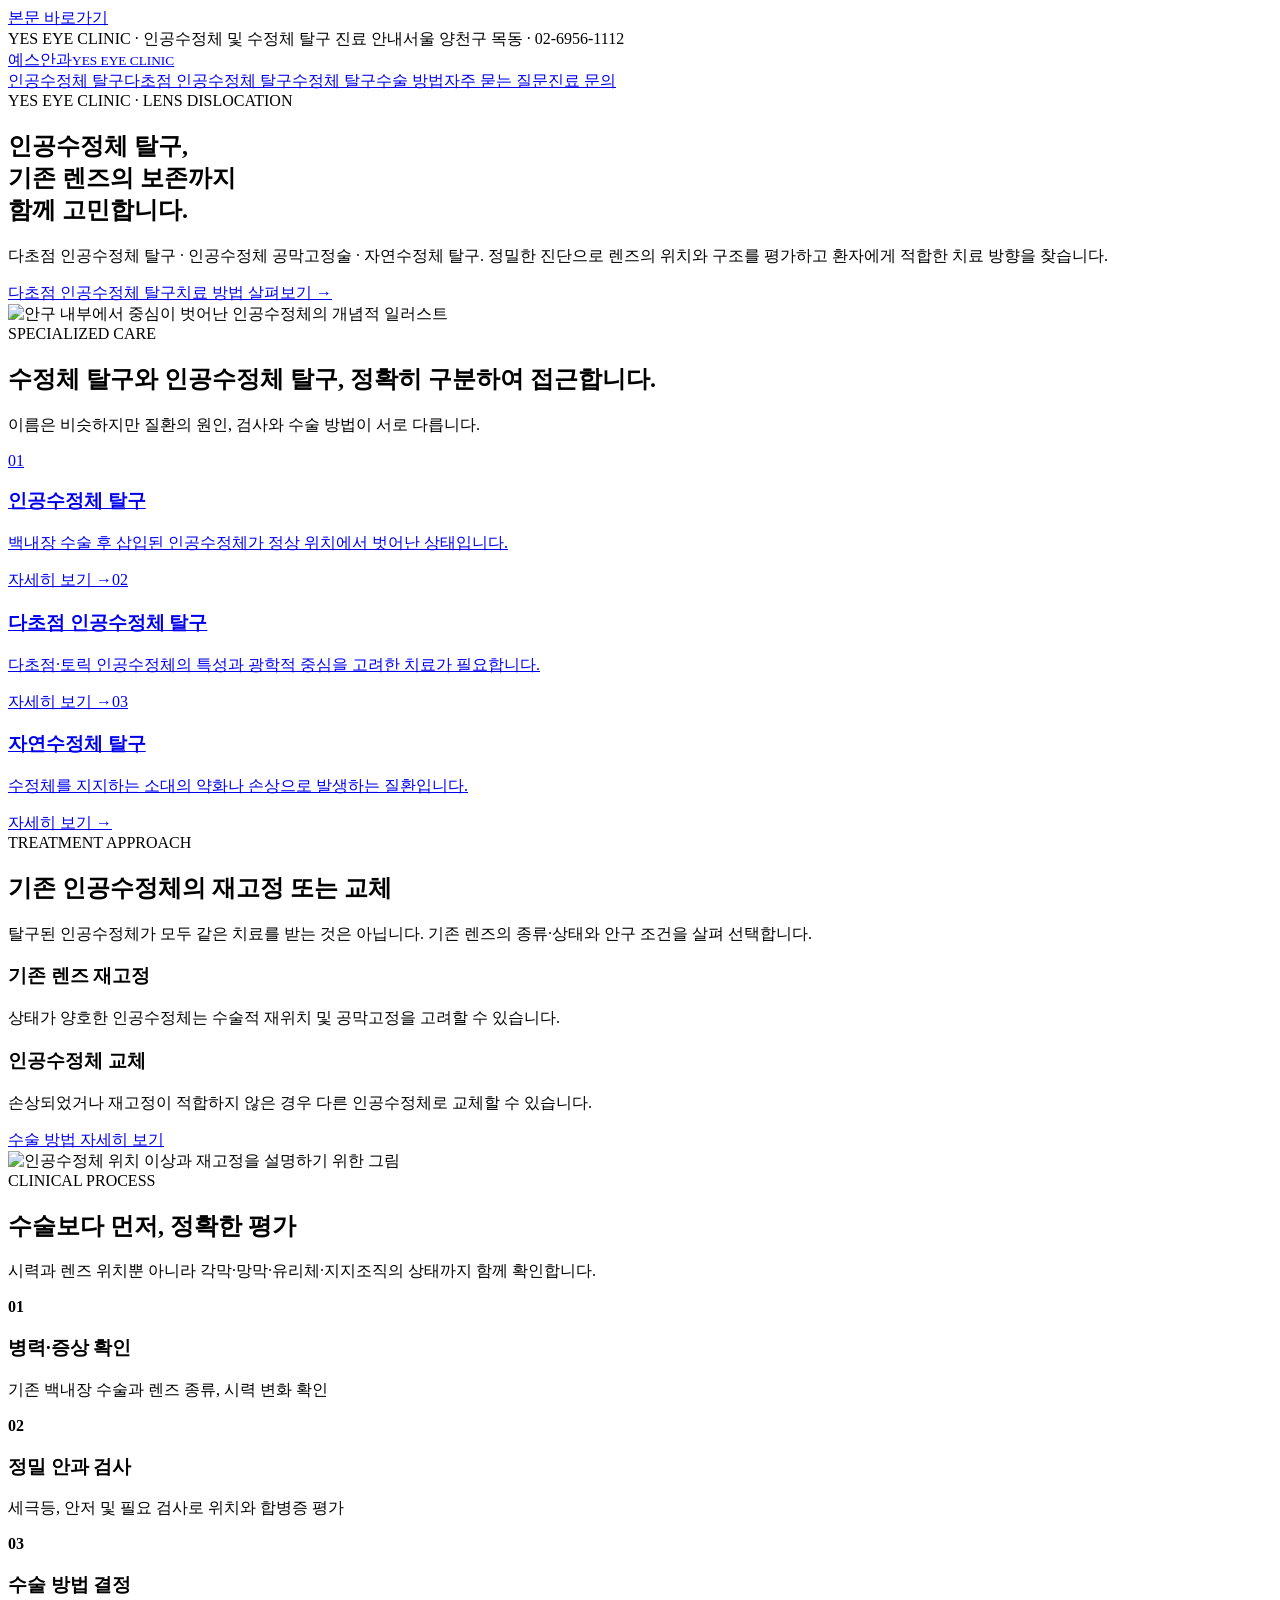
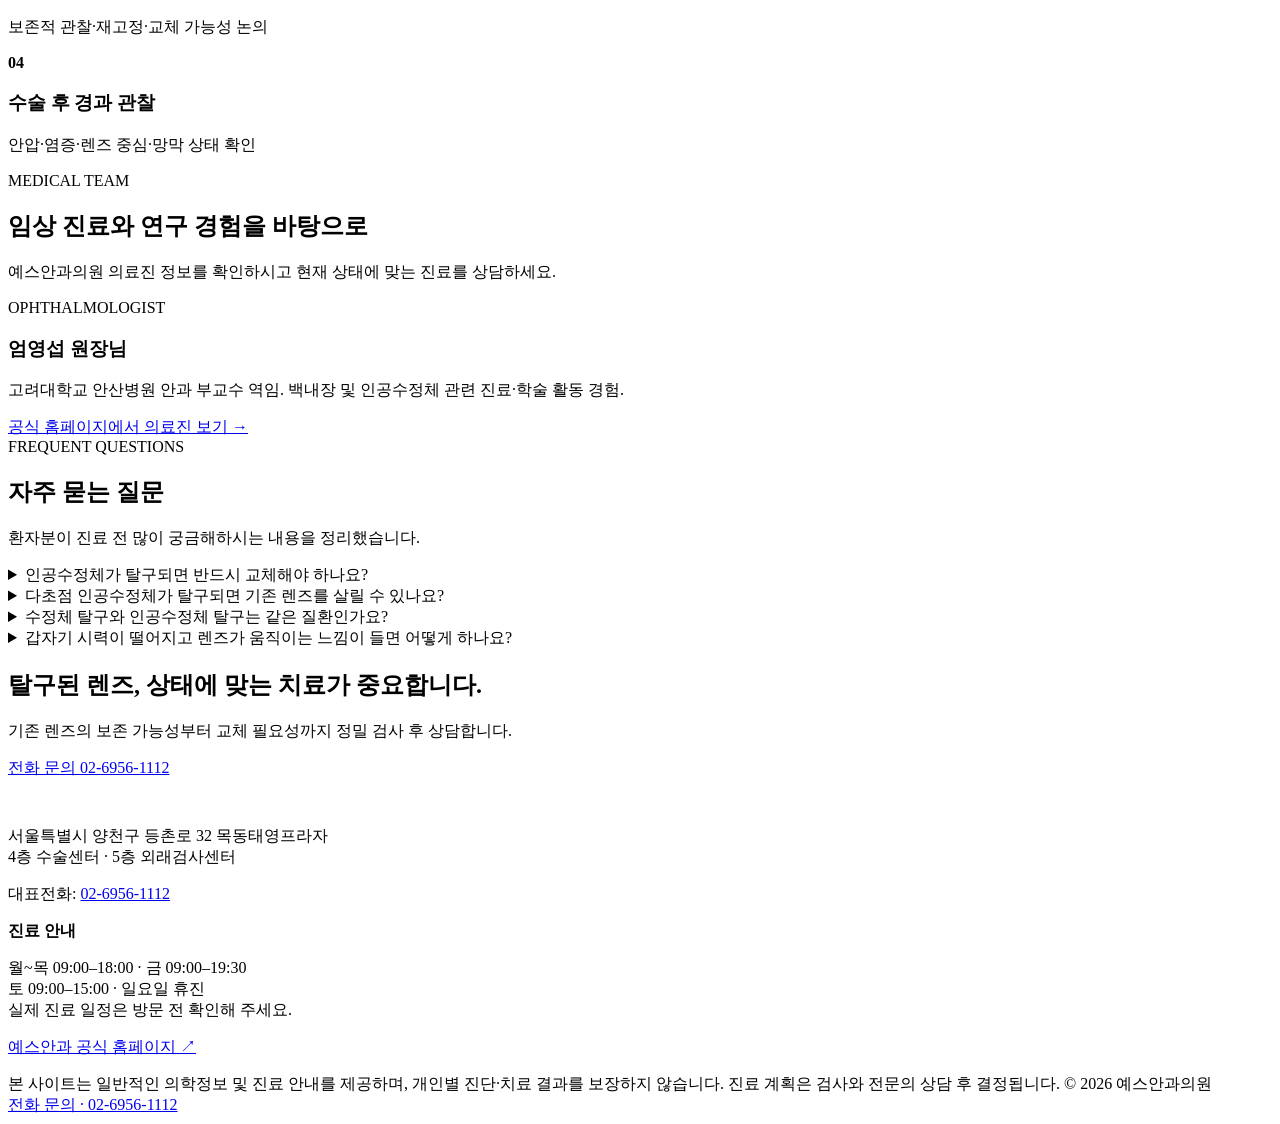
==== index.html @ d7e52eae "Add files via upload" ====
<!doctype html><html lang="ko"><head><meta charset="utf-8"><meta name="viewport" content="width=device-width, initial-scale=1"><title>인공수정체 탈구·다초점 인공수정체 탈구·수정체 탈구 | 예스안과의원</title><meta name="description" content="인공수정체 탈구, 다초점 인공수정체 탈구, 수정체 탈구 진료 정보. 렌즈 재고정·공막고정·교체 가능성을 설명하는 목동 예스안과의원."><meta name="robots" content="index,follow,max-image-preview:large"><meta name="author" content="예스안과의원"><link rel="canonical" href="https://수정체탈구.com/"><meta property="og:type" content="website"><meta property="og:locale" content="ko_KR"><meta property="og:title" content="인공수정체 탈구·다초점 인공수정체 탈구·수정체 탈구 | 예스안과의원"><meta property="og:description" content="인공수정체 탈구, 다초점 인공수정체 탈구, 수정체 탈구 진료 정보. 렌즈 재고정·공막고정·교체 가능성을 설명하는 목동 예스안과의원."><meta property="og:url" content="https://수정체탈구.com/"><meta property="og:image" content="https://수정체탈구.com/assets/og-image.svg"><meta name="twitter:card" content="summary_large_image"><link rel="stylesheet" href="/assets/style.css"><script type="application/ld+json">{"@context": "https://schema.org", "@type": "WebPage", "name": "인공수정체 탈구·다초점 인공수정체 탈구·수정체 탈구 | 예스안과의원", "url": "https://수정체탈구.com/", "description": "인공수정체 탈구, 다초점 인공수정체 탈구, 수정체 탈구 진료 정보. 렌즈 재고정·공막고정·교체 가능성을 설명하는 목동 예스안과의원.", "inLanguage": "ko-KR", "publisher": {"@id": "https://수정체탈구.com/#clinic"}}</script>
<script type="application/ld+json">{"@context": "https://schema.org", "@type": "MedicalClinic", "@id": "https://수정체탈구.com/#clinic", "name": "예스안과의원", "url": "https://yes-oph.com/", "telephone": "02-6956-1112", "medicalSpecialty": "Ophthalmologic", "address": {"@type": "PostalAddress", "streetAddress": "등촌로 32 목동태영프라자 4층·5층", "addressLocality": "양천구", "addressRegion": "서울특별시", "addressCountry": "KR"}, "employee": [{"@type": "Physician", "name": "엄영섭"}, {"@type": "Physician", "name": "박진환"}, {"@type": "Physician", "name": "송영빈"}, {"@type": "Physician", "name": "나미리"}]}</script>
<script type="application/ld+json">{"@context": "https://schema.org", "@type": "FAQPage", "mainEntity": [{"@type": "Question", "name": "인공수정체가 탈구되면 반드시 교체해야 하나요?", "acceptedAnswer": {"@type": "Answer", "text": "반드시 그렇지는 않습니다. 인공수정체의 종류와 상태, 지지 조직, 망막 상태 등에 따라 기존 렌즈 재고정 또는 교체 여부를 결정합니다."}}, {"@type": "Question", "name": "다초점 인공수정체가 탈구되면 기존 렌즈를 살릴 수 있나요?", "acceptedAnswer": {"@type": "Answer", "text": "일부 환자에서는 기존 다초점 인공수정체의 재고정이 가능합니다. 렌즈 디자인과 손상 여부, 위치 등을 평가해야 합니다."}}, {"@type": "Question", "name": "수정체 탈구와 인공수정체 탈구는 같은 질환인가요?", "acceptedAnswer": {"@type": "Answer", "text": "다릅니다. 수정체 탈구는 본래의 자연수정체 위치 이상이고, 인공수정체 탈구는 백내장 수술 후 삽입된 인공수정체의 위치 이상입니다."}}, {"@type": "Question", "name": "갑자기 시력이 떨어지고 렌즈가 움직이는 느낌이 들면 어떻게 하나요?", "acceptedAnswer": {"@type": "Answer", "text": "시력 저하나 통증, 심한 충혈, 번쩍임 또는 비문증의 갑작스러운 증가가 있다면 지체하지 말고 안과 진료를 받으세요. 급격한 증상에는 망막 등 다른 문제의 평가도 필요합니다."}}]}</script></head><body><a class="skip" href="#main">본문 바로가기</a><div class="topline"><div class="container"><span>YES EYE CLINIC · 인공수정체 및 수정체 탈구 진료 안내</span><span>서울 양천구 목동 · 02-6956-1112</span></div></div><header><div class="container head"><a class="logo" href="/">예스안과<small>YES EYE CLINIC</small></a><nav aria-label="주요 메뉴"><a href="/iol-dislocation.html">인공수정체 탈구</a><a href="/multifocal-iol.html">다초점 인공수정체 탈구</a><a href="/lens-dislocation.html">수정체 탈구</a><a href="/treatment.html">수술 방법</a><a href="/faq.html">자주 묻는 질문</a><a class="btn" href="tel:0269561112">진료 문의</a></nav></div></header><main id="main"><section class="hero"><div class="container"><div><div class="eyebrow">YES EYE CLINIC · LENS DISLOCATION</div><h1>인공수정체 탈구,<br>기존 렌즈의 보존까지<br>함께 고민합니다.</h1><p>다초점 인공수정체 탈구 · 인공수정체 공막고정술 · 자연수정체 탈구. 정밀한 진단으로 렌즈의 위치와 구조를 평가하고 환자에게 적합한 치료 방향을 찾습니다.</p><div class="actions"><a class="btn" href="/multifocal-iol.html">다초점 인공수정체 탈구</a><a class="btn outline" href="/treatment.html">치료 방법 살펴보기 →</a></div></div><div class="eye-wrap"><div class="orb"></div><img src="/assets/iol-illustration.svg" alt="안구 내부에서 중심이 벗어난 인공수정체의 개념적 일러스트" width="580" height="510"></div></div></section><section class="section "><div class="container"><div class="kicker">SPECIALIZED CARE</div><h2>수정체 탈구와 인공수정체 탈구, 정확히 구분하여 접근합니다.</h2><p class="intro">이름은 비슷하지만 질환의 원인, 검사와 수술 방법이 서로 다릅니다.</p><div class="cards"><a class="card" href="/iol-dislocation.html"><span class="number">01</span><h3>인공수정체 탈구</h3><p>백내장 수술 후 삽입된 인공수정체가 정상 위치에서 벗어난 상태입니다.</p><span class="arrow">자세히 보기 →</span></a><a class="card" href="/multifocal-iol.html"><span class="number">02</span><h3>다초점 인공수정체 탈구</h3><p>다초점·토릭 인공수정체의 특성과 광학적 중심을 고려한 치료가 필요합니다.</p><span class="arrow">자세히 보기 →</span></a><a class="card" href="/lens-dislocation.html"><span class="number">03</span><h3>자연수정체 탈구</h3><p>수정체를 지지하는 소대의 약화나 손상으로 발생하는 질환입니다.</p><span class="arrow">자세히 보기 →</span></a></div></div></section><section class="section tint"><div class="container"><div class="kicker">TREATMENT APPROACH</div><h2>기존 인공수정체의 재고정 또는 교체</h2><p class="intro">탈구된 인공수정체가 모두 같은 치료를 받는 것은 아닙니다. 기존 렌즈의 종류·상태와 안구 조건을 살펴 선택합니다.</p><div class="split"><div><div class="stat"><h3>기존 렌즈 재고정</h3><p>상태가 양호한 인공수정체는 수술적 재위치 및 공막고정을 고려할 수 있습니다.</p></div><div class="stat"><h3>인공수정체 교체</h3><p>손상되었거나 재고정이 적합하지 않은 경우 다른 인공수정체로 교체할 수 있습니다.</p></div><a class="btn" href="/treatment.html">수술 방법 자세히 보기</a></div><div class="visual-box"><img src="/assets/iol-illustration.svg" alt="인공수정체 위치 이상과 재고정을 설명하기 위한 그림" loading="lazy"></div></div></div></section><section class="section "><div class="container"><div class="kicker">CLINICAL PROCESS</div><h2>수술보다 먼저, 정확한 평가</h2><p class="intro">시력과 렌즈 위치뿐 아니라 각막·망막·유리체·지지조직의 상태까지 함께 확인합니다.</p><div class="stepgrid"><div class="step"><b>01</b><h3>병력·증상 확인</h3><p>기존 백내장 수술과 렌즈 종류, 시력 변화 확인</p></div><div class="step"><b>02</b><h3>정밀 안과 검사</h3><p>세극등, 안저 및 필요 검사로 위치와 합병증 평가</p></div><div class="step"><b>03</b><h3>수술 방법 결정</h3><p>보존적 관찰·재고정·교체 가능성 논의</p></div><div class="step"><b>04</b><h3>수술 후 경과 관찰</h3><p>안압·염증·렌즈 중심·망막 상태 확인</p></div></div></div></section><section class="section "><div class="container"><div class="kicker">MEDICAL TEAM</div><h2>임상 진료와 연구 경험을 바탕으로</h2><p class="intro">예스안과의원 의료진 정보를 확인하시고 현재 상태에 맞는 진료를 상담하세요.</p><div class="card" style="max-width:800px"><span class="number">OPHTHALMOLOGIST</span><h3>엄영섭 원장님</h3><p>고려대학교 안산병원 안과 부교수 역임. 백내장 및 인공수정체 관련 진료·학술 활동 경험.</p><a class="arrow" href="https://yes-oph.com/">공식 홈페이지에서 의료진 보기 →</a></div></div></section><section class="section tint"><div class="container"><div class="kicker">FREQUENT QUESTIONS</div><h2>자주 묻는 질문</h2><p class="intro">환자분이 진료 전 많이 궁금해하시는 내용을 정리했습니다.</p><div class="faq"><details><summary>인공수정체가 탈구되면 반드시 교체해야 하나요?</summary><p>반드시 그렇지는 않습니다. 인공수정체의 종류와 상태, 지지 조직, 망막 상태 등에 따라 기존 렌즈 재고정 또는 교체 여부를 결정합니다.</p></details><details><summary>다초점 인공수정체가 탈구되면 기존 렌즈를 살릴 수 있나요?</summary><p>일부 환자에서는 기존 다초점 인공수정체의 재고정이 가능합니다. 렌즈 디자인과 손상 여부, 위치 등을 평가해야 합니다.</p></details><details><summary>수정체 탈구와 인공수정체 탈구는 같은 질환인가요?</summary><p>다릅니다. 수정체 탈구는 본래의 자연수정체 위치 이상이고, 인공수정체 탈구는 백내장 수술 후 삽입된 인공수정체의 위치 이상입니다.</p></details><details><summary>갑자기 시력이 떨어지고 렌즈가 움직이는 느낌이 들면 어떻게 하나요?</summary><p>시력 저하나 통증, 심한 충혈, 번쩍임 또는 비문증의 갑작스러운 증가가 있다면 지체하지 말고 안과 진료를 받으세요. 급격한 증상에는 망막 등 다른 문제의 평가도 필요합니다.</p></details></div></div></section></main><section class="cta"><div class="container"><div><h2>탈구된 렌즈, 상태에 맞는 치료가 중요합니다.</h2><p>기존 렌즈의 보존 가능성부터 교체 필요성까지 정밀 검사 후 상담합니다.</p></div><a href="tel:0269561112" class="btn">전화 문의 02-6956-1112</a></div></section><footer class="footer"><div class="container"><div class="footer-grid"><div><strong style="font-size:23px;color:white">예스안과의원</strong><p>서울특별시 양천구 등촌로 32 목동태영프라자<br>4층 수술센터 · 5층 외래검사센터</p><p>대표전화: <a href="tel:0269561112">02-6956-1112</a></p></div><div><strong>진료 안내</strong><p>월~목 09:00–18:00 · 금 09:00–19:30<br>토 09:00–15:00 · 일요일 휴진<br>실제 진료 일정은 방문 전 확인해 주세요.</p><p><a href="https://yes-oph.com/" rel="noopener">예스안과 공식 홈페이지 ↗</a></p></div></div><div class="footnote">본 사이트는 일반적인 의학정보 및 진료 안내를 제공하며, 개인별 진단·치료 결과를 보장하지 않습니다. 진료 계획은 검사와 전문의 상담 후 결정됩니다. © 2026 예스안과의원</div></div></footer><a class="mobilecall" href="tel:0269561112">전화 문의 · 02-6956-1112</a></body></html>
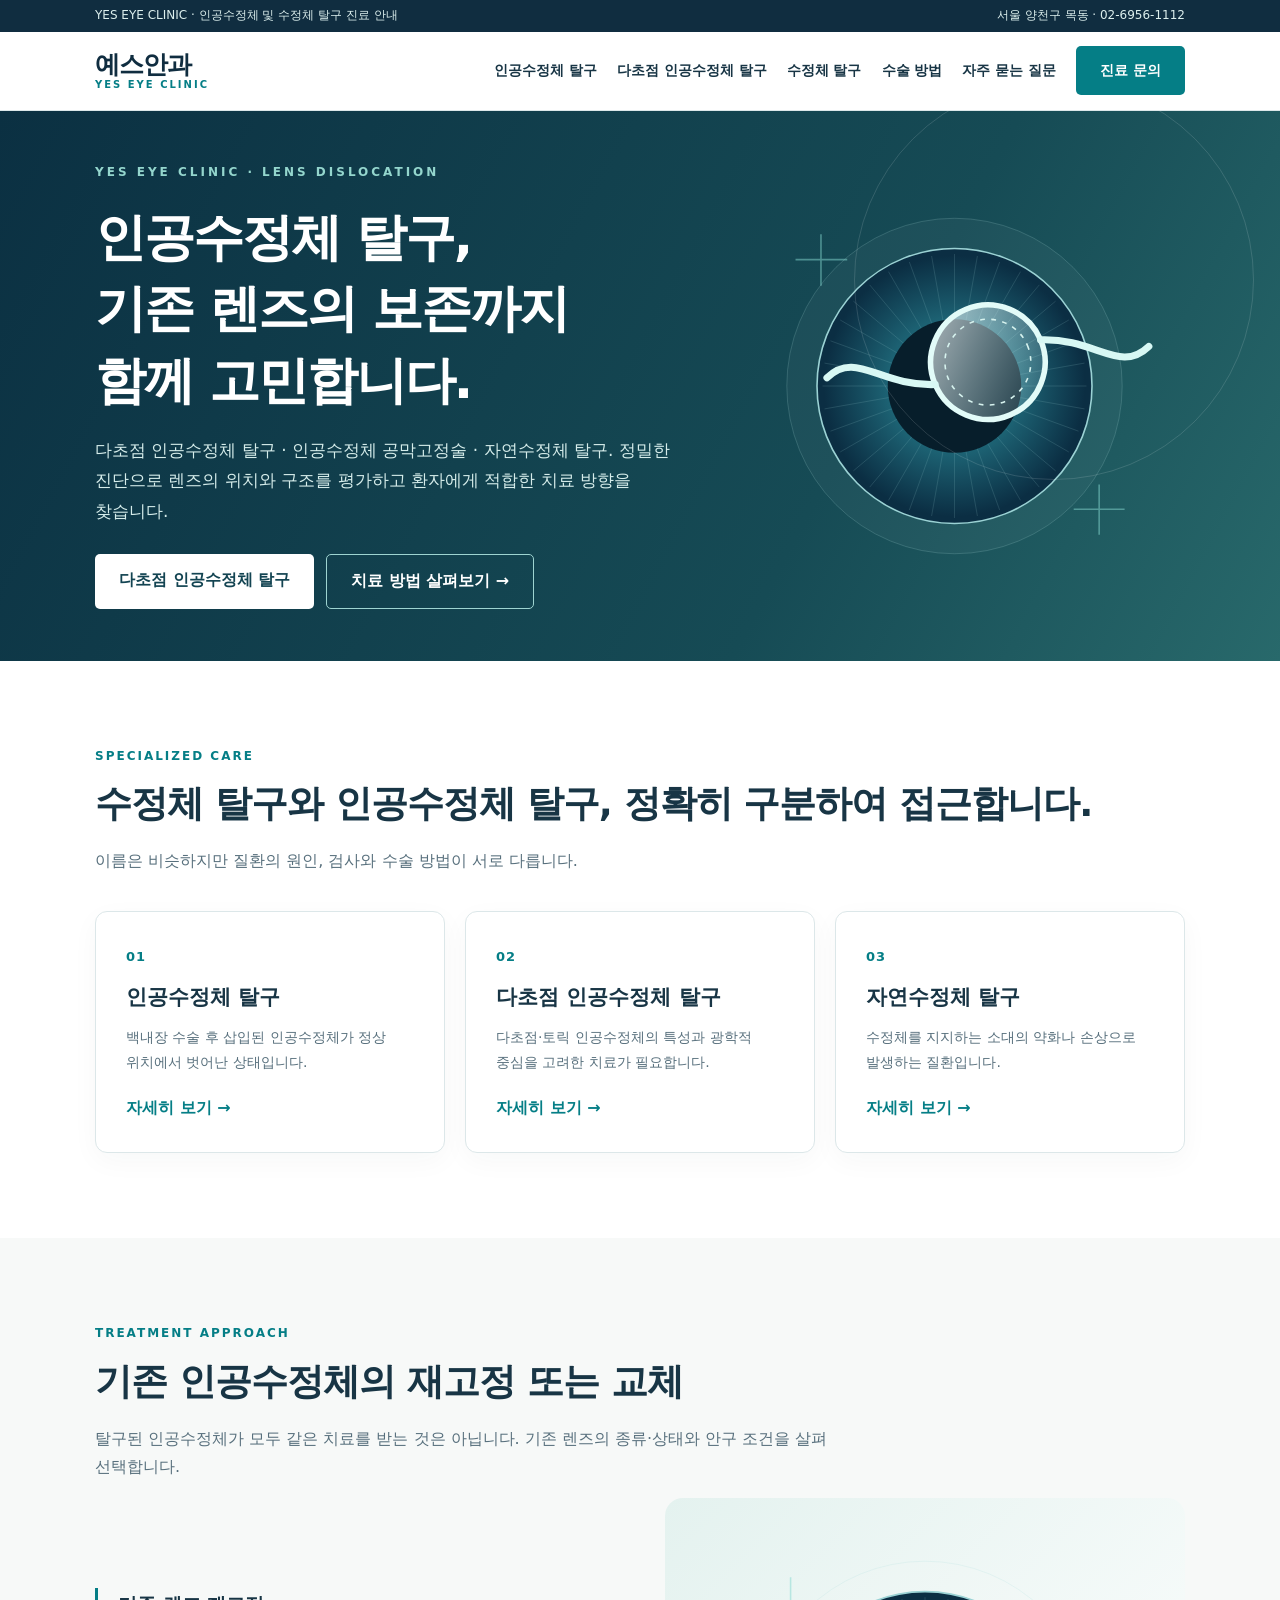
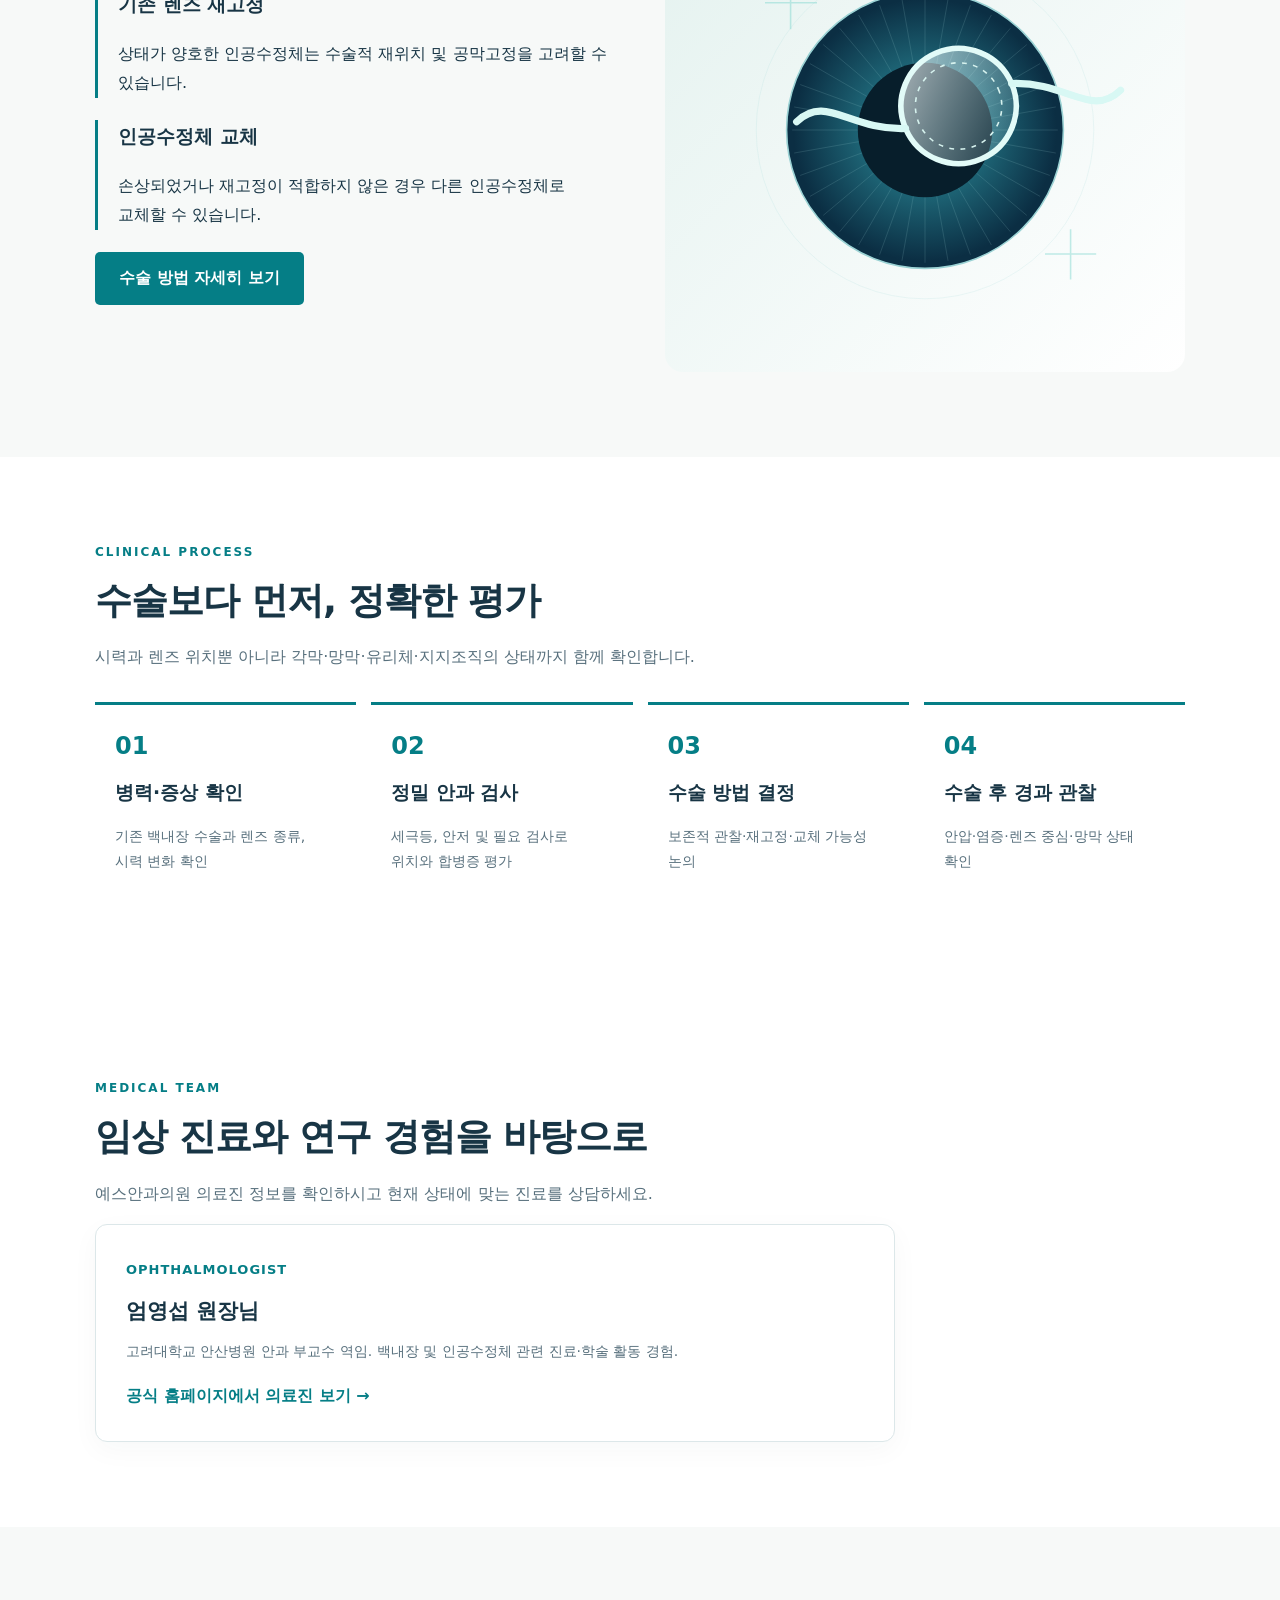
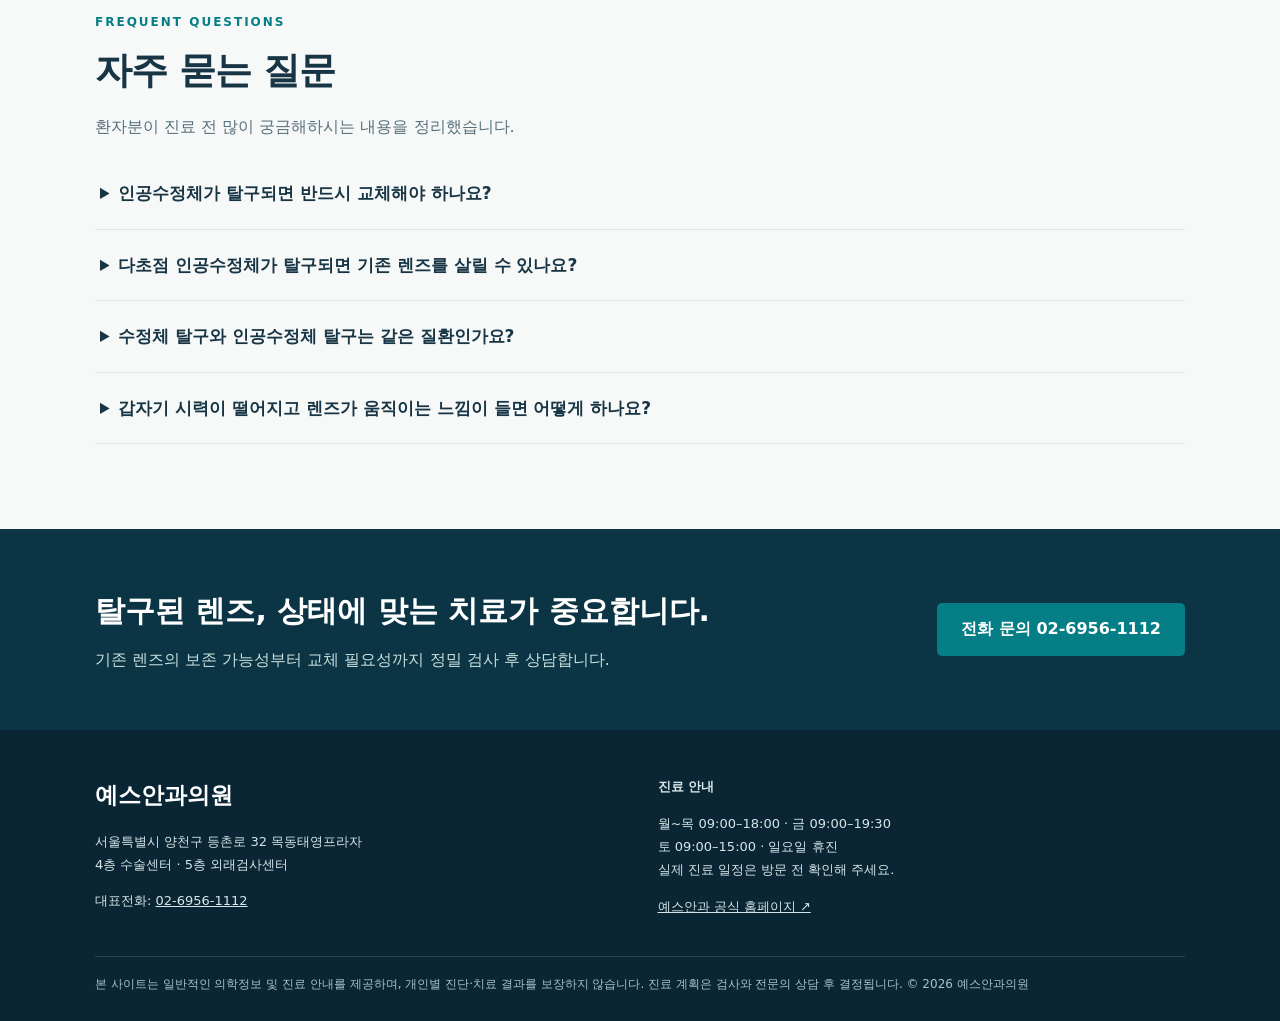
==== commit ba55de58: "Add files via upload" ====
--- a/index.html
+++ b/index.html
@@ -1,3 +1,3 @@
-<!doctype html><html lang="ko"><head><meta charset="utf-8"><meta name="viewport" content="width=device-width, initial-scale=1"><title>인공수정체 탈구·다초점 인공수정체 탈구·수정체 탈구 | 예스안과의원</title><meta name="description" content="인공수정체 탈구, 다초점 인공수정체 탈구, 수정체 탈구 진료 정보. 렌즈 재고정·공막고정·교체 가능성을 설명하는 목동 예스안과의원."><meta name="robots" content="index,follow,max-image-preview:large"><meta name="author" content="예스안과의원"><link rel="canonical" href="https://수정체탈구.com/"><meta property="og:type" content="website"><meta property="og:locale" content="ko_KR"><meta property="og:title" content="인공수정체 탈구·다초점 인공수정체 탈구·수정체 탈구 | 예스안과의원"><meta property="og:description" content="인공수정체 탈구, 다초점 인공수정체 탈구, 수정체 탈구 진료 정보. 렌즈 재고정·공막고정·교체 가능성을 설명하는 목동 예스안과의원."><meta property="og:url" content="https://수정체탈구.com/"><meta property="og:image" content="https://수정체탈구.com/assets/og-image.svg"><meta name="twitter:card" content="summary_large_image"><link rel="stylesheet" href="/assets/style.css"><script type="application/ld+json">{"@context": "https://schema.org", "@type": "WebPage", "name": "인공수정체 탈구·다초점 인공수정체 탈구·수정체 탈구 | 예스안과의원", "url": "https://수정체탈구.com/", "description": "인공수정체 탈구, 다초점 인공수정체 탈구, 수정체 탈구 진료 정보. 렌즈 재고정·공막고정·교체 가능성을 설명하는 목동 예스안과의원.", "inLanguage": "ko-KR", "publisher": {"@id": "https://수정체탈구.com/#clinic"}}</script>
+<!doctype html><html lang="ko"><head><meta charset="utf-8"><meta name="viewport" content="width=device-width, initial-scale=1"><title>인공수정체 탈구·다초점 인공수정체 탈구·수정체 탈구 | 예스안과의원</title><meta name="description" content="인공수정체 탈구, 다초점 인공수정체 탈구, 수정체 탈구 진료 정보. 렌즈 재고정·공막고정·교체 가능성을 설명하는 목동 예스안과의원."><meta name="robots" content="index,follow,max-image-preview:large"><meta name="author" content="예스안과의원"><link rel="canonical" href="https://수정체탈구.com/"><meta property="og:type" content="website"><meta property="og:locale" content="ko_KR"><meta property="og:title" content="인공수정체 탈구·다초점 인공수정체 탈구·수정체 탈구 | 예스안과의원"><meta property="og:description" content="인공수정체 탈구, 다초점 인공수정체 탈구, 수정체 탈구 진료 정보. 렌즈 재고정·공막고정·교체 가능성을 설명하는 목동 예스안과의원."><meta property="og:url" content="https://수정체탈구.com/"><meta property="og:image" content="https://수정체탈구.com/assets/og-image.svg"><meta name="twitter:card" content="summary_large_image"><link rel="stylesheet" href="./style.css"><script type="application/ld+json">{"@context": "https://schema.org", "@type": "WebPage", "name": "인공수정체 탈구·다초점 인공수정체 탈구·수정체 탈구 | 예스안과의원", "url": "https://수정체탈구.com/", "description": "인공수정체 탈구, 다초점 인공수정체 탈구, 수정체 탈구 진료 정보. 렌즈 재고정·공막고정·교체 가능성을 설명하는 목동 예스안과의원.", "inLanguage": "ko-KR", "publisher": {"@id": "https://수정체탈구.com/#clinic"}}</script>
 <script type="application/ld+json">{"@context": "https://schema.org", "@type": "MedicalClinic", "@id": "https://수정체탈구.com/#clinic", "name": "예스안과의원", "url": "https://yes-oph.com/", "telephone": "02-6956-1112", "medicalSpecialty": "Ophthalmologic", "address": {"@type": "PostalAddress", "streetAddress": "등촌로 32 목동태영프라자 4층·5층", "addressLocality": "양천구", "addressRegion": "서울특별시", "addressCountry": "KR"}, "employee": [{"@type": "Physician", "name": "엄영섭"}, {"@type": "Physician", "name": "박진환"}, {"@type": "Physician", "name": "송영빈"}, {"@type": "Physician", "name": "나미리"}]}</script>
-<script type="application/ld+json">{"@context": "https://schema.org", "@type": "FAQPage", "mainEntity": [{"@type": "Question", "name": "인공수정체가 탈구되면 반드시 교체해야 하나요?", "acceptedAnswer": {"@type": "Answer", "text": "반드시 그렇지는 않습니다. 인공수정체의 종류와 상태, 지지 조직, 망막 상태 등에 따라 기존 렌즈 재고정 또는 교체 여부를 결정합니다."}}, {"@type": "Question", "name": "다초점 인공수정체가 탈구되면 기존 렌즈를 살릴 수 있나요?", "acceptedAnswer": {"@type": "Answer", "text": "일부 환자에서는 기존 다초점 인공수정체의 재고정이 가능합니다. 렌즈 디자인과 손상 여부, 위치 등을 평가해야 합니다."}}, {"@type": "Question", "name": "수정체 탈구와 인공수정체 탈구는 같은 질환인가요?", "acceptedAnswer": {"@type": "Answer", "text": "다릅니다. 수정체 탈구는 본래의 자연수정체 위치 이상이고, 인공수정체 탈구는 백내장 수술 후 삽입된 인공수정체의 위치 이상입니다."}}, {"@type": "Question", "name": "갑자기 시력이 떨어지고 렌즈가 움직이는 느낌이 들면 어떻게 하나요?", "acceptedAnswer": {"@type": "Answer", "text": "시력 저하나 통증, 심한 충혈, 번쩍임 또는 비문증의 갑작스러운 증가가 있다면 지체하지 말고 안과 진료를 받으세요. 급격한 증상에는 망막 등 다른 문제의 평가도 필요합니다."}}]}</script></head><body><a class="skip" href="#main">본문 바로가기</a><div class="topline"><div class="container"><span>YES EYE CLINIC · 인공수정체 및 수정체 탈구 진료 안내</span><span>서울 양천구 목동 · 02-6956-1112</span></div></div><header><div class="container head"><a class="logo" href="/">예스안과<small>YES EYE CLINIC</small></a><nav aria-label="주요 메뉴"><a href="/iol-dislocation.html">인공수정체 탈구</a><a href="/multifocal-iol.html">다초점 인공수정체 탈구</a><a href="/lens-dislocation.html">수정체 탈구</a><a href="/treatment.html">수술 방법</a><a href="/faq.html">자주 묻는 질문</a><a class="btn" href="tel:0269561112">진료 문의</a></nav></div></header><main id="main"><section class="hero"><div class="container"><div><div class="eyebrow">YES EYE CLINIC · LENS DISLOCATION</div><h1>인공수정체 탈구,<br>기존 렌즈의 보존까지<br>함께 고민합니다.</h1><p>다초점 인공수정체 탈구 · 인공수정체 공막고정술 · 자연수정체 탈구. 정밀한 진단으로 렌즈의 위치와 구조를 평가하고 환자에게 적합한 치료 방향을 찾습니다.</p><div class="actions"><a class="btn" href="/multifocal-iol.html">다초점 인공수정체 탈구</a><a class="btn outline" href="/treatment.html">치료 방법 살펴보기 →</a></div></div><div class="eye-wrap"><div class="orb"></div><img src="/assets/iol-illustration.svg" alt="안구 내부에서 중심이 벗어난 인공수정체의 개념적 일러스트" width="580" height="510"></div></div></section><section class="section "><div class="container"><div class="kicker">SPECIALIZED CARE</div><h2>수정체 탈구와 인공수정체 탈구, 정확히 구분하여 접근합니다.</h2><p class="intro">이름은 비슷하지만 질환의 원인, 검사와 수술 방법이 서로 다릅니다.</p><div class="cards"><a class="card" href="/iol-dislocation.html"><span class="number">01</span><h3>인공수정체 탈구</h3><p>백내장 수술 후 삽입된 인공수정체가 정상 위치에서 벗어난 상태입니다.</p><span class="arrow">자세히 보기 →</span></a><a class="card" href="/multifocal-iol.html"><span class="number">02</span><h3>다초점 인공수정체 탈구</h3><p>다초점·토릭 인공수정체의 특성과 광학적 중심을 고려한 치료가 필요합니다.</p><span class="arrow">자세히 보기 →</span></a><a class="card" href="/lens-dislocation.html"><span class="number">03</span><h3>자연수정체 탈구</h3><p>수정체를 지지하는 소대의 약화나 손상으로 발생하는 질환입니다.</p><span class="arrow">자세히 보기 →</span></a></div></div></section><section class="section tint"><div class="container"><div class="kicker">TREATMENT APPROACH</div><h2>기존 인공수정체의 재고정 또는 교체</h2><p class="intro">탈구된 인공수정체가 모두 같은 치료를 받는 것은 아닙니다. 기존 렌즈의 종류·상태와 안구 조건을 살펴 선택합니다.</p><div class="split"><div><div class="stat"><h3>기존 렌즈 재고정</h3><p>상태가 양호한 인공수정체는 수술적 재위치 및 공막고정을 고려할 수 있습니다.</p></div><div class="stat"><h3>인공수정체 교체</h3><p>손상되었거나 재고정이 적합하지 않은 경우 다른 인공수정체로 교체할 수 있습니다.</p></div><a class="btn" href="/treatment.html">수술 방법 자세히 보기</a></div><div class="visual-box"><img src="/assets/iol-illustration.svg" alt="인공수정체 위치 이상과 재고정을 설명하기 위한 그림" loading="lazy"></div></div></div></section><section class="section "><div class="container"><div class="kicker">CLINICAL PROCESS</div><h2>수술보다 먼저, 정확한 평가</h2><p class="intro">시력과 렌즈 위치뿐 아니라 각막·망막·유리체·지지조직의 상태까지 함께 확인합니다.</p><div class="stepgrid"><div class="step"><b>01</b><h3>병력·증상 확인</h3><p>기존 백내장 수술과 렌즈 종류, 시력 변화 확인</p></div><div class="step"><b>02</b><h3>정밀 안과 검사</h3><p>세극등, 안저 및 필요 검사로 위치와 합병증 평가</p></div><div class="step"><b>03</b><h3>수술 방법 결정</h3><p>보존적 관찰·재고정·교체 가능성 논의</p></div><div class="step"><b>04</b><h3>수술 후 경과 관찰</h3><p>안압·염증·렌즈 중심·망막 상태 확인</p></div></div></div></section><section class="section "><div class="container"><div class="kicker">MEDICAL TEAM</div><h2>임상 진료와 연구 경험을 바탕으로</h2><p class="intro">예스안과의원 의료진 정보를 확인하시고 현재 상태에 맞는 진료를 상담하세요.</p><div class="card" style="max-width:800px"><span class="number">OPHTHALMOLOGIST</span><h3>엄영섭 원장님</h3><p>고려대학교 안산병원 안과 부교수 역임. 백내장 및 인공수정체 관련 진료·학술 활동 경험.</p><a class="arrow" href="https://yes-oph.com/">공식 홈페이지에서 의료진 보기 →</a></div></div></section><section class="section tint"><div class="container"><div class="kicker">FREQUENT QUESTIONS</div><h2>자주 묻는 질문</h2><p class="intro">환자분이 진료 전 많이 궁금해하시는 내용을 정리했습니다.</p><div class="faq"><details><summary>인공수정체가 탈구되면 반드시 교체해야 하나요?</summary><p>반드시 그렇지는 않습니다. 인공수정체의 종류와 상태, 지지 조직, 망막 상태 등에 따라 기존 렌즈 재고정 또는 교체 여부를 결정합니다.</p></details><details><summary>다초점 인공수정체가 탈구되면 기존 렌즈를 살릴 수 있나요?</summary><p>일부 환자에서는 기존 다초점 인공수정체의 재고정이 가능합니다. 렌즈 디자인과 손상 여부, 위치 등을 평가해야 합니다.</p></details><details><summary>수정체 탈구와 인공수정체 탈구는 같은 질환인가요?</summary><p>다릅니다. 수정체 탈구는 본래의 자연수정체 위치 이상이고, 인공수정체 탈구는 백내장 수술 후 삽입된 인공수정체의 위치 이상입니다.</p></details><details><summary>갑자기 시력이 떨어지고 렌즈가 움직이는 느낌이 들면 어떻게 하나요?</summary><p>시력 저하나 통증, 심한 충혈, 번쩍임 또는 비문증의 갑작스러운 증가가 있다면 지체하지 말고 안과 진료를 받으세요. 급격한 증상에는 망막 등 다른 문제의 평가도 필요합니다.</p></details></div></div></section></main><section class="cta"><div class="container"><div><h2>탈구된 렌즈, 상태에 맞는 치료가 중요합니다.</h2><p>기존 렌즈의 보존 가능성부터 교체 필요성까지 정밀 검사 후 상담합니다.</p></div><a href="tel:0269561112" class="btn">전화 문의 02-6956-1112</a></div></section><footer class="footer"><div class="container"><div class="footer-grid"><div><strong style="font-size:23px;color:white">예스안과의원</strong><p>서울특별시 양천구 등촌로 32 목동태영프라자<br>4층 수술센터 · 5층 외래검사센터</p><p>대표전화: <a href="tel:0269561112">02-6956-1112</a></p></div><div><strong>진료 안내</strong><p>월~목 09:00–18:00 · 금 09:00–19:30<br>토 09:00–15:00 · 일요일 휴진<br>실제 진료 일정은 방문 전 확인해 주세요.</p><p><a href="https://yes-oph.com/" rel="noopener">예스안과 공식 홈페이지 ↗</a></p></div></div><div class="footnote">본 사이트는 일반적인 의학정보 및 진료 안내를 제공하며, 개인별 진단·치료 결과를 보장하지 않습니다. 진료 계획은 검사와 전문의 상담 후 결정됩니다. © 2026 예스안과의원</div></div></footer><a class="mobilecall" href="tel:0269561112">전화 문의 · 02-6956-1112</a></body></html>+<script type="application/ld+json">{"@context": "https://schema.org", "@type": "FAQPage", "mainEntity": [{"@type": "Question", "name": "인공수정체가 탈구되면 반드시 교체해야 하나요?", "acceptedAnswer": {"@type": "Answer", "text": "반드시 그렇지는 않습니다. 인공수정체의 종류와 상태, 지지 조직, 망막 상태 등에 따라 기존 렌즈 재고정 또는 교체 여부를 결정합니다."}}, {"@type": "Question", "name": "다초점 인공수정체가 탈구되면 기존 렌즈를 살릴 수 있나요?", "acceptedAnswer": {"@type": "Answer", "text": "일부 환자에서는 기존 다초점 인공수정체의 재고정이 가능합니다. 렌즈 디자인과 손상 여부, 위치 등을 평가해야 합니다."}}, {"@type": "Question", "name": "수정체 탈구와 인공수정체 탈구는 같은 질환인가요?", "acceptedAnswer": {"@type": "Answer", "text": "다릅니다. 수정체 탈구는 본래의 자연수정체 위치 이상이고, 인공수정체 탈구는 백내장 수술 후 삽입된 인공수정체의 위치 이상입니다."}}, {"@type": "Question", "name": "갑자기 시력이 떨어지고 렌즈가 움직이는 느낌이 들면 어떻게 하나요?", "acceptedAnswer": {"@type": "Answer", "text": "시력 저하나 통증, 심한 충혈, 번쩍임 또는 비문증의 갑작스러운 증가가 있다면 지체하지 말고 안과 진료를 받으세요. 급격한 증상에는 망막 등 다른 문제의 평가도 필요합니다."}}]}</script></head><body><a class="skip" href="#main">본문 바로가기</a><div class="topline"><div class="container"><span>YES EYE CLINIC · 인공수정체 및 수정체 탈구 진료 안내</span><span>서울 양천구 목동 · 02-6956-1112</span></div></div><header><div class="container head"><a class="logo" href="/">예스안과<small>YES EYE CLINIC</small></a><nav aria-label="주요 메뉴"><a href="./iol-dislocation.html">인공수정체 탈구</a><a href="./multifocal-iol.html">다초점 인공수정체 탈구</a><a href="./lens-dislocation.html">수정체 탈구</a><a href="./treatment.html">수술 방법</a><a href="./faq.html">자주 묻는 질문</a><a class="btn" href="tel:0269561112">진료 문의</a></nav></div></header><main id="main"><section class="hero"><div class="container"><div><div class="eyebrow">YES EYE CLINIC · LENS DISLOCATION</div><h1>인공수정체 탈구,<br>기존 렌즈의 보존까지<br>함께 고민합니다.</h1><p>다초점 인공수정체 탈구 · 인공수정체 공막고정술 · 자연수정체 탈구. 정밀한 진단으로 렌즈의 위치와 구조를 평가하고 환자에게 적합한 치료 방향을 찾습니다.</p><div class="actions"><a class="btn" href="./multifocal-iol.html">다초점 인공수정체 탈구</a><a class="btn outline" href="./treatment.html">치료 방법 살펴보기 →</a></div></div><div class="eye-wrap"><div class="orb"></div><img src="./iol-illustration.svg" alt="안구 내부에서 중심이 벗어난 인공수정체의 개념적 일러스트" width="580" height="510"></div></div></section><section class="section "><div class="container"><div class="kicker">SPECIALIZED CARE</div><h2>수정체 탈구와 인공수정체 탈구, 정확히 구분하여 접근합니다.</h2><p class="intro">이름은 비슷하지만 질환의 원인, 검사와 수술 방법이 서로 다릅니다.</p><div class="cards"><a class="card" href="./iol-dislocation.html"><span class="number">01</span><h3>인공수정체 탈구</h3><p>백내장 수술 후 삽입된 인공수정체가 정상 위치에서 벗어난 상태입니다.</p><span class="arrow">자세히 보기 →</span></a><a class="card" href="./multifocal-iol.html"><span class="number">02</span><h3>다초점 인공수정체 탈구</h3><p>다초점·토릭 인공수정체의 특성과 광학적 중심을 고려한 치료가 필요합니다.</p><span class="arrow">자세히 보기 →</span></a><a class="card" href="./lens-dislocation.html"><span class="number">03</span><h3>자연수정체 탈구</h3><p>수정체를 지지하는 소대의 약화나 손상으로 발생하는 질환입니다.</p><span class="arrow">자세히 보기 →</span></a></div></div></section><section class="section tint"><div class="container"><div class="kicker">TREATMENT APPROACH</div><h2>기존 인공수정체의 재고정 또는 교체</h2><p class="intro">탈구된 인공수정체가 모두 같은 치료를 받는 것은 아닙니다. 기존 렌즈의 종류·상태와 안구 조건을 살펴 선택합니다.</p><div class="split"><div><div class="stat"><h3>기존 렌즈 재고정</h3><p>상태가 양호한 인공수정체는 수술적 재위치 및 공막고정을 고려할 수 있습니다.</p></div><div class="stat"><h3>인공수정체 교체</h3><p>손상되었거나 재고정이 적합하지 않은 경우 다른 인공수정체로 교체할 수 있습니다.</p></div><a class="btn" href="./treatment.html">수술 방법 자세히 보기</a></div><div class="visual-box"><img src="./iol-illustration.svg" alt="인공수정체 위치 이상과 재고정을 설명하기 위한 그림" loading="lazy"></div></div></div></section><section class="section "><div class="container"><div class="kicker">CLINICAL PROCESS</div><h2>수술보다 먼저, 정확한 평가</h2><p class="intro">시력과 렌즈 위치뿐 아니라 각막·망막·유리체·지지조직의 상태까지 함께 확인합니다.</p><div class="stepgrid"><div class="step"><b>01</b><h3>병력·증상 확인</h3><p>기존 백내장 수술과 렌즈 종류, 시력 변화 확인</p></div><div class="step"><b>02</b><h3>정밀 안과 검사</h3><p>세극등, 안저 및 필요 검사로 위치와 합병증 평가</p></div><div class="step"><b>03</b><h3>수술 방법 결정</h3><p>보존적 관찰·재고정·교체 가능성 논의</p></div><div class="step"><b>04</b><h3>수술 후 경과 관찰</h3><p>안압·염증·렌즈 중심·망막 상태 확인</p></div></div></div></section><section class="section "><div class="container"><div class="kicker">MEDICAL TEAM</div><h2>임상 진료와 연구 경험을 바탕으로</h2><p class="intro">예스안과의원 의료진 정보를 확인하시고 현재 상태에 맞는 진료를 상담하세요.</p><div class="card" style="max-width:800px"><span class="number">OPHTHALMOLOGIST</span><h3>엄영섭 원장님</h3><p>고려대학교 안산병원 안과 부교수 역임. 백내장 및 인공수정체 관련 진료·학술 활동 경험.</p><a class="arrow" href="https://yes-oph.com/">공식 홈페이지에서 의료진 보기 →</a></div></div></section><section class="section tint"><div class="container"><div class="kicker">FREQUENT QUESTIONS</div><h2>자주 묻는 질문</h2><p class="intro">환자분이 진료 전 많이 궁금해하시는 내용을 정리했습니다.</p><div class="faq"><details><summary>인공수정체가 탈구되면 반드시 교체해야 하나요?</summary><p>반드시 그렇지는 않습니다. 인공수정체의 종류와 상태, 지지 조직, 망막 상태 등에 따라 기존 렌즈 재고정 또는 교체 여부를 결정합니다.</p></details><details><summary>다초점 인공수정체가 탈구되면 기존 렌즈를 살릴 수 있나요?</summary><p>일부 환자에서는 기존 다초점 인공수정체의 재고정이 가능합니다. 렌즈 디자인과 손상 여부, 위치 등을 평가해야 합니다.</p></details><details><summary>수정체 탈구와 인공수정체 탈구는 같은 질환인가요?</summary><p>다릅니다. 수정체 탈구는 본래의 자연수정체 위치 이상이고, 인공수정체 탈구는 백내장 수술 후 삽입된 인공수정체의 위치 이상입니다.</p></details><details><summary>갑자기 시력이 떨어지고 렌즈가 움직이는 느낌이 들면 어떻게 하나요?</summary><p>시력 저하나 통증, 심한 충혈, 번쩍임 또는 비문증의 갑작스러운 증가가 있다면 지체하지 말고 안과 진료를 받으세요. 급격한 증상에는 망막 등 다른 문제의 평가도 필요합니다.</p></details></div></div></section></main><section class="cta"><div class="container"><div><h2>탈구된 렌즈, 상태에 맞는 치료가 중요합니다.</h2><p>기존 렌즈의 보존 가능성부터 교체 필요성까지 정밀 검사 후 상담합니다.</p></div><a href="tel:0269561112" class="btn">전화 문의 02-6956-1112</a></div></section><footer class="footer"><div class="container"><div class="footer-grid"><div><strong style="font-size:23px;color:white">예스안과의원</strong><p>서울특별시 양천구 등촌로 32 목동태영프라자<br>4층 수술센터 · 5층 외래검사센터</p><p>대표전화: <a href="tel:0269561112">02-6956-1112</a></p></div><div><strong>진료 안내</strong><p>월~목 09:00–18:00 · 금 09:00–19:30<br>토 09:00–15:00 · 일요일 휴진<br>실제 진료 일정은 방문 전 확인해 주세요.</p><p><a href="https://yes-oph.com/" rel="noopener">예스안과 공식 홈페이지 ↗</a></p></div></div><div class="footnote">본 사이트는 일반적인 의학정보 및 진료 안내를 제공하며, 개인별 진단·치료 결과를 보장하지 않습니다. 진료 계획은 검사와 전문의 상담 후 결정됩니다. © 2026 예스안과의원</div></div></footer><a class="mobilecall" href="tel:0269561112">전화 문의 · 02-6956-1112</a></body></html>
--- a/style.css
+++ b/style.css
@@ -0,0 +1,2 @@
+@import url('https://fonts.googleapis.com/css2?family=Noto+Sans+KR:wght@400;500;600;700;800&display=swap');
+:root{--navy:#102d40;--ink:#183545;--muted:#58707d;--sea:#057e86;--mint:#eaf6f3;--line:#dce7e9;--sand:#f7f9f8}*{box-sizing:border-box}html{scroll-behavior:smooth}body{margin:0;font-family:'Noto Sans KR',system-ui,-apple-system,sans-serif;color:var(--ink);line-height:1.8;word-break:keep-all}a{color:inherit;text-decoration:none}a:hover{color:var(--sea)}.container{max-width:1140px;padding:0 25px;margin:auto}.skip{position:absolute;top:-100px}.skip:focus{top:0;background:white;z-index:20}.topline{background:var(--navy);color:#dcefed;font-size:12px;padding:5px 0}.topline .container{display:flex;justify-content:space-between}header{background:#fff;position:sticky;top:0;z-index:10;border-bottom:1px solid var(--line)}.head{display:flex;align-items:center;justify-content:space-between;min-height:78px;gap:25px}.logo{font-size:25px;font-weight:800;letter-spacing:-1px;color:var(--navy);line-height:1.1}.logo small{display:block;font-size:10px;font-weight:700;letter-spacing:2px;color:var(--sea)}nav{display:flex;align-items:center;gap:20px;font-size:14px;font-weight:600}nav a{white-space:nowrap}.btn{background:var(--sea);color:#fff!important;display:inline-block;border-radius:5px;padding:12px 24px;font-weight:700;text-align:center}.btn.outline{background:transparent;color:var(--navy)!important;border:1px solid var(--navy)}.hero{background:linear-gradient(118deg,#0b3042 0%,#164b55 65%,#28696b 100%);color:white;position:relative;overflow:hidden}.hero .container{display:grid;grid-template-columns:1.13fr .87fr;align-items:center;min-height:550px;gap:30px}.eyebrow{font-size:12px;letter-spacing:3px;text-transform:uppercase;color:#94d6cd;font-weight:700}.hero h1{font-size:clamp(34px,4vw,55px);line-height:1.4;letter-spacing:-2px;margin:18px 0}.hero p{font-size:17px;max-width:600px;color:#d5ecea}.actions{display:flex;gap:12px;flex-wrap:wrap;margin-top:28px}.hero .btn{background:#fff;color:#134452!important}.hero .outline{border-color:#9ed4d1;background:transparent;color:#fff!important}.eye-wrap{position:relative}.eye-wrap img{width:100%;display:block}.hero .orb{position:absolute;right:-15%;top:-10%;border:1px solid #ffffff22;border-radius:50%;width:400px;height:400px}.crumb{padding:15px 0;font-size:12px;color:var(--muted)}.innerhero{background:#edf5f3;padding:60px 0 70px}.innerhero h1{font-size:clamp(32px,4vw,48px);line-height:1.4;margin:10px 0}.innerhero p{max-width:800px;color:#486571;font-size:17px}.section{padding:85px 0}.section.tint{background:var(--sand)}.section.dark{background:var(--navy);color:white}.kicker{color:var(--sea);font-weight:800;letter-spacing:2px;font-size:12px}.section h2{font-size:clamp(26px,3vw,37px);line-height:1.45;letter-spacing:-1px;margin:10px 0 16px}.intro{max-width:760px;color:var(--muted);font-size:16px}.cards{display:grid;grid-template-columns:repeat(3,1fr);gap:20px;margin-top:35px}.card{background:white;border:1px solid var(--line);border-radius:12px;padding:30px;box-shadow:0 8px 28px #102d4009}.card h3{margin:9px 0 8px;font-size:21px}.card p{margin:0;color:var(--muted);font-size:14px}.number{font-size:13px;color:var(--sea);font-weight:800;letter-spacing:1px}.arrow{display:inline-block;margin-top:18px;color:var(--sea);font-weight:700}.split{display:grid;grid-template-columns:1fr 1fr;gap:50px;align-items:center}.stat{border-left:3px solid var(--sea);padding-left:20px;margin:22px 0}.pill{display:inline-block;background:#ddf2ef;border-radius:40px;padding:6px 15px;margin:5px;font-weight:700;font-size:13px}.info{padding:25px 30px;border:1px solid #c8dfdc;background:#f0f8f6;border-radius:10px;margin:25px 0}.info strong{display:block;color:#12626b;margin-bottom:5px}.stepgrid{display:grid;grid-template-columns:repeat(4,1fr);gap:15px;margin-top:30px}.step{border-top:3px solid var(--sea);padding:20px;background:#fff;border-radius:0 0 8px 8px}.step b{color:var(--sea);font-size:24px}.step h3{margin:8px 0}.step p{color:var(--muted);font-size:14px}.article{max-width:850px}.article h2{margin-top:50px}.article h3{font-size:21px;margin-top:28px}.article p,.article li{font-size:16px}.article ul{padding-left:25px}.faq details{border-bottom:1px solid var(--line);padding:20px 5px}.faq summary{font-weight:700;cursor:pointer;font-size:17px}.faq p{color:var(--muted);margin-bottom:0}.cta{background:#0b3444;color:white;padding:55px 0}.cta .container{display:flex;align-items:center;justify-content:space-between;gap:35px}.cta h2{font-size:30px;margin:0 0 8px}.cta p{margin:0;color:#c7dfde}.footer{background:#0a2634;color:#d6e5e9;padding:45px 0 25px;font-size:13px}.footer-grid{display:grid;grid-template-columns:1fr 1fr;gap:35px}.footer a{text-decoration:underline}.footnote{border-top:1px solid #ffffff22;margin-top:25px;padding-top:17px;font-size:12px;color:#a9c0c9}.mobilecall{display:none}.visual-box{background:linear-gradient(135deg,#e4f2ef,#fff);padding:28px;border-radius:18px}.visual-box img{width:100%}@media(max-width:900px){nav{gap:10px;font-size:12px}.hero .container{min-height:460px}.cards{grid-template-columns:1fr 1fr}.stepgrid{grid-template-columns:1fr 1fr}}@media(max-width:700px){.topline{display:none}.container{padding:0 19px}.head{display:block;padding:15px 0}.logo{display:inline-block;font-size:22px}nav{margin-top:15px;overflow:auto;gap:18px;padding-bottom:7px}nav .btn{display:none}.hero .container{grid-template-columns:1fr;min-height:auto;padding-top:60px;padding-bottom:45px}.hero h1{font-size:37px}.hero .eye-wrap{max-width:330px;margin:auto}.cards,.split,.stepgrid,.footer-grid{grid-template-columns:1fr}.section{padding:65px 0}.cta .container{display:block}.cta .btn{margin-top:20px}.mobilecall{display:block;position:fixed;bottom:0;left:0;right:0;z-index:30;background:var(--sea);color:white;text-align:center;padding:12px;font-weight:800}.footer{padding-bottom:90px}}
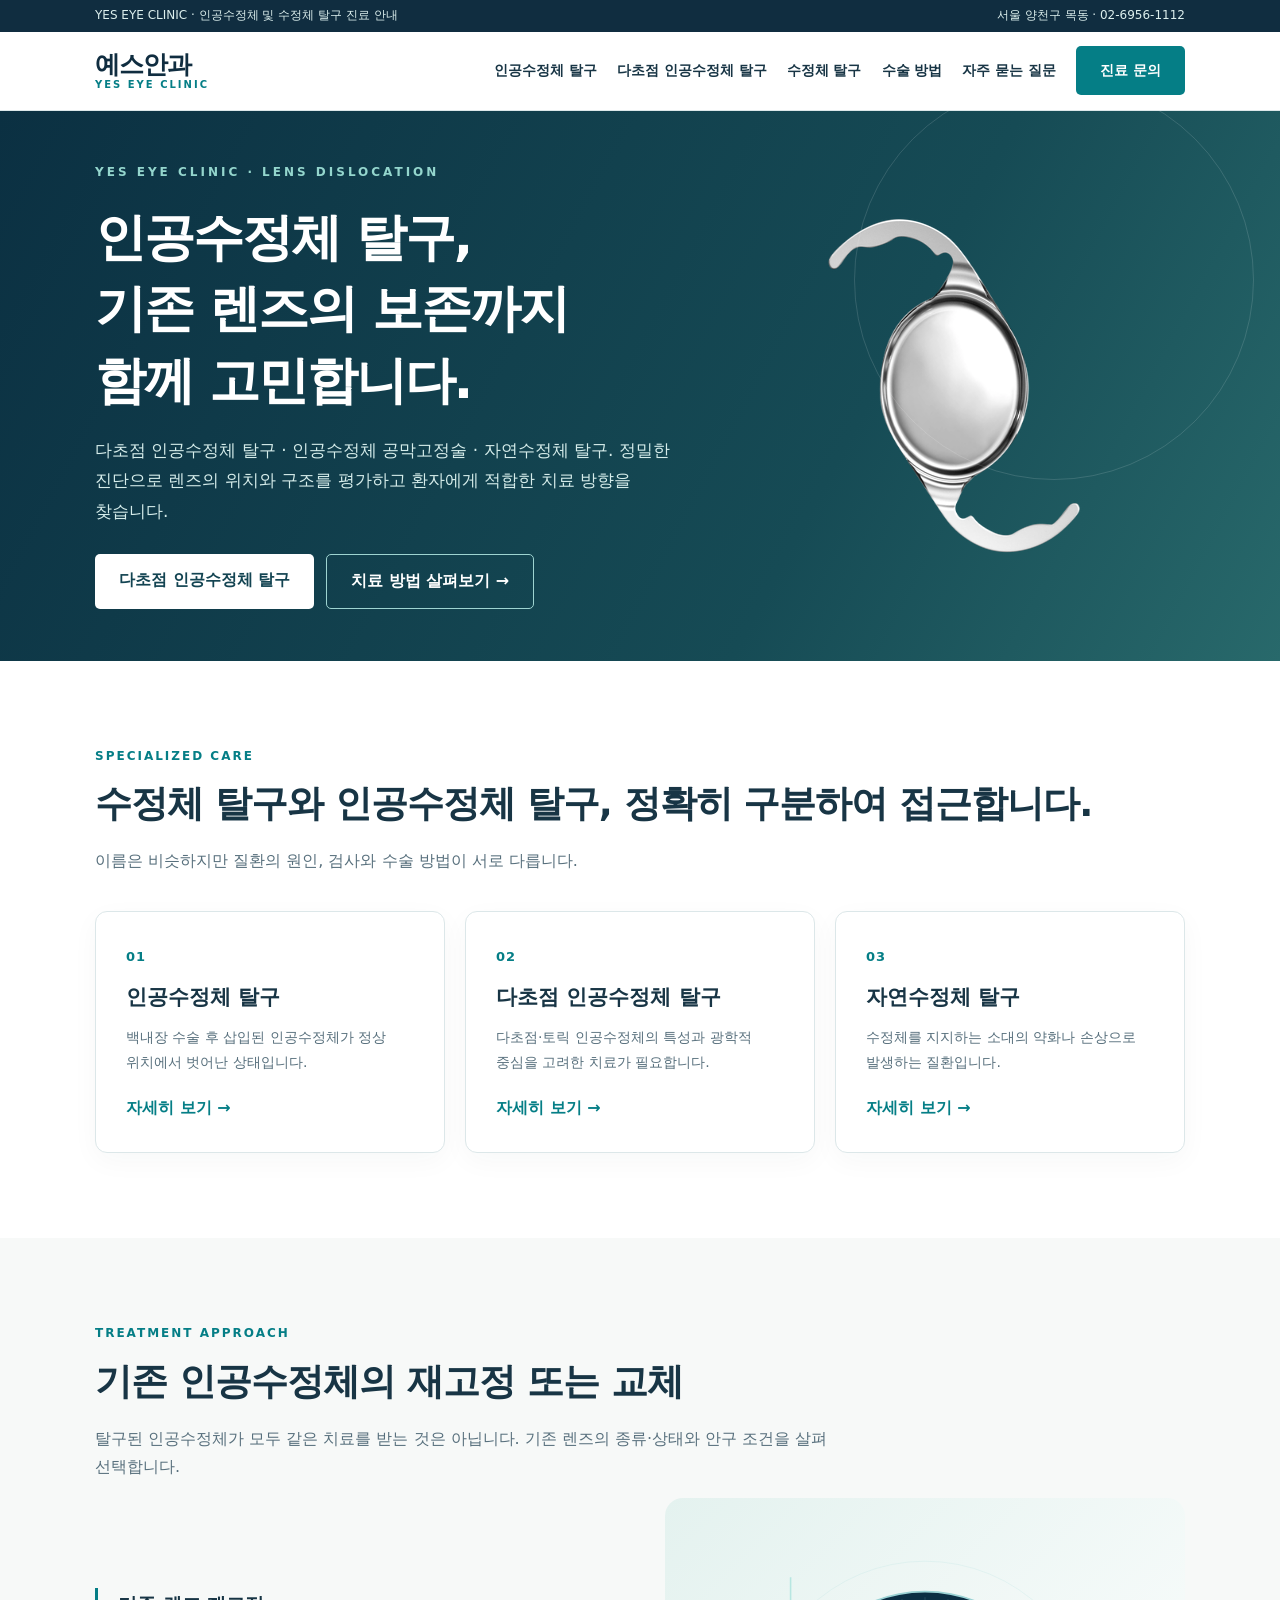
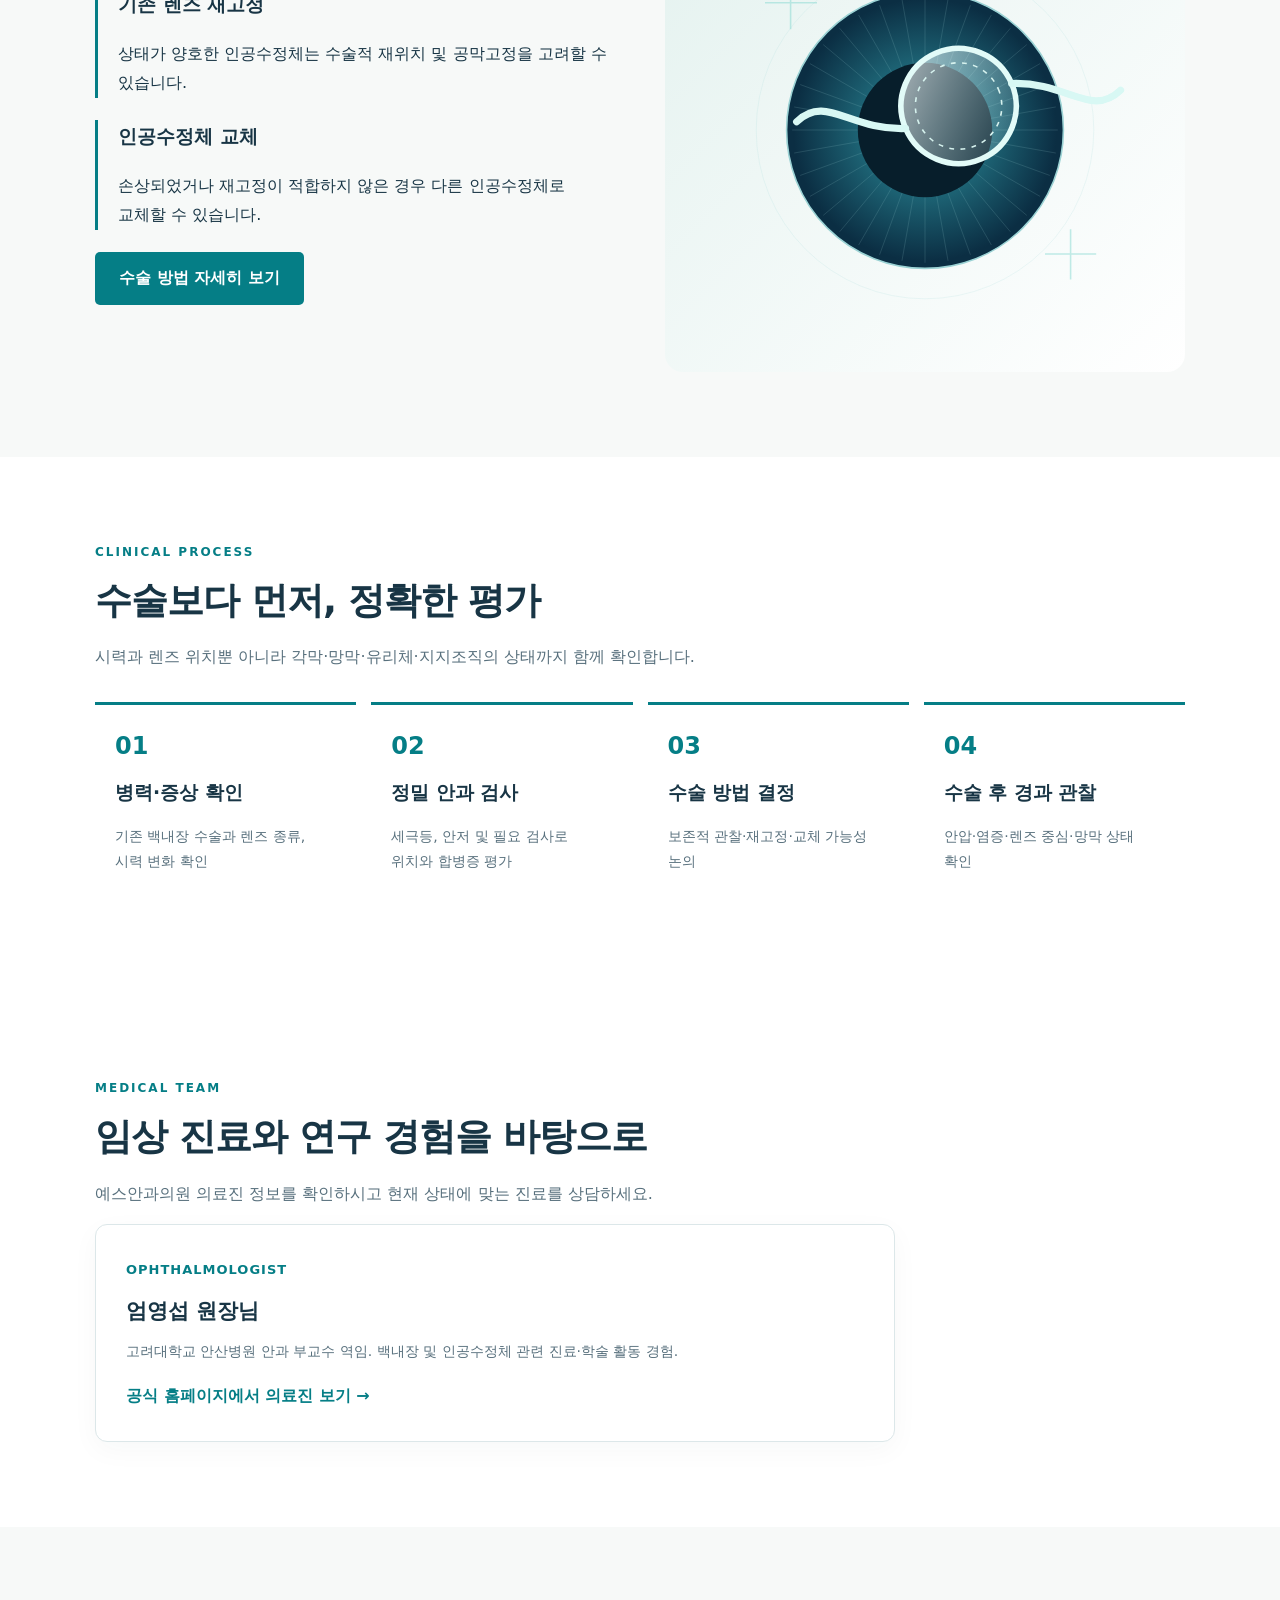
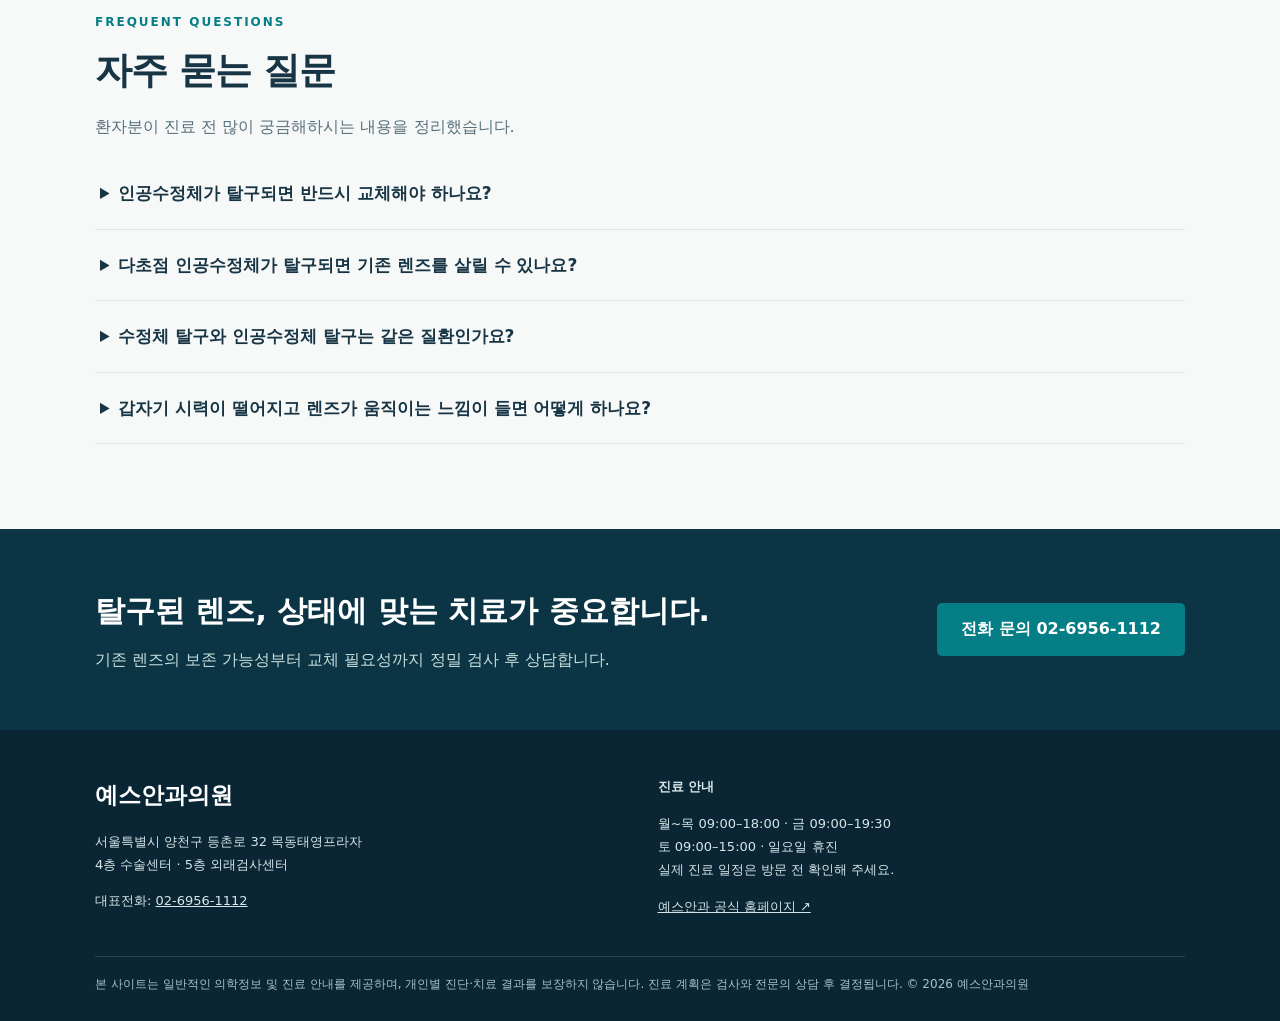
==== commit 8db997aa: "Add files via upload" ====
--- a/index.html
+++ b/index.html
@@ -1,3 +1,4 @@
-<!doctype html><html lang="ko"><head><meta charset="utf-8"><meta name="viewport" content="width=device-width, initial-scale=1"><title>인공수정체 탈구·다초점 인공수정체 탈구·수정체 탈구 | 예스안과의원</title><meta name="description" content="인공수정체 탈구, 다초점 인공수정체 탈구, 수정체 탈구 진료 정보. 렌즈 재고정·공막고정·교체 가능성을 설명하는 목동 예스안과의원."><meta name="robots" content="index,follow,max-image-preview:large"><meta name="author" content="예스안과의원"><link rel="canonical" href="https://수정체탈구.com/"><meta property="og:type" content="website"><meta property="og:locale" content="ko_KR"><meta property="og:title" content="인공수정체 탈구·다초점 인공수정체 탈구·수정체 탈구 | 예스안과의원"><meta property="og:description" content="인공수정체 탈구, 다초점 인공수정체 탈구, 수정체 탈구 진료 정보. 렌즈 재고정·공막고정·교체 가능성을 설명하는 목동 예스안과의원."><meta property="og:url" content="https://수정체탈구.com/"><meta property="og:image" content="https://수정체탈구.com/assets/og-image.svg"><meta name="twitter:card" content="summary_large_image"><link rel="stylesheet" href="./style.css"><script type="application/ld+json">{"@context": "https://schema.org", "@type": "WebPage", "name": "인공수정체 탈구·다초점 인공수정체 탈구·수정체 탈구 | 예스안과의원", "url": "https://수정체탈구.com/", "description": "인공수정체 탈구, 다초점 인공수정체 탈구, 수정체 탈구 진료 정보. 렌즈 재고정·공막고정·교체 가능성을 설명하는 목동 예스안과의원.", "inLanguage": "ko-KR", "publisher": {"@id": "https://수정체탈구.com/#clinic"}}</script>
+<!doctype html><html lang="ko"><head><meta charset="utf-8"><meta name="viewport" content="width=device-width, initial-scale=1"><title>인공수정체 탈구·다초점 인공수정체 탈구·수정체 탈구 | 예스안과의원</title><meta name="description" content="인공수정체 탈구, 다초점 인공수정체 탈구, 수정체 탈구 진료 정보. 렌즈 재고정·공막고정·교체 가능성을 설명하는 목동 예스안과의원."><meta name="robots" content="index,follow,max-image-preview:large"><meta name="author" content="예스안과의원"><link rel="canonical" href="https://수정체탈구.com/"><meta property="og:type" content="website"><meta property="og:locale" content="ko_KR"><meta property="og:title" content="인공수정체 탈구·다초점 인공수정체 탈구·수정체 탈구 | 예스안과의원"><meta property="og:description" content="인공수정체 탈구, 다초점 인공수정체 탈구, 수정체 탈구 진료 정보. 렌즈 재고정·공막고정·교체 가능성을 설명하는 목동 예스안과의원."><meta property="og:url" content="https://수정체탈구.com/"><meta property="og:image" content="https://수정체탈구.com/assets/og-image.svg"><meta name="twitter:card" content="summary_large_image"><style>
+:root{--navy:#102d40;--ink:#183545;--muted:#58707d;--sea:#057e86;--mint:#eaf6f3;--line:#dce7e9;--sand:#f7f9f8}*{box-sizing:border-box}html{scroll-behavior:smooth}body{margin:0;font-family:'Noto Sans KR',system-ui,-apple-system,sans-serif;color:var(--ink);line-height:1.8;word-break:keep-all}a{color:inherit;text-decoration:none}a:hover{color:var(--sea)}.container{max-width:1140px;padding:0 25px;margin:auto}.skip{position:absolute;top:-100px}.skip:focus{top:0;background:white;z-index:20}.topline{background:var(--navy);color:#dcefed;font-size:12px;padding:5px 0}.topline .container{display:flex;justify-content:space-between}header{background:#fff;position:sticky;top:0;z-index:10;border-bottom:1px solid var(--line)}.head{display:flex;align-items:center;justify-content:space-between;min-height:78px;gap:25px}.logo{font-size:25px;font-weight:800;letter-spacing:-1px;color:var(--navy);line-height:1.1}.logo small{display:block;font-size:10px;font-weight:700;letter-spacing:2px;color:var(--sea)}nav{display:flex;align-items:center;gap:20px;font-size:14px;font-weight:600}nav a{white-space:nowrap}.btn{background:var(--sea);color:#fff!important;display:inline-block;border-radius:5px;padding:12px 24px;font-weight:700;text-align:center}.btn.outline{background:transparent;color:var(--navy)!important;border:1px solid var(--navy)}.hero{background:linear-gradient(118deg,#0b3042 0%,#164b55 65%,#28696b 100%);color:white;position:relative;overflow:hidden}.hero .container{display:grid;grid-template-columns:1.13fr .87fr;align-items:center;min-height:550px;gap:30px}.eyebrow{font-size:12px;letter-spacing:3px;text-transform:uppercase;color:#94d6cd;font-weight:700}.hero h1{font-size:clamp(34px,4vw,55px);line-height:1.4;letter-spacing:-2px;margin:18px 0}.hero p{font-size:17px;max-width:600px;color:#d5ecea}.actions{display:flex;gap:12px;flex-wrap:wrap;margin-top:28px}.hero .btn{background:#fff;color:#134452!important}.hero .outline{border-color:#9ed4d1;background:transparent;color:#fff!important}.eye-wrap{position:relative}.eye-wrap img{width:100%;display:block}.hero .orb{position:absolute;right:-15%;top:-10%;border:1px solid #ffffff22;border-radius:50%;width:400px;height:400px}.crumb{padding:15px 0;font-size:12px;color:var(--muted)}.innerhero{background:#edf5f3;padding:60px 0 70px}.innerhero h1{font-size:clamp(32px,4vw,48px);line-height:1.4;margin:10px 0}.innerhero p{max-width:800px;color:#486571;font-size:17px}.section{padding:85px 0}.section.tint{background:var(--sand)}.section.dark{background:var(--navy);color:white}.kicker{color:var(--sea);font-weight:800;letter-spacing:2px;font-size:12px}.section h2{font-size:clamp(26px,3vw,37px);line-height:1.45;letter-spacing:-1px;margin:10px 0 16px}.intro{max-width:760px;color:var(--muted);font-size:16px}.cards{display:grid;grid-template-columns:repeat(3,1fr);gap:20px;margin-top:35px}.card{background:white;border:1px solid var(--line);border-radius:12px;padding:30px;box-shadow:0 8px 28px #102d4009}.card h3{margin:9px 0 8px;font-size:21px}.card p{margin:0;color:var(--muted);font-size:14px}.number{font-size:13px;color:var(--sea);font-weight:800;letter-spacing:1px}.arrow{display:inline-block;margin-top:18px;color:var(--sea);font-weight:700}.split{display:grid;grid-template-columns:1fr 1fr;gap:50px;align-items:center}.stat{border-left:3px solid var(--sea);padding-left:20px;margin:22px 0}.pill{display:inline-block;background:#ddf2ef;border-radius:40px;padding:6px 15px;margin:5px;font-weight:700;font-size:13px}.info{padding:25px 30px;border:1px solid #c8dfdc;background:#f0f8f6;border-radius:10px;margin:25px 0}.info strong{display:block;color:#12626b;margin-bottom:5px}.stepgrid{display:grid;grid-template-columns:repeat(4,1fr);gap:15px;margin-top:30px}.step{border-top:3px solid var(--sea);padding:20px;background:#fff;border-radius:0 0 8px 8px}.step b{color:var(--sea);font-size:24px}.step h3{margin:8px 0}.step p{color:var(--muted);font-size:14px}.article{max-width:850px}.article h2{margin-top:50px}.article h3{font-size:21px;margin-top:28px}.article p,.article li{font-size:16px}.article ul{padding-left:25px}.faq details{border-bottom:1px solid var(--line);padding:20px 5px}.faq summary{font-weight:700;cursor:pointer;font-size:17px}.faq p{color:var(--muted);margin-bottom:0}.cta{background:#0b3444;color:white;padding:55px 0}.cta .container{display:flex;align-items:center;justify-content:space-between;gap:35px}.cta h2{font-size:30px;margin:0 0 8px}.cta p{margin:0;color:#c7dfde}.footer{background:#0a2634;color:#d6e5e9;padding:45px 0 25px;font-size:13px}.footer-grid{display:grid;grid-template-columns:1fr 1fr;gap:35px}.footer a{text-decoration:underline}.footnote{border-top:1px solid #ffffff22;margin-top:25px;padding-top:17px;font-size:12px;color:#a9c0c9}.mobilecall{display:none}.visual-box{background:linear-gradient(135deg,#e4f2ef,#fff);padding:28px;border-radius:18px}.visual-box img{width:100%}@media(max-width:900px){nav{gap:10px;font-size:12px}.hero .container{min-height:460px}.cards{grid-template-columns:1fr 1fr}.stepgrid{grid-template-columns:1fr 1fr}}@media(max-width:700px){.topline{display:none}.container{padding:0 19px}.head{display:block;padding:15px 0}.logo{display:inline-block;font-size:22px}nav{margin-top:15px;overflow:auto;gap:18px;padding-bottom:7px}nav .btn{display:none}.hero .container{grid-template-columns:1fr;min-height:auto;padding-top:60px;padding-bottom:45px}.hero h1{font-size:37px}.hero .eye-wrap{max-width:330px;margin:auto}.cards,.split,.stepgrid,.footer-grid{grid-template-columns:1fr}.section{padding:65px 0}.cta .container{display:block}.cta .btn{margin-top:20px}.mobilecall{display:block;position:fixed;bottom:0;left:0;right:0;z-index:30;background:var(--sea);color:white;text-align:center;padding:12px;font-weight:800}.footer{padding-bottom:90px}}</style><script type="application/ld+json">{"@context": "https://schema.org", "@type": "WebPage", "name": "인공수정체 탈구·다초점 인공수정체 탈구·수정체 탈구 | 예스안과의원", "url": "https://수정체탈구.com/", "description": "인공수정체 탈구, 다초점 인공수정체 탈구, 수정체 탈구 진료 정보. 렌즈 재고정·공막고정·교체 가능성을 설명하는 목동 예스안과의원.", "inLanguage": "ko-KR", "publisher": {"@id": "https://수정체탈구.com/#clinic"}}</script>
 <script type="application/ld+json">{"@context": "https://schema.org", "@type": "MedicalClinic", "@id": "https://수정체탈구.com/#clinic", "name": "예스안과의원", "url": "https://yes-oph.com/", "telephone": "02-6956-1112", "medicalSpecialty": "Ophthalmologic", "address": {"@type": "PostalAddress", "streetAddress": "등촌로 32 목동태영프라자 4층·5층", "addressLocality": "양천구", "addressRegion": "서울특별시", "addressCountry": "KR"}, "employee": [{"@type": "Physician", "name": "엄영섭"}, {"@type": "Physician", "name": "박진환"}, {"@type": "Physician", "name": "송영빈"}, {"@type": "Physician", "name": "나미리"}]}</script>
-<script type="application/ld+json">{"@context": "https://schema.org", "@type": "FAQPage", "mainEntity": [{"@type": "Question", "name": "인공수정체가 탈구되면 반드시 교체해야 하나요?", "acceptedAnswer": {"@type": "Answer", "text": "반드시 그렇지는 않습니다. 인공수정체의 종류와 상태, 지지 조직, 망막 상태 등에 따라 기존 렌즈 재고정 또는 교체 여부를 결정합니다."}}, {"@type": "Question", "name": "다초점 인공수정체가 탈구되면 기존 렌즈를 살릴 수 있나요?", "acceptedAnswer": {"@type": "Answer", "text": "일부 환자에서는 기존 다초점 인공수정체의 재고정이 가능합니다. 렌즈 디자인과 손상 여부, 위치 등을 평가해야 합니다."}}, {"@type": "Question", "name": "수정체 탈구와 인공수정체 탈구는 같은 질환인가요?", "acceptedAnswer": {"@type": "Answer", "text": "다릅니다. 수정체 탈구는 본래의 자연수정체 위치 이상이고, 인공수정체 탈구는 백내장 수술 후 삽입된 인공수정체의 위치 이상입니다."}}, {"@type": "Question", "name": "갑자기 시력이 떨어지고 렌즈가 움직이는 느낌이 들면 어떻게 하나요?", "acceptedAnswer": {"@type": "Answer", "text": "시력 저하나 통증, 심한 충혈, 번쩍임 또는 비문증의 갑작스러운 증가가 있다면 지체하지 말고 안과 진료를 받으세요. 급격한 증상에는 망막 등 다른 문제의 평가도 필요합니다."}}]}</script></head><body><a class="skip" href="#main">본문 바로가기</a><div class="topline"><div class="container"><span>YES EYE CLINIC · 인공수정체 및 수정체 탈구 진료 안내</span><span>서울 양천구 목동 · 02-6956-1112</span></div></div><header><div class="container head"><a class="logo" href="/">예스안과<small>YES EYE CLINIC</small></a><nav aria-label="주요 메뉴"><a href="./iol-dislocation.html">인공수정체 탈구</a><a href="./multifocal-iol.html">다초점 인공수정체 탈구</a><a href="./lens-dislocation.html">수정체 탈구</a><a href="./treatment.html">수술 방법</a><a href="./faq.html">자주 묻는 질문</a><a class="btn" href="tel:0269561112">진료 문의</a></nav></div></header><main id="main"><section class="hero"><div class="container"><div><div class="eyebrow">YES EYE CLINIC · LENS DISLOCATION</div><h1>인공수정체 탈구,<br>기존 렌즈의 보존까지<br>함께 고민합니다.</h1><p>다초점 인공수정체 탈구 · 인공수정체 공막고정술 · 자연수정체 탈구. 정밀한 진단으로 렌즈의 위치와 구조를 평가하고 환자에게 적합한 치료 방향을 찾습니다.</p><div class="actions"><a class="btn" href="./multifocal-iol.html">다초점 인공수정체 탈구</a><a class="btn outline" href="./treatment.html">치료 방법 살펴보기 →</a></div></div><div class="eye-wrap"><div class="orb"></div><img src="./iol-illustration.svg" alt="안구 내부에서 중심이 벗어난 인공수정체의 개념적 일러스트" width="580" height="510"></div></div></section><section class="section "><div class="container"><div class="kicker">SPECIALIZED CARE</div><h2>수정체 탈구와 인공수정체 탈구, 정확히 구분하여 접근합니다.</h2><p class="intro">이름은 비슷하지만 질환의 원인, 검사와 수술 방법이 서로 다릅니다.</p><div class="cards"><a class="card" href="./iol-dislocation.html"><span class="number">01</span><h3>인공수정체 탈구</h3><p>백내장 수술 후 삽입된 인공수정체가 정상 위치에서 벗어난 상태입니다.</p><span class="arrow">자세히 보기 →</span></a><a class="card" href="./multifocal-iol.html"><span class="number">02</span><h3>다초점 인공수정체 탈구</h3><p>다초점·토릭 인공수정체의 특성과 광학적 중심을 고려한 치료가 필요합니다.</p><span class="arrow">자세히 보기 →</span></a><a class="card" href="./lens-dislocation.html"><span class="number">03</span><h3>자연수정체 탈구</h3><p>수정체를 지지하는 소대의 약화나 손상으로 발생하는 질환입니다.</p><span class="arrow">자세히 보기 →</span></a></div></div></section><section class="section tint"><div class="container"><div class="kicker">TREATMENT APPROACH</div><h2>기존 인공수정체의 재고정 또는 교체</h2><p class="intro">탈구된 인공수정체가 모두 같은 치료를 받는 것은 아닙니다. 기존 렌즈의 종류·상태와 안구 조건을 살펴 선택합니다.</p><div class="split"><div><div class="stat"><h3>기존 렌즈 재고정</h3><p>상태가 양호한 인공수정체는 수술적 재위치 및 공막고정을 고려할 수 있습니다.</p></div><div class="stat"><h3>인공수정체 교체</h3><p>손상되었거나 재고정이 적합하지 않은 경우 다른 인공수정체로 교체할 수 있습니다.</p></div><a class="btn" href="./treatment.html">수술 방법 자세히 보기</a></div><div class="visual-box"><img src="./iol-illustration.svg" alt="인공수정체 위치 이상과 재고정을 설명하기 위한 그림" loading="lazy"></div></div></div></section><section class="section "><div class="container"><div class="kicker">CLINICAL PROCESS</div><h2>수술보다 먼저, 정확한 평가</h2><p class="intro">시력과 렌즈 위치뿐 아니라 각막·망막·유리체·지지조직의 상태까지 함께 확인합니다.</p><div class="stepgrid"><div class="step"><b>01</b><h3>병력·증상 확인</h3><p>기존 백내장 수술과 렌즈 종류, 시력 변화 확인</p></div><div class="step"><b>02</b><h3>정밀 안과 검사</h3><p>세극등, 안저 및 필요 검사로 위치와 합병증 평가</p></div><div class="step"><b>03</b><h3>수술 방법 결정</h3><p>보존적 관찰·재고정·교체 가능성 논의</p></div><div class="step"><b>04</b><h3>수술 후 경과 관찰</h3><p>안압·염증·렌즈 중심·망막 상태 확인</p></div></div></div></section><section class="section "><div class="container"><div class="kicker">MEDICAL TEAM</div><h2>임상 진료와 연구 경험을 바탕으로</h2><p class="intro">예스안과의원 의료진 정보를 확인하시고 현재 상태에 맞는 진료를 상담하세요.</p><div class="card" style="max-width:800px"><span class="number">OPHTHALMOLOGIST</span><h3>엄영섭 원장님</h3><p>고려대학교 안산병원 안과 부교수 역임. 백내장 및 인공수정체 관련 진료·학술 활동 경험.</p><a class="arrow" href="https://yes-oph.com/">공식 홈페이지에서 의료진 보기 →</a></div></div></section><section class="section tint"><div class="container"><div class="kicker">FREQUENT QUESTIONS</div><h2>자주 묻는 질문</h2><p class="intro">환자분이 진료 전 많이 궁금해하시는 내용을 정리했습니다.</p><div class="faq"><details><summary>인공수정체가 탈구되면 반드시 교체해야 하나요?</summary><p>반드시 그렇지는 않습니다. 인공수정체의 종류와 상태, 지지 조직, 망막 상태 등에 따라 기존 렌즈 재고정 또는 교체 여부를 결정합니다.</p></details><details><summary>다초점 인공수정체가 탈구되면 기존 렌즈를 살릴 수 있나요?</summary><p>일부 환자에서는 기존 다초점 인공수정체의 재고정이 가능합니다. 렌즈 디자인과 손상 여부, 위치 등을 평가해야 합니다.</p></details><details><summary>수정체 탈구와 인공수정체 탈구는 같은 질환인가요?</summary><p>다릅니다. 수정체 탈구는 본래의 자연수정체 위치 이상이고, 인공수정체 탈구는 백내장 수술 후 삽입된 인공수정체의 위치 이상입니다.</p></details><details><summary>갑자기 시력이 떨어지고 렌즈가 움직이는 느낌이 들면 어떻게 하나요?</summary><p>시력 저하나 통증, 심한 충혈, 번쩍임 또는 비문증의 갑작스러운 증가가 있다면 지체하지 말고 안과 진료를 받으세요. 급격한 증상에는 망막 등 다른 문제의 평가도 필요합니다.</p></details></div></div></section></main><section class="cta"><div class="container"><div><h2>탈구된 렌즈, 상태에 맞는 치료가 중요합니다.</h2><p>기존 렌즈의 보존 가능성부터 교체 필요성까지 정밀 검사 후 상담합니다.</p></div><a href="tel:0269561112" class="btn">전화 문의 02-6956-1112</a></div></section><footer class="footer"><div class="container"><div class="footer-grid"><div><strong style="font-size:23px;color:white">예스안과의원</strong><p>서울특별시 양천구 등촌로 32 목동태영프라자<br>4층 수술센터 · 5층 외래검사센터</p><p>대표전화: <a href="tel:0269561112">02-6956-1112</a></p></div><div><strong>진료 안내</strong><p>월~목 09:00–18:00 · 금 09:00–19:30<br>토 09:00–15:00 · 일요일 휴진<br>실제 진료 일정은 방문 전 확인해 주세요.</p><p><a href="https://yes-oph.com/" rel="noopener">예스안과 공식 홈페이지 ↗</a></p></div></div><div class="footnote">본 사이트는 일반적인 의학정보 및 진료 안내를 제공하며, 개인별 진단·치료 결과를 보장하지 않습니다. 진료 계획은 검사와 전문의 상담 후 결정됩니다. © 2026 예스안과의원</div></div></footer><a class="mobilecall" href="tel:0269561112">전화 문의 · 02-6956-1112</a></body></html>+<script type="application/ld+json">{"@context": "https://schema.org", "@type": "FAQPage", "mainEntity": [{"@type": "Question", "name": "인공수정체가 탈구되면 반드시 교체해야 하나요?", "acceptedAnswer": {"@type": "Answer", "text": "반드시 그렇지는 않습니다. 인공수정체의 종류와 상태, 지지 조직, 망막 상태 등에 따라 기존 렌즈 재고정 또는 교체 여부를 결정합니다."}}, {"@type": "Question", "name": "다초점 인공수정체가 탈구되면 기존 렌즈를 살릴 수 있나요?", "acceptedAnswer": {"@type": "Answer", "text": "일부 환자에서는 기존 다초점 인공수정체의 재고정이 가능합니다. 렌즈 디자인과 손상 여부, 위치 등을 평가해야 합니다."}}, {"@type": "Question", "name": "수정체 탈구와 인공수정체 탈구는 같은 질환인가요?", "acceptedAnswer": {"@type": "Answer", "text": "다릅니다. 수정체 탈구는 본래의 자연수정체 위치 이상이고, 인공수정체 탈구는 백내장 수술 후 삽입된 인공수정체의 위치 이상입니다."}}, {"@type": "Question", "name": "갑자기 시력이 떨어지고 렌즈가 움직이는 느낌이 들면 어떻게 하나요?", "acceptedAnswer": {"@type": "Answer", "text": "시력 저하나 통증, 심한 충혈, 번쩍임 또는 비문증의 갑작스러운 증가가 있다면 지체하지 말고 안과 진료를 받으세요. 급격한 증상에는 망막 등 다른 문제의 평가도 필요합니다."}}]}</script></head><body><a class="skip" href="#main">본문 바로가기</a><div class="topline"><div class="container"><span>YES EYE CLINIC · 인공수정체 및 수정체 탈구 진료 안내</span><span>서울 양천구 목동 · 02-6956-1112</span></div></div><header><div class="container head"><a class="logo" href="./">예스안과<small>YES EYE CLINIC</small></a><nav aria-label="주요 메뉴"><a href="./iol-dislocation.html">인공수정체 탈구</a><a href="./multifocal-iol.html">다초점 인공수정체 탈구</a><a href="./lens-dislocation.html">수정체 탈구</a><a href="./treatment.html">수술 방법</a><a href="./faq.html">자주 묻는 질문</a><a class="btn" href="tel:0269561112">진료 문의</a></nav></div></header><main id="main"><section class="hero"><div class="container"><div><div class="eyebrow">YES EYE CLINIC · LENS DISLOCATION</div><h1>인공수정체 탈구,<br>기존 렌즈의 보존까지<br>함께 고민합니다.</h1><p>다초점 인공수정체 탈구 · 인공수정체 공막고정술 · 자연수정체 탈구. 정밀한 진단으로 렌즈의 위치와 구조를 평가하고 환자에게 적합한 치료 방향을 찾습니다.</p><div class="actions"><a class="btn" href="./multifocal-iol.html">다초점 인공수정체 탈구</a><a class="btn outline" href="./treatment.html">치료 방법 살펴보기 →</a></div></div><div class="eye-wrap"><div class="orb"></div><img src="./normal-iol.png" alt="정상적인 두 지지부를 가진 인공수정체 실제 이미지" width="580" height="510" loading="eager" decoding="async"></div></div></section><section class="section "><div class="container"><div class="kicker">SPECIALIZED CARE</div><h2>수정체 탈구와 인공수정체 탈구, 정확히 구분하여 접근합니다.</h2><p class="intro">이름은 비슷하지만 질환의 원인, 검사와 수술 방법이 서로 다릅니다.</p><div class="cards"><a class="card" href="./iol-dislocation.html"><span class="number">01</span><h3>인공수정체 탈구</h3><p>백내장 수술 후 삽입된 인공수정체가 정상 위치에서 벗어난 상태입니다.</p><span class="arrow">자세히 보기 →</span></a><a class="card" href="./multifocal-iol.html"><span class="number">02</span><h3>다초점 인공수정체 탈구</h3><p>다초점·토릭 인공수정체의 특성과 광학적 중심을 고려한 치료가 필요합니다.</p><span class="arrow">자세히 보기 →</span></a><a class="card" href="./lens-dislocation.html"><span class="number">03</span><h3>자연수정체 탈구</h3><p>수정체를 지지하는 소대의 약화나 손상으로 발생하는 질환입니다.</p><span class="arrow">자세히 보기 →</span></a></div></div></section><section class="section tint"><div class="container"><div class="kicker">TREATMENT APPROACH</div><h2>기존 인공수정체의 재고정 또는 교체</h2><p class="intro">탈구된 인공수정체가 모두 같은 치료를 받는 것은 아닙니다. 기존 렌즈의 종류·상태와 안구 조건을 살펴 선택합니다.</p><div class="split"><div><div class="stat"><h3>기존 렌즈 재고정</h3><p>상태가 양호한 인공수정체는 수술적 재위치 및 공막고정을 고려할 수 있습니다.</p></div><div class="stat"><h3>인공수정체 교체</h3><p>손상되었거나 재고정이 적합하지 않은 경우 다른 인공수정체로 교체할 수 있습니다.</p></div><a class="btn" href="./treatment.html">수술 방법 자세히 보기</a></div><div class="visual-box"><img src="data:image/svg+xml,%3Csvg%20xmlns%3D%22http%3A%2F%2Fwww.w3.org%2F2000%2Fsvg%22%20viewBox%3D%220%200%20580%20510%22%20role%3D%22img%22%3E%3Cdefs%3E%3CradialGradient%20id%3D%22iris%22%3E%3Cstop%20stop-color%3D%22%232c8f9a%22%2F%3E%3Cstop%20offset%3D%22.48%22%20stop-color%3D%22%231d6374%22%2F%3E%3Cstop%20offset%3D%22.95%22%20stop-color%3D%22%230b2e43%22%2F%3E%3C%2FradialGradient%3E%3ClinearGradient%20id%3D%22glass%22%20x2%3D%221%22%20y2%3D%221%22%3E%3Cstop%20stop-color%3D%22%23ffffff%22%20stop-opacity%3D%22.7%22%2F%3E%3Cstop%20offset%3D%221%22%20stop-color%3D%22%23b9edf0%22%20stop-opacity%3D%22.07%22%2F%3E%3C%2FlinearGradient%3E%3C%2Fdefs%3E%3Ccircle%20cx%3D%22290%22%20cy%3D%22255%22%20r%3D%22211%22%20fill%3D%22%23ffffff%22%20fill-opacity%3D%22.035%22%20stroke%3D%22%23abd9db%22%20stroke-opacity%3D%22.25%22%2F%3E%3Ccircle%20cx%3D%22290%22%20cy%3D%22255%22%20r%3D%22173%22%20fill%3D%22url%28%23iris%29%22%20stroke%3D%22%239bd2d4%22%20stroke-width%3D%222%22%2F%3E%3Cg%20stroke%3D%22%23a2d6d7%22%20opacity%3D%22.2%22%3E%3Cpath%20d%3D%22M290%20255%20L456.0%20255.0%22%2F%3E%3Cpath%20d%3D%22M290%20255%20L453.5%20283.8%22%2F%3E%3Cpath%20d%3D%22M290%20255%20L446.0%20311.8%22%2F%3E%3Cpath%20d%3D%22M290%20255%20L433.8%20338.0%22%2F%3E%3Cpath%20d%3D%22M290%20255%20L417.2%20361.7%22%2F%3E%3Cpath%20d%3D%22M290%20255%20L396.7%20382.2%22%2F%3E%3Cpath%20d%3D%22M290%20255%20L373.0%20398.8%22%2F%3E%3Cpath%20d%3D%22M290%20255%20L346.8%20411.0%22%2F%3E%3Cpath%20d%3D%22M290%20255%20L318.8%20418.5%22%2F%3E%3Cpath%20d%3D%22M290%20255%20L290.0%20421.0%22%2F%3E%3Cpath%20d%3D%22M290%20255%20L261.2%20418.5%22%2F%3E%3Cpath%20d%3D%22M290%20255%20L233.2%20411.0%22%2F%3E%3Cpath%20d%3D%22M290%20255%20L207.0%20398.8%22%2F%3E%3Cpath%20d%3D%22M290%20255%20L183.3%20382.2%22%2F%3E%3Cpath%20d%3D%22M290%20255%20L162.8%20361.7%22%2F%3E%3Cpath%20d%3D%22M290%20255%20L146.2%20338.0%22%2F%3E%3Cpath%20d%3D%22M290%20255%20L134.0%20311.8%22%2F%3E%3Cpath%20d%3D%22M290%20255%20L126.5%20283.8%22%2F%3E%3Cpath%20d%3D%22M290%20255%20L124.0%20255.0%22%2F%3E%3Cpath%20d%3D%22M290%20255%20L126.5%20226.2%22%2F%3E%3Cpath%20d%3D%22M290%20255%20L134.0%20198.2%22%2F%3E%3Cpath%20d%3D%22M290%20255%20L146.2%20172.0%22%2F%3E%3Cpath%20d%3D%22M290%20255%20L162.8%20148.3%22%2F%3E%3Cpath%20d%3D%22M290%20255%20L183.3%20127.8%22%2F%3E%3Cpath%20d%3D%22M290%20255%20L207.0%20111.2%22%2F%3E%3Cpath%20d%3D%22M290%20255%20L233.2%2099.0%22%2F%3E%3Cpath%20d%3D%22M290%20255%20L261.2%2091.5%22%2F%3E%3Cpath%20d%3D%22M290%20255%20L290.0%2089.0%22%2F%3E%3Cpath%20d%3D%22M290%20255%20L318.8%2091.5%22%2F%3E%3Cpath%20d%3D%22M290%20255%20L346.8%2099.0%22%2F%3E%3Cpath%20d%3D%22M290%20255%20L373.0%20111.2%22%2F%3E%3Cpath%20d%3D%22M290%20255%20L396.7%20127.8%22%2F%3E%3Cpath%20d%3D%22M290%20255%20L417.2%20148.3%22%2F%3E%3Cpath%20d%3D%22M290%20255%20L433.8%20172.0%22%2F%3E%3Cpath%20d%3D%22M290%20255%20L446.0%20198.2%22%2F%3E%3Cpath%20d%3D%22M290%20255%20L453.5%20226.2%22%2F%3E%3C%2Fg%3E%3Ccircle%20cx%3D%22290%22%20cy%3D%22255%22%20r%3D%2284%22%20fill%3D%22%23071e2b%22%2F%3E%3Cg%20transform%3D%22translate%2842%20-30%29%20rotate%28-23%20290%20255%29%22%3E%3Ccircle%20cx%3D%22290%22%20cy%3D%22255%22%20r%3D%2272%22%20fill%3D%22url%28%23glass%29%22%20stroke%3D%22%23e2fbf8%22%20stroke-width%3D%227%22%2F%3E%3Ccircle%20cx%3D%22290%22%20cy%3D%22255%22%20r%3D%2254%22%20fill%3D%22none%22%20stroke%3D%22%23d6f2ee%22%20stroke-width%3D%222%22%20stroke-dasharray%3D%226%208%22%2F%3E%3Cpath%20d%3D%22M218%20255c-65-25-75-79-122-61M362%20255c65%2025%2075%2079%20122%2061%22%20fill%3D%22none%22%20stroke%3D%22%23d8f8f4%22%20stroke-width%3D%229%22%20stroke-linecap%3D%22round%22%2F%3E%3C%2Fg%3E%3Cpath%20d%3D%22M90%2096h65M122%2064v65M440%20410h64M472%20379v63%22%20stroke%3D%22%2386d9d1%22%20stroke-width%3D%222%22%20opacity%3D%22.5%22%2F%3E%3C%2Fsvg%3E" alt="인공수정체 위치 이상과 재고정을 설명하기 위한 그림" loading="lazy"></div></div></div></section><section class="section "><div class="container"><div class="kicker">CLINICAL PROCESS</div><h2>수술보다 먼저, 정확한 평가</h2><p class="intro">시력과 렌즈 위치뿐 아니라 각막·망막·유리체·지지조직의 상태까지 함께 확인합니다.</p><div class="stepgrid"><div class="step"><b>01</b><h3>병력·증상 확인</h3><p>기존 백내장 수술과 렌즈 종류, 시력 변화 확인</p></div><div class="step"><b>02</b><h3>정밀 안과 검사</h3><p>세극등, 안저 및 필요 검사로 위치와 합병증 평가</p></div><div class="step"><b>03</b><h3>수술 방법 결정</h3><p>보존적 관찰·재고정·교체 가능성 논의</p></div><div class="step"><b>04</b><h3>수술 후 경과 관찰</h3><p>안압·염증·렌즈 중심·망막 상태 확인</p></div></div></div></section><section class="section "><div class="container"><div class="kicker">MEDICAL TEAM</div><h2>임상 진료와 연구 경험을 바탕으로</h2><p class="intro">예스안과의원 의료진 정보를 확인하시고 현재 상태에 맞는 진료를 상담하세요.</p><div class="card" style="max-width:800px"><span class="number">OPHTHALMOLOGIST</span><h3>엄영섭 원장님</h3><p>고려대학교 안산병원 안과 부교수 역임. 백내장 및 인공수정체 관련 진료·학술 활동 경험.</p><a class="arrow" href="https://yes-oph.com/">공식 홈페이지에서 의료진 보기 →</a></div></div></section><section class="section tint"><div class="container"><div class="kicker">FREQUENT QUESTIONS</div><h2>자주 묻는 질문</h2><p class="intro">환자분이 진료 전 많이 궁금해하시는 내용을 정리했습니다.</p><div class="faq"><details><summary>인공수정체가 탈구되면 반드시 교체해야 하나요?</summary><p>반드시 그렇지는 않습니다. 인공수정체의 종류와 상태, 지지 조직, 망막 상태 등에 따라 기존 렌즈 재고정 또는 교체 여부를 결정합니다.</p></details><details><summary>다초점 인공수정체가 탈구되면 기존 렌즈를 살릴 수 있나요?</summary><p>일부 환자에서는 기존 다초점 인공수정체의 재고정이 가능합니다. 렌즈 디자인과 손상 여부, 위치 등을 평가해야 합니다.</p></details><details><summary>수정체 탈구와 인공수정체 탈구는 같은 질환인가요?</summary><p>다릅니다. 수정체 탈구는 본래의 자연수정체 위치 이상이고, 인공수정체 탈구는 백내장 수술 후 삽입된 인공수정체의 위치 이상입니다.</p></details><details><summary>갑자기 시력이 떨어지고 렌즈가 움직이는 느낌이 들면 어떻게 하나요?</summary><p>시력 저하나 통증, 심한 충혈, 번쩍임 또는 비문증의 갑작스러운 증가가 있다면 지체하지 말고 안과 진료를 받으세요. 급격한 증상에는 망막 등 다른 문제의 평가도 필요합니다.</p></details></div></div></section></main><section class="cta"><div class="container"><div><h2>탈구된 렌즈, 상태에 맞는 치료가 중요합니다.</h2><p>기존 렌즈의 보존 가능성부터 교체 필요성까지 정밀 검사 후 상담합니다.</p></div><a href="tel:0269561112" class="btn">전화 문의 02-6956-1112</a></div></section><footer class="footer"><div class="container"><div class="footer-grid"><div><strong style="font-size:23px;color:white">예스안과의원</strong><p>서울특별시 양천구 등촌로 32 목동태영프라자<br>4층 수술센터 · 5층 외래검사센터</p><p>대표전화: <a href="tel:0269561112">02-6956-1112</a></p></div><div><strong>진료 안내</strong><p>월~목 09:00–18:00 · 금 09:00–19:30<br>토 09:00–15:00 · 일요일 휴진<br>실제 진료 일정은 방문 전 확인해 주세요.</p><p><a href="https://yes-oph.com/" rel="noopener">예스안과 공식 홈페이지 ↗</a></p></div></div><div class="footnote">본 사이트는 일반적인 의학정보 및 진료 안내를 제공하며, 개인별 진단·치료 결과를 보장하지 않습니다. 진료 계획은 검사와 전문의 상담 후 결정됩니다. © 2026 예스안과의원</div></div></footer><a class="mobilecall" href="tel:0269561112">전화 문의 · 02-6956-1112</a></body></html>
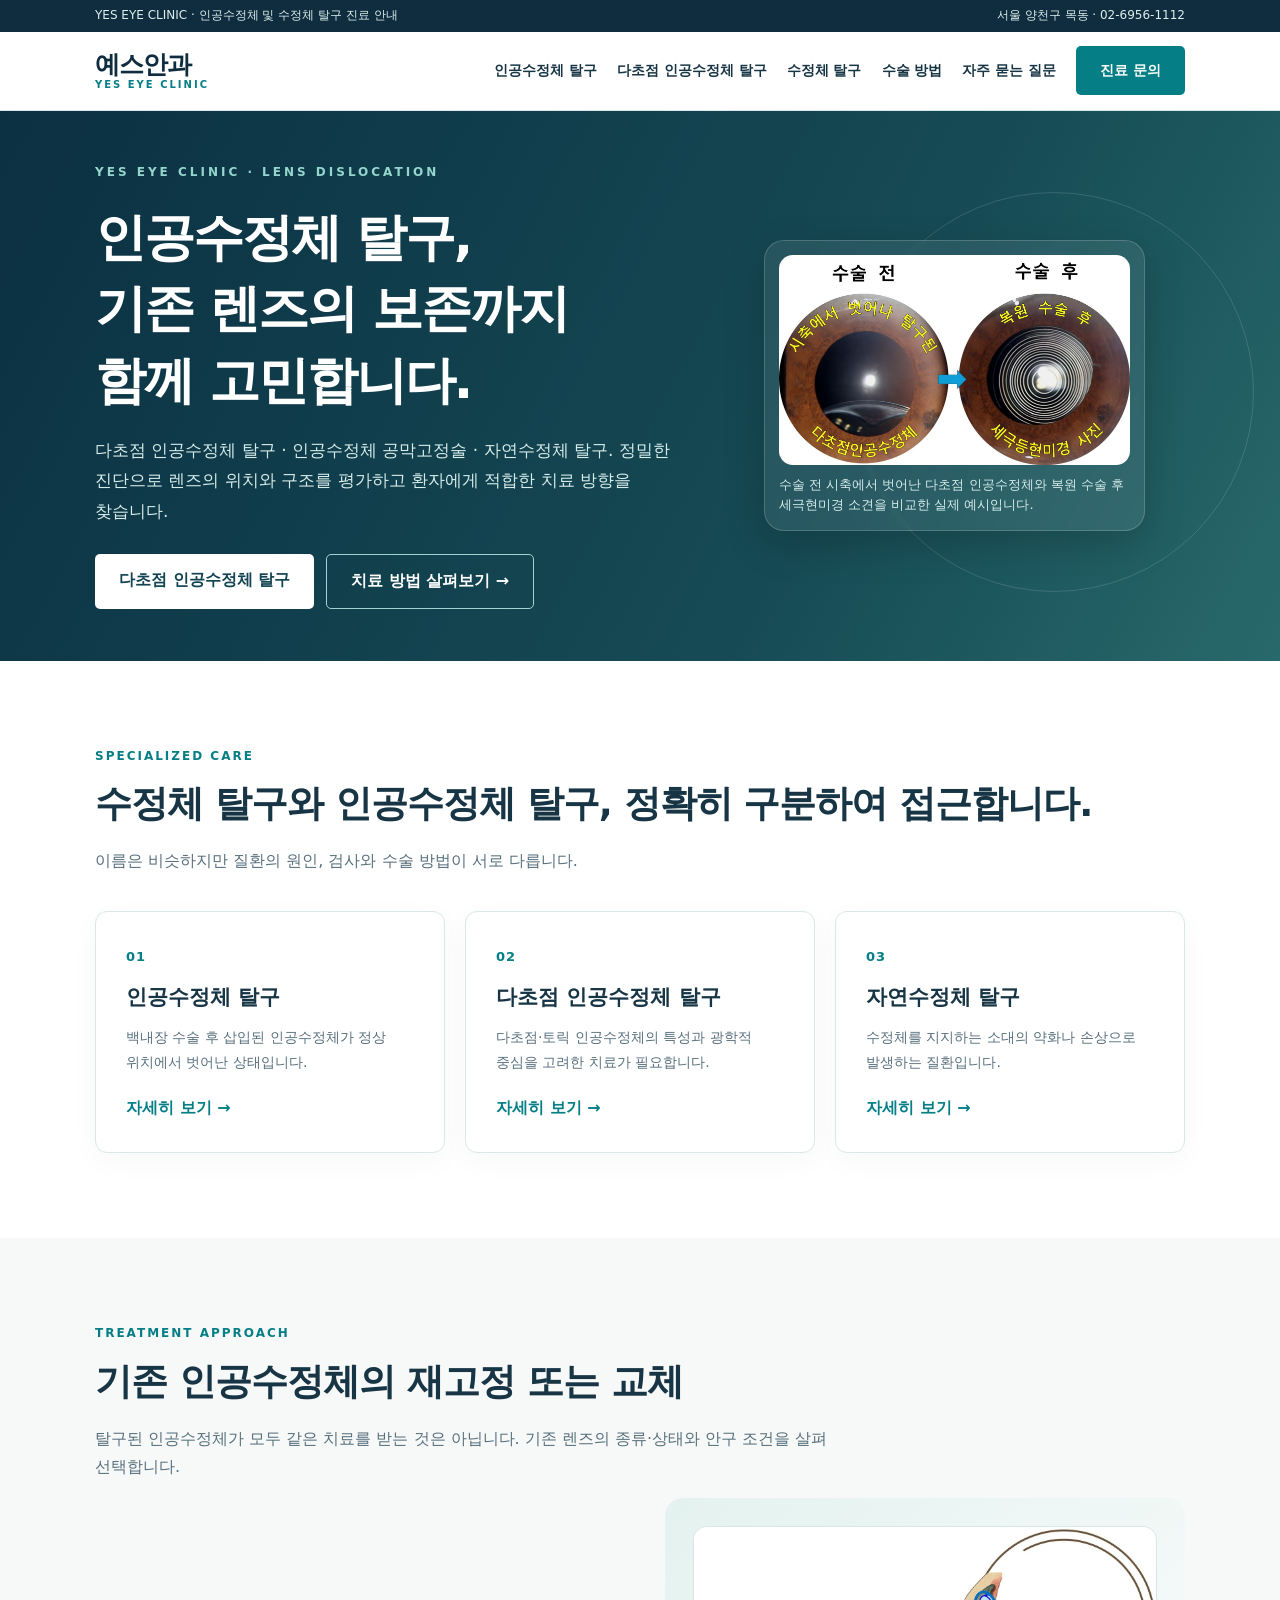
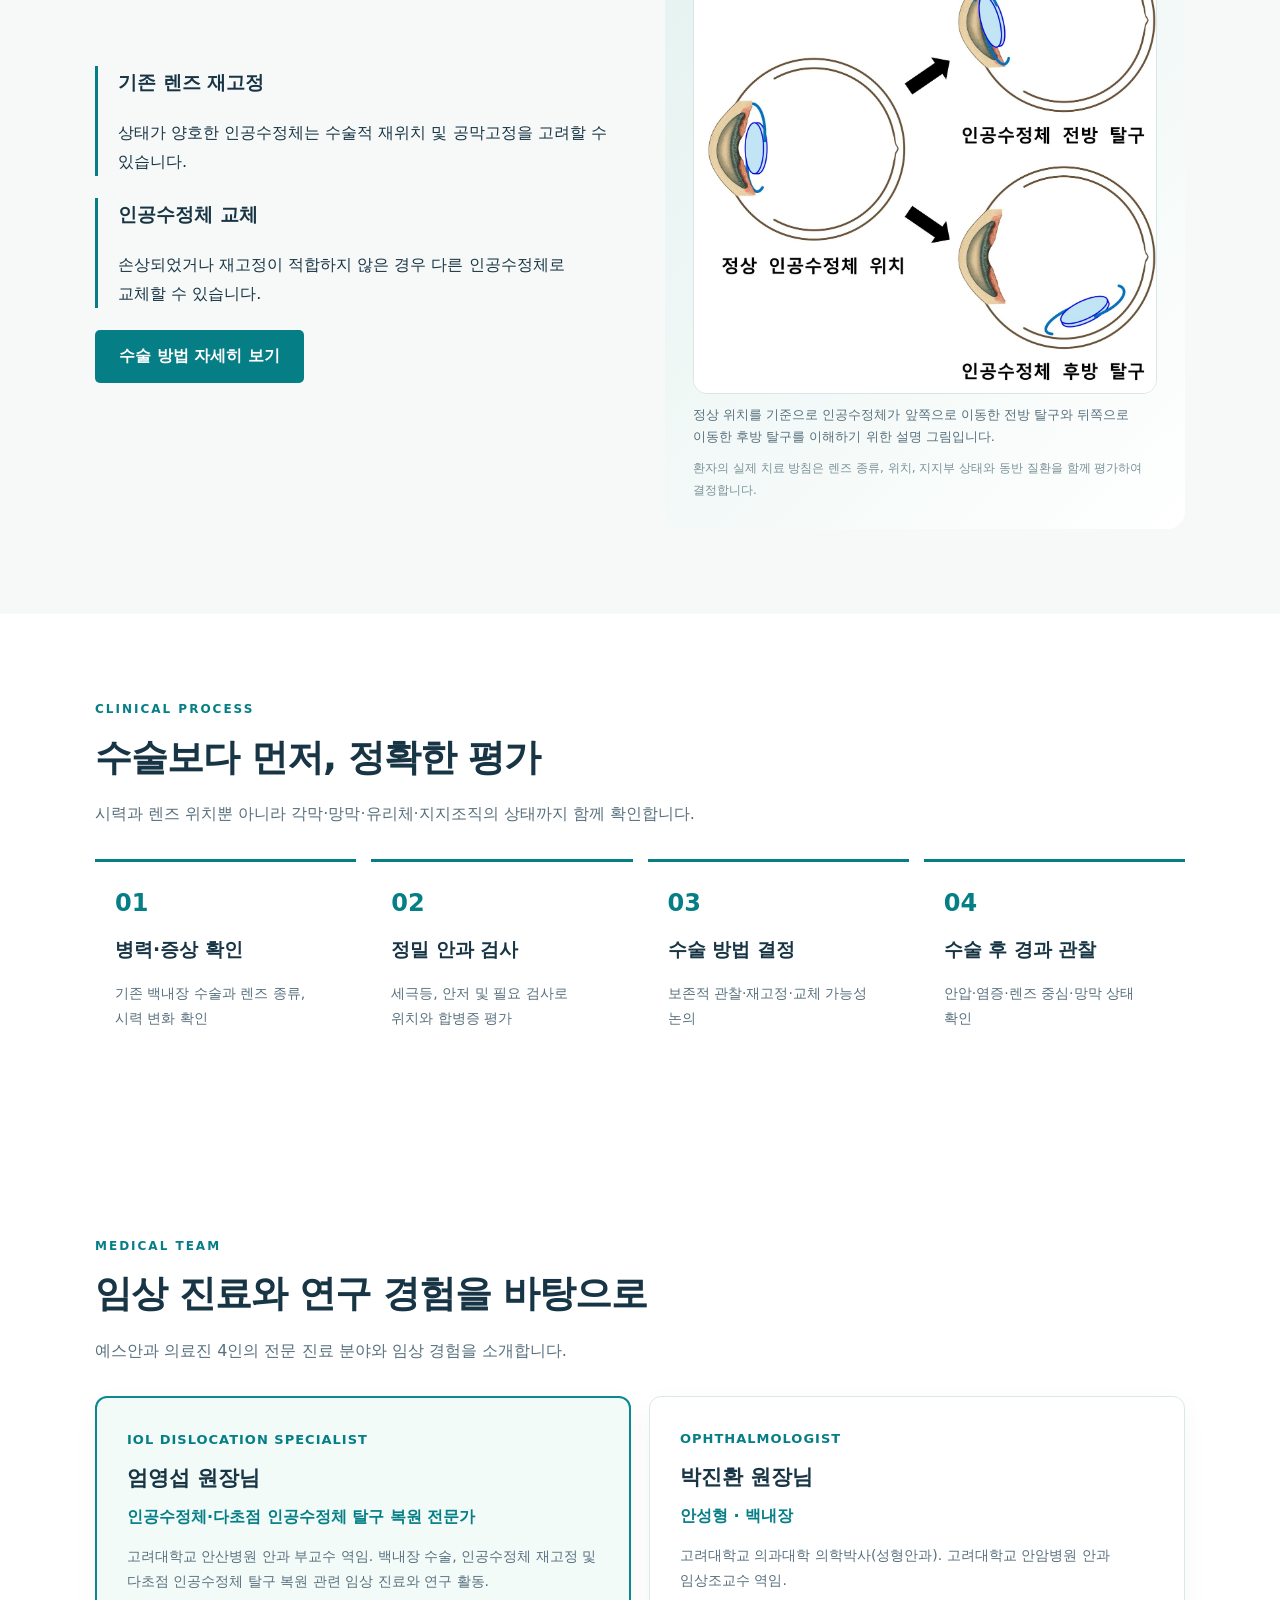
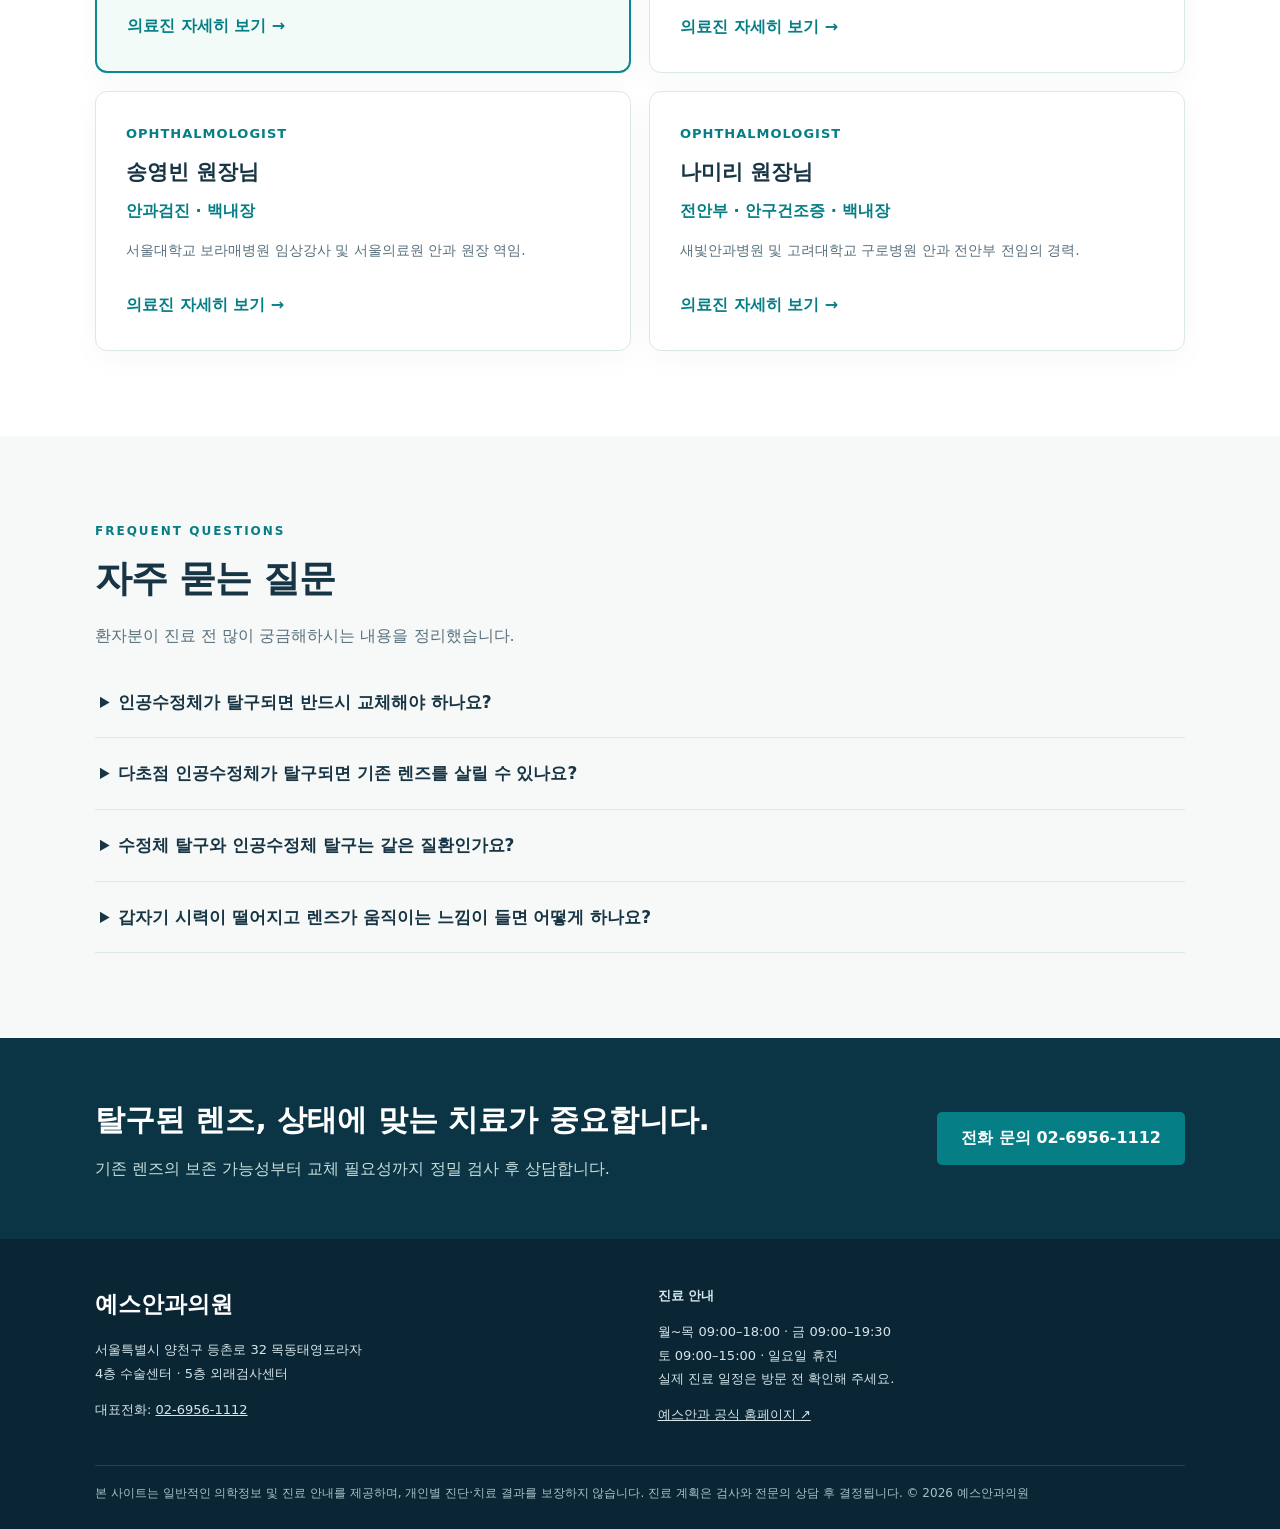
==== commit a662df82: "Add files via upload" ====
--- a/index.html
+++ b/index.html
@@ -1,4 +1,6 @@
-<!doctype html><html lang="ko"><head><meta charset="utf-8"><meta name="viewport" content="width=device-width, initial-scale=1"><title>인공수정체 탈구·다초점 인공수정체 탈구·수정체 탈구 | 예스안과의원</title><meta name="description" content="인공수정체 탈구, 다초점 인공수정체 탈구, 수정체 탈구 진료 정보. 렌즈 재고정·공막고정·교체 가능성을 설명하는 목동 예스안과의원."><meta name="robots" content="index,follow,max-image-preview:large"><meta name="author" content="예스안과의원"><link rel="canonical" href="https://수정체탈구.com/"><meta property="og:type" content="website"><meta property="og:locale" content="ko_KR"><meta property="og:title" content="인공수정체 탈구·다초점 인공수정체 탈구·수정체 탈구 | 예스안과의원"><meta property="og:description" content="인공수정체 탈구, 다초점 인공수정체 탈구, 수정체 탈구 진료 정보. 렌즈 재고정·공막고정·교체 가능성을 설명하는 목동 예스안과의원."><meta property="og:url" content="https://수정체탈구.com/"><meta property="og:image" content="https://수정체탈구.com/assets/og-image.svg"><meta name="twitter:card" content="summary_large_image"><style>
-:root{--navy:#102d40;--ink:#183545;--muted:#58707d;--sea:#057e86;--mint:#eaf6f3;--line:#dce7e9;--sand:#f7f9f8}*{box-sizing:border-box}html{scroll-behavior:smooth}body{margin:0;font-family:'Noto Sans KR',system-ui,-apple-system,sans-serif;color:var(--ink);line-height:1.8;word-break:keep-all}a{color:inherit;text-decoration:none}a:hover{color:var(--sea)}.container{max-width:1140px;padding:0 25px;margin:auto}.skip{position:absolute;top:-100px}.skip:focus{top:0;background:white;z-index:20}.topline{background:var(--navy);color:#dcefed;font-size:12px;padding:5px 0}.topline .container{display:flex;justify-content:space-between}header{background:#fff;position:sticky;top:0;z-index:10;border-bottom:1px solid var(--line)}.head{display:flex;align-items:center;justify-content:space-between;min-height:78px;gap:25px}.logo{font-size:25px;font-weight:800;letter-spacing:-1px;color:var(--navy);line-height:1.1}.logo small{display:block;font-size:10px;font-weight:700;letter-spacing:2px;color:var(--sea)}nav{display:flex;align-items:center;gap:20px;font-size:14px;font-weight:600}nav a{white-space:nowrap}.btn{background:var(--sea);color:#fff!important;display:inline-block;border-radius:5px;padding:12px 24px;font-weight:700;text-align:center}.btn.outline{background:transparent;color:var(--navy)!important;border:1px solid var(--navy)}.hero{background:linear-gradient(118deg,#0b3042 0%,#164b55 65%,#28696b 100%);color:white;position:relative;overflow:hidden}.hero .container{display:grid;grid-template-columns:1.13fr .87fr;align-items:center;min-height:550px;gap:30px}.eyebrow{font-size:12px;letter-spacing:3px;text-transform:uppercase;color:#94d6cd;font-weight:700}.hero h1{font-size:clamp(34px,4vw,55px);line-height:1.4;letter-spacing:-2px;margin:18px 0}.hero p{font-size:17px;max-width:600px;color:#d5ecea}.actions{display:flex;gap:12px;flex-wrap:wrap;margin-top:28px}.hero .btn{background:#fff;color:#134452!important}.hero .outline{border-color:#9ed4d1;background:transparent;color:#fff!important}.eye-wrap{position:relative}.eye-wrap img{width:100%;display:block}.hero .orb{position:absolute;right:-15%;top:-10%;border:1px solid #ffffff22;border-radius:50%;width:400px;height:400px}.crumb{padding:15px 0;font-size:12px;color:var(--muted)}.innerhero{background:#edf5f3;padding:60px 0 70px}.innerhero h1{font-size:clamp(32px,4vw,48px);line-height:1.4;margin:10px 0}.innerhero p{max-width:800px;color:#486571;font-size:17px}.section{padding:85px 0}.section.tint{background:var(--sand)}.section.dark{background:var(--navy);color:white}.kicker{color:var(--sea);font-weight:800;letter-spacing:2px;font-size:12px}.section h2{font-size:clamp(26px,3vw,37px);line-height:1.45;letter-spacing:-1px;margin:10px 0 16px}.intro{max-width:760px;color:var(--muted);font-size:16px}.cards{display:grid;grid-template-columns:repeat(3,1fr);gap:20px;margin-top:35px}.card{background:white;border:1px solid var(--line);border-radius:12px;padding:30px;box-shadow:0 8px 28px #102d4009}.card h3{margin:9px 0 8px;font-size:21px}.card p{margin:0;color:var(--muted);font-size:14px}.number{font-size:13px;color:var(--sea);font-weight:800;letter-spacing:1px}.arrow{display:inline-block;margin-top:18px;color:var(--sea);font-weight:700}.split{display:grid;grid-template-columns:1fr 1fr;gap:50px;align-items:center}.stat{border-left:3px solid var(--sea);padding-left:20px;margin:22px 0}.pill{display:inline-block;background:#ddf2ef;border-radius:40px;padding:6px 15px;margin:5px;font-weight:700;font-size:13px}.info{padding:25px 30px;border:1px solid #c8dfdc;background:#f0f8f6;border-radius:10px;margin:25px 0}.info strong{display:block;color:#12626b;margin-bottom:5px}.stepgrid{display:grid;grid-template-columns:repeat(4,1fr);gap:15px;margin-top:30px}.step{border-top:3px solid var(--sea);padding:20px;background:#fff;border-radius:0 0 8px 8px}.step b{color:var(--sea);font-size:24px}.step h3{margin:8px 0}.step p{color:var(--muted);font-size:14px}.article{max-width:850px}.article h2{margin-top:50px}.article h3{font-size:21px;margin-top:28px}.article p,.article li{font-size:16px}.article ul{padding-left:25px}.faq details{border-bottom:1px solid var(--line);padding:20px 5px}.faq summary{font-weight:700;cursor:pointer;font-size:17px}.faq p{color:var(--muted);margin-bottom:0}.cta{background:#0b3444;color:white;padding:55px 0}.cta .container{display:flex;align-items:center;justify-content:space-between;gap:35px}.cta h2{font-size:30px;margin:0 0 8px}.cta p{margin:0;color:#c7dfde}.footer{background:#0a2634;color:#d6e5e9;padding:45px 0 25px;font-size:13px}.footer-grid{display:grid;grid-template-columns:1fr 1fr;gap:35px}.footer a{text-decoration:underline}.footnote{border-top:1px solid #ffffff22;margin-top:25px;padding-top:17px;font-size:12px;color:#a9c0c9}.mobilecall{display:none}.visual-box{background:linear-gradient(135deg,#e4f2ef,#fff);padding:28px;border-radius:18px}.visual-box img{width:100%}@media(max-width:900px){nav{gap:10px;font-size:12px}.hero .container{min-height:460px}.cards{grid-template-columns:1fr 1fr}.stepgrid{grid-template-columns:1fr 1fr}}@media(max-width:700px){.topline{display:none}.container{padding:0 19px}.head{display:block;padding:15px 0}.logo{display:inline-block;font-size:22px}nav{margin-top:15px;overflow:auto;gap:18px;padding-bottom:7px}nav .btn{display:none}.hero .container{grid-template-columns:1fr;min-height:auto;padding-top:60px;padding-bottom:45px}.hero h1{font-size:37px}.hero .eye-wrap{max-width:330px;margin:auto}.cards,.split,.stepgrid,.footer-grid{grid-template-columns:1fr}.section{padding:65px 0}.cta .container{display:block}.cta .btn{margin-top:20px}.mobilecall{display:block;position:fixed;bottom:0;left:0;right:0;z-index:30;background:var(--sea);color:white;text-align:center;padding:12px;font-weight:800}.footer{padding-bottom:90px}}</style><script type="application/ld+json">{"@context": "https://schema.org", "@type": "WebPage", "name": "인공수정체 탈구·다초점 인공수정체 탈구·수정체 탈구 | 예스안과의원", "url": "https://수정체탈구.com/", "description": "인공수정체 탈구, 다초점 인공수정체 탈구, 수정체 탈구 진료 정보. 렌즈 재고정·공막고정·교체 가능성을 설명하는 목동 예스안과의원.", "inLanguage": "ko-KR", "publisher": {"@id": "https://수정체탈구.com/#clinic"}}</script>
+<!DOCTYPE html>
+
+<html lang="ko"><head><meta charset="utf-8"/><meta content="width=device-width, initial-scale=1" name="viewport"/><title>인공수정체 탈구·다초점 인공수정체 탈구·수정체 탈구 | 예스안과의원</title><meta content="인공수정체 탈구, 다초점 인공수정체 탈구, 수정체 탈구 진료 정보. 렌즈 재고정·공막고정·교체 가능성을 설명하는 목동 예스안과의원." name="description"/><meta content="index,follow,max-image-preview:large" name="robots"/><meta content="예스안과의원" name="author"/><link href="https://수정체탈구.com/" rel="canonical"/><meta content="website" property="og:type"/><meta content="ko_KR" property="og:locale"/><meta content="인공수정체 탈구·다초점 인공수정체 탈구·수정체 탈구 | 예스안과의원" property="og:title"/><meta content="인공수정체 탈구, 다초점 인공수정체 탈구, 수정체 탈구 진료 정보. 렌즈 재고정·공막고정·교체 가능성을 설명하는 목동 예스안과의원." property="og:description"/><meta content="https://수정체탈구.com/" property="og:url"/><meta content="https://수정체탈구.com/assets/og-image.svg" property="og:image"/><meta content="summary_large_image" name="twitter:card"/><style>
+:root{--navy:#102d40;--ink:#183545;--muted:#58707d;--sea:#057e86;--mint:#eaf6f3;--line:#dce7e9;--sand:#f7f9f8}*{box-sizing:border-box}html{scroll-behavior:smooth}body{margin:0;font-family:'Noto Sans KR',system-ui,-apple-system,sans-serif;color:var(--ink);line-height:1.8;word-break:keep-all}a{color:inherit;text-decoration:none}a:hover{color:var(--sea)}.container{max-width:1140px;padding:0 25px;margin:auto}.skip{position:absolute;top:-100px}.skip:focus{top:0;background:white;z-index:20}.topline{background:var(--navy);color:#dcefed;font-size:12px;padding:5px 0}.topline .container{display:flex;justify-content:space-between}header{background:#fff;position:sticky;top:0;z-index:10;border-bottom:1px solid var(--line)}.head{display:flex;align-items:center;justify-content:space-between;min-height:78px;gap:25px}.logo{font-size:25px;font-weight:800;letter-spacing:-1px;color:var(--navy);line-height:1.1}.logo small{display:block;font-size:10px;font-weight:700;letter-spacing:2px;color:var(--sea)}nav{display:flex;align-items:center;gap:20px;font-size:14px;font-weight:600}nav a{white-space:nowrap}.btn{background:var(--sea);color:#fff!important;display:inline-block;border-radius:5px;padding:12px 24px;font-weight:700;text-align:center}.btn.outline{background:transparent;color:var(--navy)!important;border:1px solid var(--navy)}.hero{background:linear-gradient(118deg,#0b3042 0%,#164b55 65%,#28696b 100%);color:white;position:relative;overflow:hidden}.hero .container{display:grid;grid-template-columns:1.13fr .87fr;align-items:center;min-height:550px;gap:30px}.eyebrow{font-size:12px;letter-spacing:3px;text-transform:uppercase;color:#94d6cd;font-weight:700}.hero h1{font-size:clamp(34px,4vw,55px);line-height:1.4;letter-spacing:-2px;margin:18px 0}.hero p{font-size:17px;max-width:600px;color:#d5ecea}.actions{display:flex;gap:12px;flex-wrap:wrap;margin-top:28px}.hero .btn{background:#fff;color:#134452!important}.hero .outline{border-color:#9ed4d1;background:transparent;color:#fff!important}.eye-wrap{position:relative}.eye-wrap img{width:100%;display:block}.hero .orb{position:absolute;right:-15%;top:-10%;border:1px solid #ffffff22;border-radius:50%;width:400px;height:400px}.crumb{padding:15px 0;font-size:12px;color:var(--muted)}.innerhero{background:#edf5f3;padding:60px 0 70px}.innerhero h1{font-size:clamp(32px,4vw,48px);line-height:1.4;margin:10px 0}.innerhero p{max-width:800px;color:#486571;font-size:17px}.section{padding:85px 0}.section.tint{background:var(--sand)}.section.dark{background:var(--navy);color:white}.kicker{color:var(--sea);font-weight:800;letter-spacing:2px;font-size:12px}.section h2{font-size:clamp(26px,3vw,37px);line-height:1.45;letter-spacing:-1px;margin:10px 0 16px}.intro{max-width:760px;color:var(--muted);font-size:16px}.cards{display:grid;grid-template-columns:repeat(3,1fr);gap:20px;margin-top:35px}.card{background:white;border:1px solid var(--line);border-radius:12px;padding:30px;box-shadow:0 8px 28px #102d4009}.card h3{margin:9px 0 8px;font-size:21px}.card p{margin:0;color:var(--muted);font-size:14px}.number{font-size:13px;color:var(--sea);font-weight:800;letter-spacing:1px}.arrow{display:inline-block;margin-top:18px;color:var(--sea);font-weight:700}.split{display:grid;grid-template-columns:1fr 1fr;gap:50px;align-items:center}.stat{border-left:3px solid var(--sea);padding-left:20px;margin:22px 0}.pill{display:inline-block;background:#ddf2ef;border-radius:40px;padding:6px 15px;margin:5px;font-weight:700;font-size:13px}.info{padding:25px 30px;border:1px solid #c8dfdc;background:#f0f8f6;border-radius:10px;margin:25px 0}.info strong{display:block;color:#12626b;margin-bottom:5px}.stepgrid{display:grid;grid-template-columns:repeat(4,1fr);gap:15px;margin-top:30px}.step{border-top:3px solid var(--sea);padding:20px;background:#fff;border-radius:0 0 8px 8px}.step b{color:var(--sea);font-size:24px}.step h3{margin:8px 0}.step p{color:var(--muted);font-size:14px}.article{max-width:850px}.article h2{margin-top:50px}.article h3{font-size:21px;margin-top:28px}.article p,.article li{font-size:16px}.article ul{padding-left:25px}.faq details{border-bottom:1px solid var(--line);padding:20px 5px}.faq summary{font-weight:700;cursor:pointer;font-size:17px}.faq p{color:var(--muted);margin-bottom:0}.cta{background:#0b3444;color:white;padding:55px 0}.cta .container{display:flex;align-items:center;justify-content:space-between;gap:35px}.cta h2{font-size:30px;margin:0 0 8px}.cta p{margin:0;color:#c7dfde}.footer{background:#0a2634;color:#d6e5e9;padding:45px 0 25px;font-size:13px}.footer-grid{display:grid;grid-template-columns:1fr 1fr;gap:35px}.footer a{text-decoration:underline}.footnote{border-top:1px solid #ffffff22;margin-top:25px;padding-top:17px;font-size:12px;color:#a9c0c9}.mobilecall{display:none}.visual-box{background:linear-gradient(135deg,#e4f2ef,#fff);padding:28px;border-radius:18px}.visual-box img{width:100%}@media(max-width:900px){nav{gap:10px;font-size:12px}.hero .container{min-height:460px}.cards{grid-template-columns:1fr 1fr}.stepgrid{grid-template-columns:1fr 1fr}}@media(max-width:700px){.topline{display:none}.container{padding:0 19px}.head{display:block;padding:15px 0}.logo{display:inline-block;font-size:22px}nav{margin-top:15px;overflow:auto;gap:18px;padding-bottom:7px}nav .btn{display:none}.hero .container{grid-template-columns:1fr;min-height:auto;padding-top:60px;padding-bottom:45px}.hero h1{font-size:37px}.hero .eye-wrap{max-width:330px;margin:auto}.cards,.split,.stepgrid,.footer-grid{grid-template-columns:1fr}.section{padding:65px 0}.cta .container{display:block}.cta .btn{margin-top:20px}.mobilecall{display:block;position:fixed;bottom:0;left:0;right:0;z-index:30;background:var(--sea);color:white;text-align:center;padding:12px;font-weight:800}.footer{padding-bottom:90px}}.photo-panel{background:rgba(255,255,255,.08);border:1px solid rgba(255,255,255,.18);padding:14px;border-radius:20px;backdrop-filter:blur(2px);box-shadow:0 14px 40px rgba(0,0,0,.18)}.photo-panel img{width:100%;display:block;border-radius:14px}.photo-panel figcaption{font-size:13px;color:#d5ecea;margin-top:10px;line-height:1.6}.hero .photo-panel figcaption{color:#d5ecea}.visual-box figure{margin:0}.visual-box img{width:100%;display:block;border-radius:14px;border:1px solid #d8e7e6}.visual-box figcaption{font-size:13px;color:var(--muted);margin-top:10px;line-height:1.7}.notice-mini{margin-top:10px;font-size:12px;color:#7a9198}@media(max-width:700px){.photo-panel{padding:10px;border-radius:16px}}.team-grid{display:grid;grid-template-columns:repeat(2,minmax(0,1fr));gap:18px;margin-top:30px}.doctor-card{display:flex;flex-direction:column;min-height:260px}.doctor-card h3{margin-bottom:5px}.doctor-card .doctor-specialty{color:#057e86;font-weight:800;font-size:16px;margin:0 0 12px}.doctor-card .arrow{margin-top:auto;padding-top:18px}.doctor-feature{border:2px solid #0b8990;background:#f3fbf9}@media(max-width:700px){.team-grid{grid-template-columns:1fr}.doctor-card{min-height:unset}}</style><script type="application/ld+json">{"@context": "https://schema.org", "@type": "WebPage", "name": "인공수정체 탈구·다초점 인공수정체 탈구·수정체 탈구 | 예스안과의원", "url": "https://수정체탈구.com/", "description": "인공수정체 탈구, 다초점 인공수정체 탈구, 수정체 탈구 진료 정보. 렌즈 재고정·공막고정·교체 가능성을 설명하는 목동 예스안과의원.", "inLanguage": "ko-KR", "publisher": {"@id": "https://수정체탈구.com/#clinic"}}</script>
 <script type="application/ld+json">{"@context": "https://schema.org", "@type": "MedicalClinic", "@id": "https://수정체탈구.com/#clinic", "name": "예스안과의원", "url": "https://yes-oph.com/", "telephone": "02-6956-1112", "medicalSpecialty": "Ophthalmologic", "address": {"@type": "PostalAddress", "streetAddress": "등촌로 32 목동태영프라자 4층·5층", "addressLocality": "양천구", "addressRegion": "서울특별시", "addressCountry": "KR"}, "employee": [{"@type": "Physician", "name": "엄영섭"}, {"@type": "Physician", "name": "박진환"}, {"@type": "Physician", "name": "송영빈"}, {"@type": "Physician", "name": "나미리"}]}</script>
-<script type="application/ld+json">{"@context": "https://schema.org", "@type": "FAQPage", "mainEntity": [{"@type": "Question", "name": "인공수정체가 탈구되면 반드시 교체해야 하나요?", "acceptedAnswer": {"@type": "Answer", "text": "반드시 그렇지는 않습니다. 인공수정체의 종류와 상태, 지지 조직, 망막 상태 등에 따라 기존 렌즈 재고정 또는 교체 여부를 결정합니다."}}, {"@type": "Question", "name": "다초점 인공수정체가 탈구되면 기존 렌즈를 살릴 수 있나요?", "acceptedAnswer": {"@type": "Answer", "text": "일부 환자에서는 기존 다초점 인공수정체의 재고정이 가능합니다. 렌즈 디자인과 손상 여부, 위치 등을 평가해야 합니다."}}, {"@type": "Question", "name": "수정체 탈구와 인공수정체 탈구는 같은 질환인가요?", "acceptedAnswer": {"@type": "Answer", "text": "다릅니다. 수정체 탈구는 본래의 자연수정체 위치 이상이고, 인공수정체 탈구는 백내장 수술 후 삽입된 인공수정체의 위치 이상입니다."}}, {"@type": "Question", "name": "갑자기 시력이 떨어지고 렌즈가 움직이는 느낌이 들면 어떻게 하나요?", "acceptedAnswer": {"@type": "Answer", "text": "시력 저하나 통증, 심한 충혈, 번쩍임 또는 비문증의 갑작스러운 증가가 있다면 지체하지 말고 안과 진료를 받으세요. 급격한 증상에는 망막 등 다른 문제의 평가도 필요합니다."}}]}</script></head><body><a class="skip" href="#main">본문 바로가기</a><div class="topline"><div class="container"><span>YES EYE CLINIC · 인공수정체 및 수정체 탈구 진료 안내</span><span>서울 양천구 목동 · 02-6956-1112</span></div></div><header><div class="container head"><a class="logo" href="./">예스안과<small>YES EYE CLINIC</small></a><nav aria-label="주요 메뉴"><a href="./iol-dislocation.html">인공수정체 탈구</a><a href="./multifocal-iol.html">다초점 인공수정체 탈구</a><a href="./lens-dislocation.html">수정체 탈구</a><a href="./treatment.html">수술 방법</a><a href="./faq.html">자주 묻는 질문</a><a class="btn" href="tel:0269561112">진료 문의</a></nav></div></header><main id="main"><section class="hero"><div class="container"><div><div class="eyebrow">YES EYE CLINIC · LENS DISLOCATION</div><h1>인공수정체 탈구,<br>기존 렌즈의 보존까지<br>함께 고민합니다.</h1><p>다초점 인공수정체 탈구 · 인공수정체 공막고정술 · 자연수정체 탈구. 정밀한 진단으로 렌즈의 위치와 구조를 평가하고 환자에게 적합한 치료 방향을 찾습니다.</p><div class="actions"><a class="btn" href="./multifocal-iol.html">다초점 인공수정체 탈구</a><a class="btn outline" href="./treatment.html">치료 방법 살펴보기 →</a></div></div><div class="eye-wrap"><div class="orb"></div><img src="./normal-iol.png" alt="정상적인 두 지지부를 가진 인공수정체 실제 이미지" width="580" height="510" loading="eager" decoding="async"></div></div></section><section class="section "><div class="container"><div class="kicker">SPECIALIZED CARE</div><h2>수정체 탈구와 인공수정체 탈구, 정확히 구분하여 접근합니다.</h2><p class="intro">이름은 비슷하지만 질환의 원인, 검사와 수술 방법이 서로 다릅니다.</p><div class="cards"><a class="card" href="./iol-dislocation.html"><span class="number">01</span><h3>인공수정체 탈구</h3><p>백내장 수술 후 삽입된 인공수정체가 정상 위치에서 벗어난 상태입니다.</p><span class="arrow">자세히 보기 →</span></a><a class="card" href="./multifocal-iol.html"><span class="number">02</span><h3>다초점 인공수정체 탈구</h3><p>다초점·토릭 인공수정체의 특성과 광학적 중심을 고려한 치료가 필요합니다.</p><span class="arrow">자세히 보기 →</span></a><a class="card" href="./lens-dislocation.html"><span class="number">03</span><h3>자연수정체 탈구</h3><p>수정체를 지지하는 소대의 약화나 손상으로 발생하는 질환입니다.</p><span class="arrow">자세히 보기 →</span></a></div></div></section><section class="section tint"><div class="container"><div class="kicker">TREATMENT APPROACH</div><h2>기존 인공수정체의 재고정 또는 교체</h2><p class="intro">탈구된 인공수정체가 모두 같은 치료를 받는 것은 아닙니다. 기존 렌즈의 종류·상태와 안구 조건을 살펴 선택합니다.</p><div class="split"><div><div class="stat"><h3>기존 렌즈 재고정</h3><p>상태가 양호한 인공수정체는 수술적 재위치 및 공막고정을 고려할 수 있습니다.</p></div><div class="stat"><h3>인공수정체 교체</h3><p>손상되었거나 재고정이 적합하지 않은 경우 다른 인공수정체로 교체할 수 있습니다.</p></div><a class="btn" href="./treatment.html">수술 방법 자세히 보기</a></div><div class="visual-box"><img src="data:image/svg+xml,%3Csvg%20xmlns%3D%22http%3A%2F%2Fwww.w3.org%2F2000%2Fsvg%22%20viewBox%3D%220%200%20580%20510%22%20role%3D%22img%22%3E%3Cdefs%3E%3CradialGradient%20id%3D%22iris%22%3E%3Cstop%20stop-color%3D%22%232c8f9a%22%2F%3E%3Cstop%20offset%3D%22.48%22%20stop-color%3D%22%231d6374%22%2F%3E%3Cstop%20offset%3D%22.95%22%20stop-color%3D%22%230b2e43%22%2F%3E%3C%2FradialGradient%3E%3ClinearGradient%20id%3D%22glass%22%20x2%3D%221%22%20y2%3D%221%22%3E%3Cstop%20stop-color%3D%22%23ffffff%22%20stop-opacity%3D%22.7%22%2F%3E%3Cstop%20offset%3D%221%22%20stop-color%3D%22%23b9edf0%22%20stop-opacity%3D%22.07%22%2F%3E%3C%2FlinearGradient%3E%3C%2Fdefs%3E%3Ccircle%20cx%3D%22290%22%20cy%3D%22255%22%20r%3D%22211%22%20fill%3D%22%23ffffff%22%20fill-opacity%3D%22.035%22%20stroke%3D%22%23abd9db%22%20stroke-opacity%3D%22.25%22%2F%3E%3Ccircle%20cx%3D%22290%22%20cy%3D%22255%22%20r%3D%22173%22%20fill%3D%22url%28%23iris%29%22%20stroke%3D%22%239bd2d4%22%20stroke-width%3D%222%22%2F%3E%3Cg%20stroke%3D%22%23a2d6d7%22%20opacity%3D%22.2%22%3E%3Cpath%20d%3D%22M290%20255%20L456.0%20255.0%22%2F%3E%3Cpath%20d%3D%22M290%20255%20L453.5%20283.8%22%2F%3E%3Cpath%20d%3D%22M290%20255%20L446.0%20311.8%22%2F%3E%3Cpath%20d%3D%22M290%20255%20L433.8%20338.0%22%2F%3E%3Cpath%20d%3D%22M290%20255%20L417.2%20361.7%22%2F%3E%3Cpath%20d%3D%22M290%20255%20L396.7%20382.2%22%2F%3E%3Cpath%20d%3D%22M290%20255%20L373.0%20398.8%22%2F%3E%3Cpath%20d%3D%22M290%20255%20L346.8%20411.0%22%2F%3E%3Cpath%20d%3D%22M290%20255%20L318.8%20418.5%22%2F%3E%3Cpath%20d%3D%22M290%20255%20L290.0%20421.0%22%2F%3E%3Cpath%20d%3D%22M290%20255%20L261.2%20418.5%22%2F%3E%3Cpath%20d%3D%22M290%20255%20L233.2%20411.0%22%2F%3E%3Cpath%20d%3D%22M290%20255%20L207.0%20398.8%22%2F%3E%3Cpath%20d%3D%22M290%20255%20L183.3%20382.2%22%2F%3E%3Cpath%20d%3D%22M290%20255%20L162.8%20361.7%22%2F%3E%3Cpath%20d%3D%22M290%20255%20L146.2%20338.0%22%2F%3E%3Cpath%20d%3D%22M290%20255%20L134.0%20311.8%22%2F%3E%3Cpath%20d%3D%22M290%20255%20L126.5%20283.8%22%2F%3E%3Cpath%20d%3D%22M290%20255%20L124.0%20255.0%22%2F%3E%3Cpath%20d%3D%22M290%20255%20L126.5%20226.2%22%2F%3E%3Cpath%20d%3D%22M290%20255%20L134.0%20198.2%22%2F%3E%3Cpath%20d%3D%22M290%20255%20L146.2%20172.0%22%2F%3E%3Cpath%20d%3D%22M290%20255%20L162.8%20148.3%22%2F%3E%3Cpath%20d%3D%22M290%20255%20L183.3%20127.8%22%2F%3E%3Cpath%20d%3D%22M290%20255%20L207.0%20111.2%22%2F%3E%3Cpath%20d%3D%22M290%20255%20L233.2%2099.0%22%2F%3E%3Cpath%20d%3D%22M290%20255%20L261.2%2091.5%22%2F%3E%3Cpath%20d%3D%22M290%20255%20L290.0%2089.0%22%2F%3E%3Cpath%20d%3D%22M290%20255%20L318.8%2091.5%22%2F%3E%3Cpath%20d%3D%22M290%20255%20L346.8%2099.0%22%2F%3E%3Cpath%20d%3D%22M290%20255%20L373.0%20111.2%22%2F%3E%3Cpath%20d%3D%22M290%20255%20L396.7%20127.8%22%2F%3E%3Cpath%20d%3D%22M290%20255%20L417.2%20148.3%22%2F%3E%3Cpath%20d%3D%22M290%20255%20L433.8%20172.0%22%2F%3E%3Cpath%20d%3D%22M290%20255%20L446.0%20198.2%22%2F%3E%3Cpath%20d%3D%22M290%20255%20L453.5%20226.2%22%2F%3E%3C%2Fg%3E%3Ccircle%20cx%3D%22290%22%20cy%3D%22255%22%20r%3D%2284%22%20fill%3D%22%23071e2b%22%2F%3E%3Cg%20transform%3D%22translate%2842%20-30%29%20rotate%28-23%20290%20255%29%22%3E%3Ccircle%20cx%3D%22290%22%20cy%3D%22255%22%20r%3D%2272%22%20fill%3D%22url%28%23glass%29%22%20stroke%3D%22%23e2fbf8%22%20stroke-width%3D%227%22%2F%3E%3Ccircle%20cx%3D%22290%22%20cy%3D%22255%22%20r%3D%2254%22%20fill%3D%22none%22%20stroke%3D%22%23d6f2ee%22%20stroke-width%3D%222%22%20stroke-dasharray%3D%226%208%22%2F%3E%3Cpath%20d%3D%22M218%20255c-65-25-75-79-122-61M362%20255c65%2025%2075%2079%20122%2061%22%20fill%3D%22none%22%20stroke%3D%22%23d8f8f4%22%20stroke-width%3D%229%22%20stroke-linecap%3D%22round%22%2F%3E%3C%2Fg%3E%3Cpath%20d%3D%22M90%2096h65M122%2064v65M440%20410h64M472%20379v63%22%20stroke%3D%22%2386d9d1%22%20stroke-width%3D%222%22%20opacity%3D%22.5%22%2F%3E%3C%2Fsvg%3E" alt="인공수정체 위치 이상과 재고정을 설명하기 위한 그림" loading="lazy"></div></div></div></section><section class="section "><div class="container"><div class="kicker">CLINICAL PROCESS</div><h2>수술보다 먼저, 정확한 평가</h2><p class="intro">시력과 렌즈 위치뿐 아니라 각막·망막·유리체·지지조직의 상태까지 함께 확인합니다.</p><div class="stepgrid"><div class="step"><b>01</b><h3>병력·증상 확인</h3><p>기존 백내장 수술과 렌즈 종류, 시력 변화 확인</p></div><div class="step"><b>02</b><h3>정밀 안과 검사</h3><p>세극등, 안저 및 필요 검사로 위치와 합병증 평가</p></div><div class="step"><b>03</b><h3>수술 방법 결정</h3><p>보존적 관찰·재고정·교체 가능성 논의</p></div><div class="step"><b>04</b><h3>수술 후 경과 관찰</h3><p>안압·염증·렌즈 중심·망막 상태 확인</p></div></div></div></section><section class="section "><div class="container"><div class="kicker">MEDICAL TEAM</div><h2>임상 진료와 연구 경험을 바탕으로</h2><p class="intro">예스안과의원 의료진 정보를 확인하시고 현재 상태에 맞는 진료를 상담하세요.</p><div class="card" style="max-width:800px"><span class="number">OPHTHALMOLOGIST</span><h3>엄영섭 원장님</h3><p>고려대학교 안산병원 안과 부교수 역임. 백내장 및 인공수정체 관련 진료·학술 활동 경험.</p><a class="arrow" href="https://yes-oph.com/">공식 홈페이지에서 의료진 보기 →</a></div></div></section><section class="section tint"><div class="container"><div class="kicker">FREQUENT QUESTIONS</div><h2>자주 묻는 질문</h2><p class="intro">환자분이 진료 전 많이 궁금해하시는 내용을 정리했습니다.</p><div class="faq"><details><summary>인공수정체가 탈구되면 반드시 교체해야 하나요?</summary><p>반드시 그렇지는 않습니다. 인공수정체의 종류와 상태, 지지 조직, 망막 상태 등에 따라 기존 렌즈 재고정 또는 교체 여부를 결정합니다.</p></details><details><summary>다초점 인공수정체가 탈구되면 기존 렌즈를 살릴 수 있나요?</summary><p>일부 환자에서는 기존 다초점 인공수정체의 재고정이 가능합니다. 렌즈 디자인과 손상 여부, 위치 등을 평가해야 합니다.</p></details><details><summary>수정체 탈구와 인공수정체 탈구는 같은 질환인가요?</summary><p>다릅니다. 수정체 탈구는 본래의 자연수정체 위치 이상이고, 인공수정체 탈구는 백내장 수술 후 삽입된 인공수정체의 위치 이상입니다.</p></details><details><summary>갑자기 시력이 떨어지고 렌즈가 움직이는 느낌이 들면 어떻게 하나요?</summary><p>시력 저하나 통증, 심한 충혈, 번쩍임 또는 비문증의 갑작스러운 증가가 있다면 지체하지 말고 안과 진료를 받으세요. 급격한 증상에는 망막 등 다른 문제의 평가도 필요합니다.</p></details></div></div></section></main><section class="cta"><div class="container"><div><h2>탈구된 렌즈, 상태에 맞는 치료가 중요합니다.</h2><p>기존 렌즈의 보존 가능성부터 교체 필요성까지 정밀 검사 후 상담합니다.</p></div><a href="tel:0269561112" class="btn">전화 문의 02-6956-1112</a></div></section><footer class="footer"><div class="container"><div class="footer-grid"><div><strong style="font-size:23px;color:white">예스안과의원</strong><p>서울특별시 양천구 등촌로 32 목동태영프라자<br>4층 수술센터 · 5층 외래검사센터</p><p>대표전화: <a href="tel:0269561112">02-6956-1112</a></p></div><div><strong>진료 안내</strong><p>월~목 09:00–18:00 · 금 09:00–19:30<br>토 09:00–15:00 · 일요일 휴진<br>실제 진료 일정은 방문 전 확인해 주세요.</p><p><a href="https://yes-oph.com/" rel="noopener">예스안과 공식 홈페이지 ↗</a></p></div></div><div class="footnote">본 사이트는 일반적인 의학정보 및 진료 안내를 제공하며, 개인별 진단·치료 결과를 보장하지 않습니다. 진료 계획은 검사와 전문의 상담 후 결정됩니다. © 2026 예스안과의원</div></div></footer><a class="mobilecall" href="tel:0269561112">전화 문의 · 02-6956-1112</a></body></html>+<script type="application/ld+json">{"@context": "https://schema.org", "@type": "FAQPage", "mainEntity": [{"@type": "Question", "name": "인공수정체가 탈구되면 반드시 교체해야 하나요?", "acceptedAnswer": {"@type": "Answer", "text": "반드시 그렇지는 않습니다. 인공수정체의 종류와 상태, 지지 조직, 망막 상태 등에 따라 기존 렌즈 재고정 또는 교체 여부를 결정합니다."}}, {"@type": "Question", "name": "다초점 인공수정체가 탈구되면 기존 렌즈를 살릴 수 있나요?", "acceptedAnswer": {"@type": "Answer", "text": "일부 환자에서는 기존 다초점 인공수정체의 재고정이 가능합니다. 렌즈 디자인과 손상 여부, 위치 등을 평가해야 합니다."}}, {"@type": "Question", "name": "수정체 탈구와 인공수정체 탈구는 같은 질환인가요?", "acceptedAnswer": {"@type": "Answer", "text": "다릅니다. 수정체 탈구는 본래의 자연수정체 위치 이상이고, 인공수정체 탈구는 백내장 수술 후 삽입된 인공수정체의 위치 이상입니다."}}, {"@type": "Question", "name": "갑자기 시력이 떨어지고 렌즈가 움직이는 느낌이 들면 어떻게 하나요?", "acceptedAnswer": {"@type": "Answer", "text": "시력 저하나 통증, 심한 충혈, 번쩍임 또는 비문증의 갑작스러운 증가가 있다면 지체하지 말고 안과 진료를 받으세요. 급격한 증상에는 망막 등 다른 문제의 평가도 필요합니다."}}]}</script></head><body><a class="skip" href="#main">본문 바로가기</a><div class="topline"><div class="container"><span>YES EYE CLINIC · 인공수정체 및 수정체 탈구 진료 안내</span><span>서울 양천구 목동 · 02-6956-1112</span></div></div><header><div class="container head"><a class="logo" href="./">예스안과<small>YES EYE CLINIC</small></a><nav aria-label="주요 메뉴"><a href="./iol-dislocation.html">인공수정체 탈구</a><a href="./multifocal-iol.html">다초점 인공수정체 탈구</a><a href="./lens-dislocation.html">수정체 탈구</a><a href="./treatment.html">수술 방법</a><a href="./faq.html">자주 묻는 질문</a><a class="btn" href="tel:0269561112">진료 문의</a></nav></div></header><main id="main"><section class="hero"><div class="container"><div><div class="eyebrow">YES EYE CLINIC · LENS DISLOCATION</div><h1>인공수정체 탈구,<br/>기존 렌즈의 보존까지<br/>함께 고민합니다.</h1><p>다초점 인공수정체 탈구 · 인공수정체 공막고정술 · 자연수정체 탈구. 정밀한 진단으로 렌즈의 위치와 구조를 평가하고 환자에게 적합한 치료 방향을 찾습니다.</p><div class="actions"><a class="btn" href="./multifocal-iol.html">다초점 인공수정체 탈구</a><a class="btn outline" href="./treatment.html">치료 방법 살펴보기 →</a></div></div><div class="eye-wrap"><div class="orb"></div><figure class="photo-panel"><img alt="시축에서 벗어난 다초점 인공수정체를 복원한 수술 전후 비교 사진" decoding="async" loading="eager" src="./surgery-before-after.jpg" width="1400"/><figcaption>수술 전 시축에서 벗어난 다초점 인공수정체와 복원 수술 후 세극현미경 소견을 비교한 실제 예시입니다.</figcaption></figure></div></div></section><section class="section"><div class="container"><div class="kicker">SPECIALIZED CARE</div><h2>수정체 탈구와 인공수정체 탈구, 정확히 구분하여 접근합니다.</h2><p class="intro">이름은 비슷하지만 질환의 원인, 검사와 수술 방법이 서로 다릅니다.</p><div class="cards"><a class="card" href="./iol-dislocation.html"><span class="number">01</span><h3>인공수정체 탈구</h3><p>백내장 수술 후 삽입된 인공수정체가 정상 위치에서 벗어난 상태입니다.</p><span class="arrow">자세히 보기 →</span></a><a class="card" href="./multifocal-iol.html"><span class="number">02</span><h3>다초점 인공수정체 탈구</h3><p>다초점·토릭 인공수정체의 특성과 광학적 중심을 고려한 치료가 필요합니다.</p><span class="arrow">자세히 보기 →</span></a><a class="card" href="./lens-dislocation.html"><span class="number">03</span><h3>자연수정체 탈구</h3><p>수정체를 지지하는 소대의 약화나 손상으로 발생하는 질환입니다.</p><span class="arrow">자세히 보기 →</span></a></div></div></section><section class="section tint"><div class="container"><div class="kicker">TREATMENT APPROACH</div><h2>기존 인공수정체의 재고정 또는 교체</h2><p class="intro">탈구된 인공수정체가 모두 같은 치료를 받는 것은 아닙니다. 기존 렌즈의 종류·상태와 안구 조건을 살펴 선택합니다.</p><div class="split"><div><div class="stat"><h3>기존 렌즈 재고정</h3><p>상태가 양호한 인공수정체는 수술적 재위치 및 공막고정을 고려할 수 있습니다.</p></div><div class="stat"><h3>인공수정체 교체</h3><p>손상되었거나 재고정이 적합하지 않은 경우 다른 인공수정체로 교체할 수 있습니다.</p></div><a class="btn" href="./treatment.html">수술 방법 자세히 보기</a></div><div class="visual-box"><figure><img alt="정상 인공수정체 위치와 전방 탈구 및 후방 탈구를 설명하는 도식" decoding="async" loading="lazy" src="./iol-dislocation-diagram.jpg" width="1400"/><figcaption>정상 위치를 기준으로 인공수정체가 앞쪽으로 이동한 전방 탈구와 뒤쪽으로 이동한 후방 탈구를 이해하기 위한 설명 그림입니다.</figcaption></figure><div class="notice-mini">환자의 실제 치료 방침은 렌즈 종류, 위치, 지지부 상태와 동반 질환을 함께 평가하여 결정합니다.</div></div></div></div></section><section class="section"><div class="container"><div class="kicker">CLINICAL PROCESS</div><h2>수술보다 먼저, 정확한 평가</h2><p class="intro">시력과 렌즈 위치뿐 아니라 각막·망막·유리체·지지조직의 상태까지 함께 확인합니다.</p><div class="stepgrid"><div class="step"><b>01</b><h3>병력·증상 확인</h3><p>기존 백내장 수술과 렌즈 종류, 시력 변화 확인</p></div><div class="step"><b>02</b><h3>정밀 안과 검사</h3><p>세극등, 안저 및 필요 검사로 위치와 합병증 평가</p></div><div class="step"><b>03</b><h3>수술 방법 결정</h3><p>보존적 관찰·재고정·교체 가능성 논의</p></div><div class="step"><b>04</b><h3>수술 후 경과 관찰</h3><p>안압·염증·렌즈 중심·망막 상태 확인</p></div></div></div></section><section class="section"><div class="container"><div class="kicker">MEDICAL TEAM</div><h2>임상 진료와 연구 경험을 바탕으로</h2><p class="intro">예스안과 의료진 4인의 전문 진료 분야와 임상 경험을 소개합니다.</p><div class="team-grid"><article class="card doctor-card doctor-feature"><span class="number">IOL DISLOCATION SPECIALIST</span><h3>엄영섭 원장님</h3><p class="doctor-specialty">인공수정체·다초점 인공수정체 탈구 복원 전문가</p><p>고려대학교 안산병원 안과 부교수 역임. 백내장 수술, 인공수정체 재고정 및 다초점 인공수정체 탈구 복원 관련 임상 진료와 연구 활동.</p><a class="arrow" href="https://blog.yes-oph.com/doctors" rel="noopener noreferrer" target="_blank">의료진 자세히 보기 →</a></article><article class="card doctor-card"><span class="number">OPHTHALMOLOGIST</span><h3>박진환 원장님</h3><p class="doctor-specialty">안성형 · 백내장</p><p>고려대학교 의과대학 의학박사(성형안과). 고려대학교 안암병원 안과 임상조교수 역임.</p><a class="arrow" href="https://blog.yes-oph.com/doctors" rel="noopener noreferrer" target="_blank">의료진 자세히 보기 →</a></article><article class="card doctor-card"><span class="number">OPHTHALMOLOGIST</span><h3>송영빈 원장님</h3><p class="doctor-specialty">안과검진 · 백내장</p><p>서울대학교 보라매병원 임상강사 및 서울의료원 안과 원장 역임.</p><a class="arrow" href="https://blog.yes-oph.com/doctors" rel="noopener noreferrer" target="_blank">의료진 자세히 보기 →</a></article><article class="card doctor-card"><span class="number">OPHTHALMOLOGIST</span><h3>나미리 원장님</h3><p class="doctor-specialty">전안부 · 안구건조증 · 백내장</p><p>새빛안과병원 및 고려대학교 구로병원 안과 전안부 전임의 경력.</p><a class="arrow" href="https://blog.yes-oph.com/doctors/dr-na-mi-ri" rel="noopener noreferrer" target="_blank">의료진 자세히 보기 →</a></article></div></div></section><section class="section tint"><div class="container"><div class="kicker">FREQUENT QUESTIONS</div><h2>자주 묻는 질문</h2><p class="intro">환자분이 진료 전 많이 궁금해하시는 내용을 정리했습니다.</p><div class="faq"><details><summary>인공수정체가 탈구되면 반드시 교체해야 하나요?</summary><p>반드시 그렇지는 않습니다. 인공수정체의 종류와 상태, 지지 조직, 망막 상태 등에 따라 기존 렌즈 재고정 또는 교체 여부를 결정합니다.</p></details><details><summary>다초점 인공수정체가 탈구되면 기존 렌즈를 살릴 수 있나요?</summary><p>일부 환자에서는 기존 다초점 인공수정체의 재고정이 가능합니다. 렌즈 디자인과 손상 여부, 위치 등을 평가해야 합니다.</p></details><details><summary>수정체 탈구와 인공수정체 탈구는 같은 질환인가요?</summary><p>다릅니다. 수정체 탈구는 본래의 자연수정체 위치 이상이고, 인공수정체 탈구는 백내장 수술 후 삽입된 인공수정체의 위치 이상입니다.</p></details><details><summary>갑자기 시력이 떨어지고 렌즈가 움직이는 느낌이 들면 어떻게 하나요?</summary><p>시력 저하나 통증, 심한 충혈, 번쩍임 또는 비문증의 갑작스러운 증가가 있다면 지체하지 말고 안과 진료를 받으세요. 급격한 증상에는 망막 등 다른 문제의 평가도 필요합니다.</p></details></div></div></section></main><section class="cta"><div class="container"><div><h2>탈구된 렌즈, 상태에 맞는 치료가 중요합니다.</h2><p>기존 렌즈의 보존 가능성부터 교체 필요성까지 정밀 검사 후 상담합니다.</p></div><a class="btn" href="tel:0269561112">전화 문의 02-6956-1112</a></div></section><footer class="footer"><div class="container"><div class="footer-grid"><div><strong style="font-size:23px;color:white">예스안과의원</strong><p>서울특별시 양천구 등촌로 32 목동태영프라자<br/>4층 수술센터 · 5층 외래검사센터</p><p>대표전화: <a href="tel:0269561112">02-6956-1112</a></p></div><div><strong>진료 안내</strong><p>월~목 09:00–18:00 · 금 09:00–19:30<br/>토 09:00–15:00 · 일요일 휴진<br/>실제 진료 일정은 방문 전 확인해 주세요.</p><p><a href="https://yes-oph.com/" rel="noopener">예스안과 공식 홈페이지 ↗</a></p></div></div><div class="footnote">본 사이트는 일반적인 의학정보 및 진료 안내를 제공하며, 개인별 진단·치료 결과를 보장하지 않습니다. 진료 계획은 검사와 전문의 상담 후 결정됩니다. © 2026 예스안과의원</div></div></footer><a class="mobilecall" href="tel:0269561112">전화 문의 · 02-6956-1112</a></body></html>
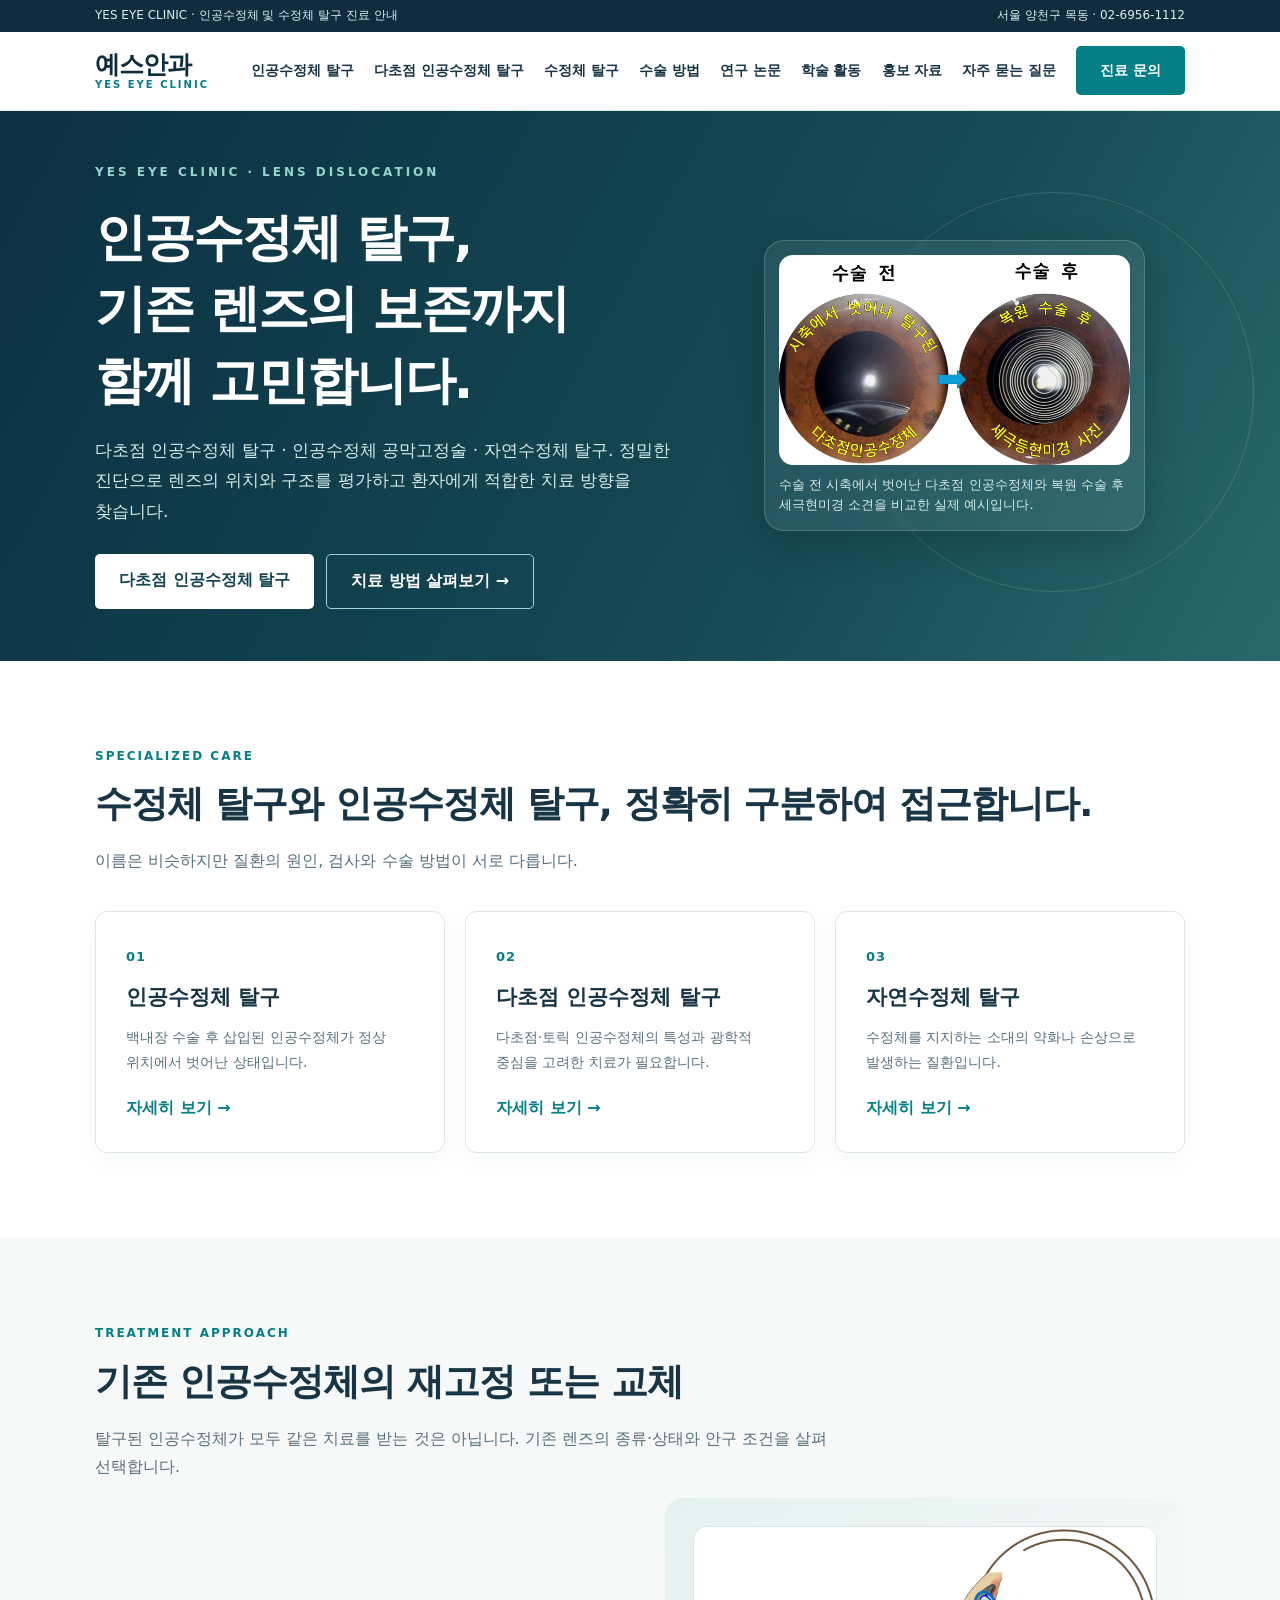
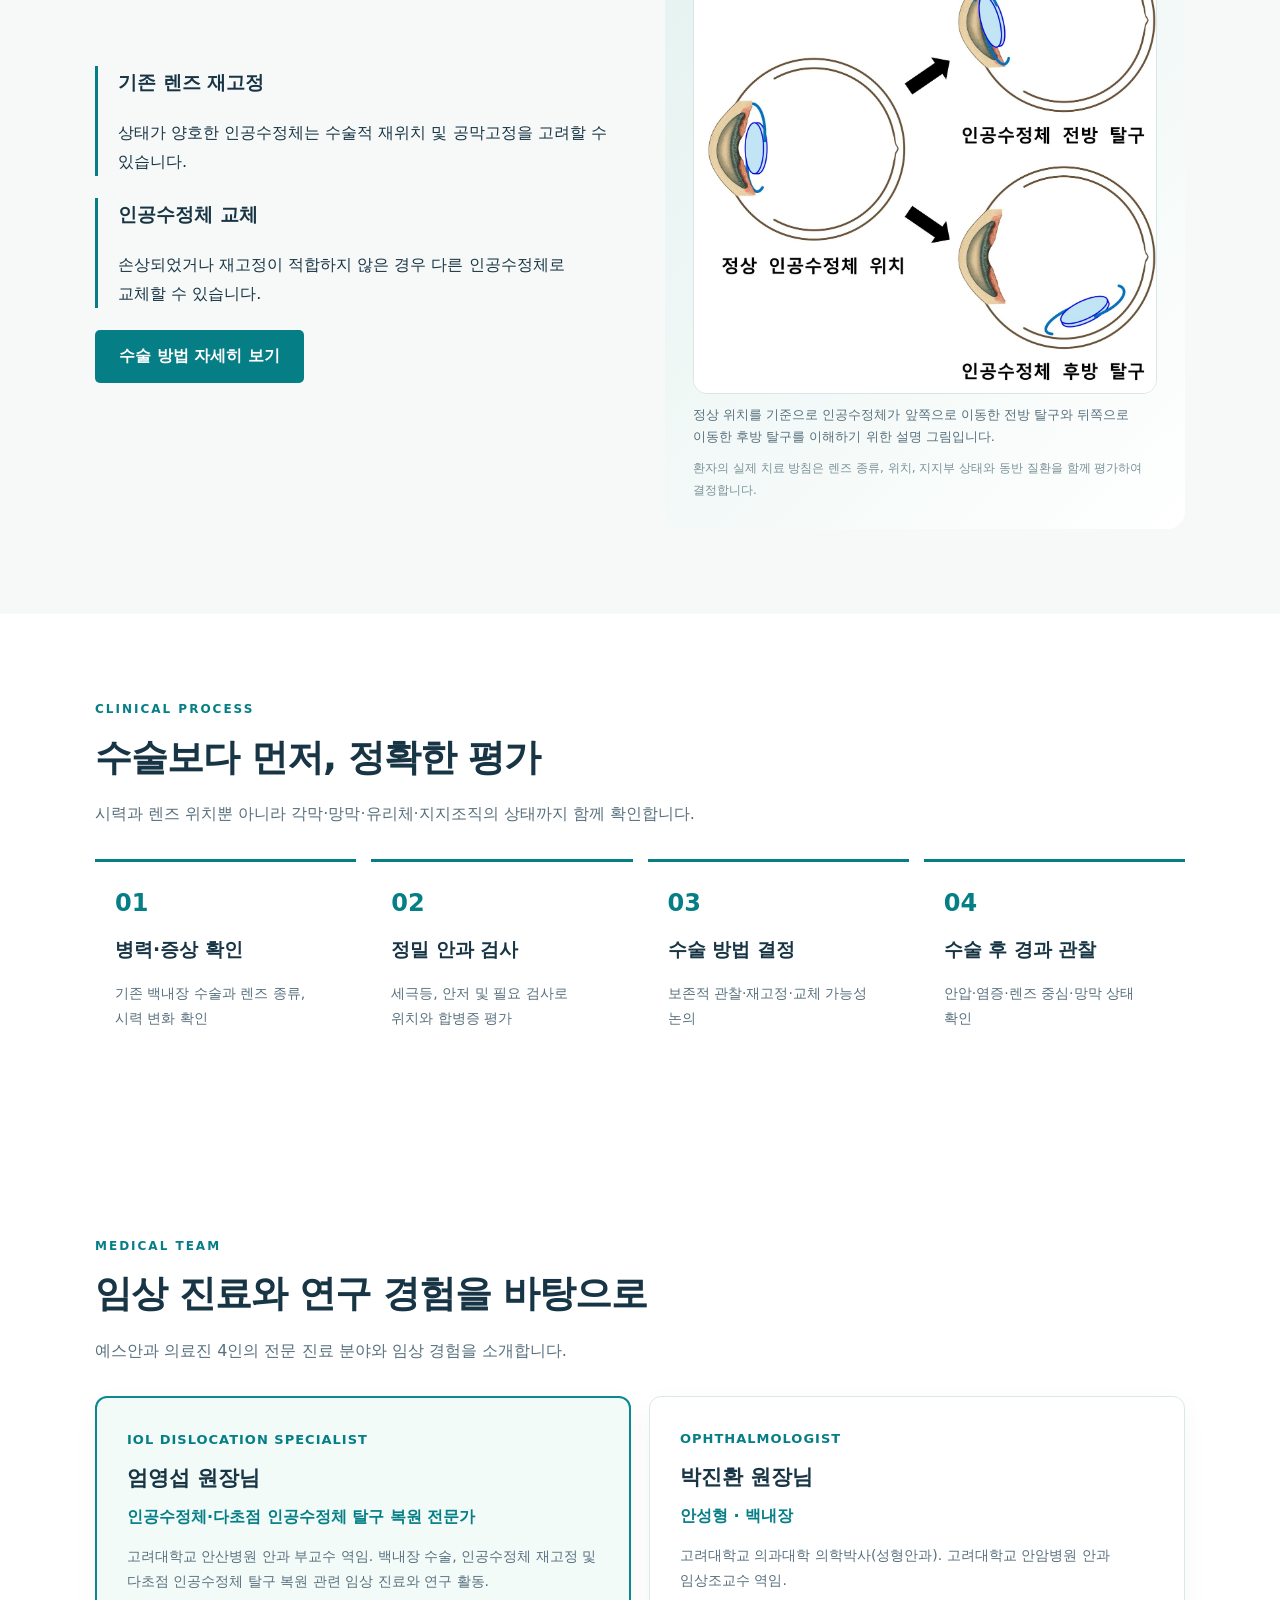
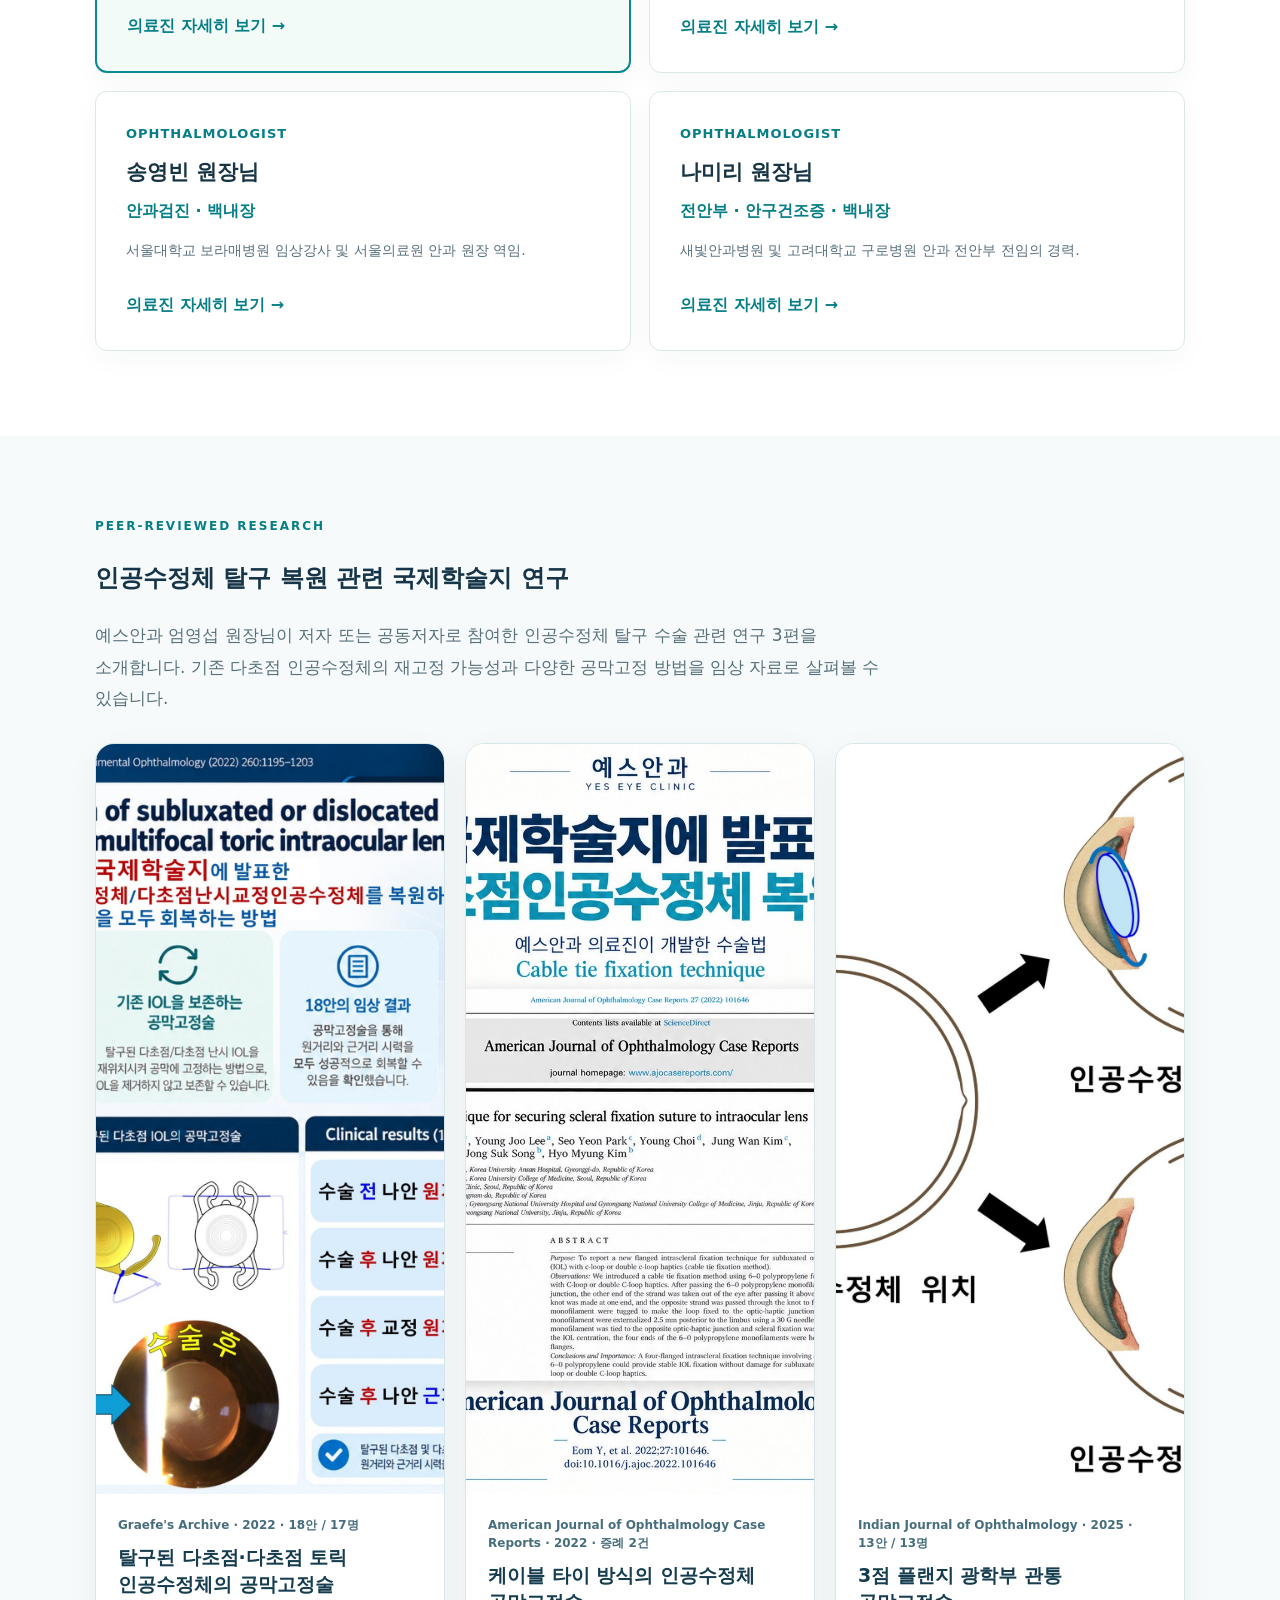
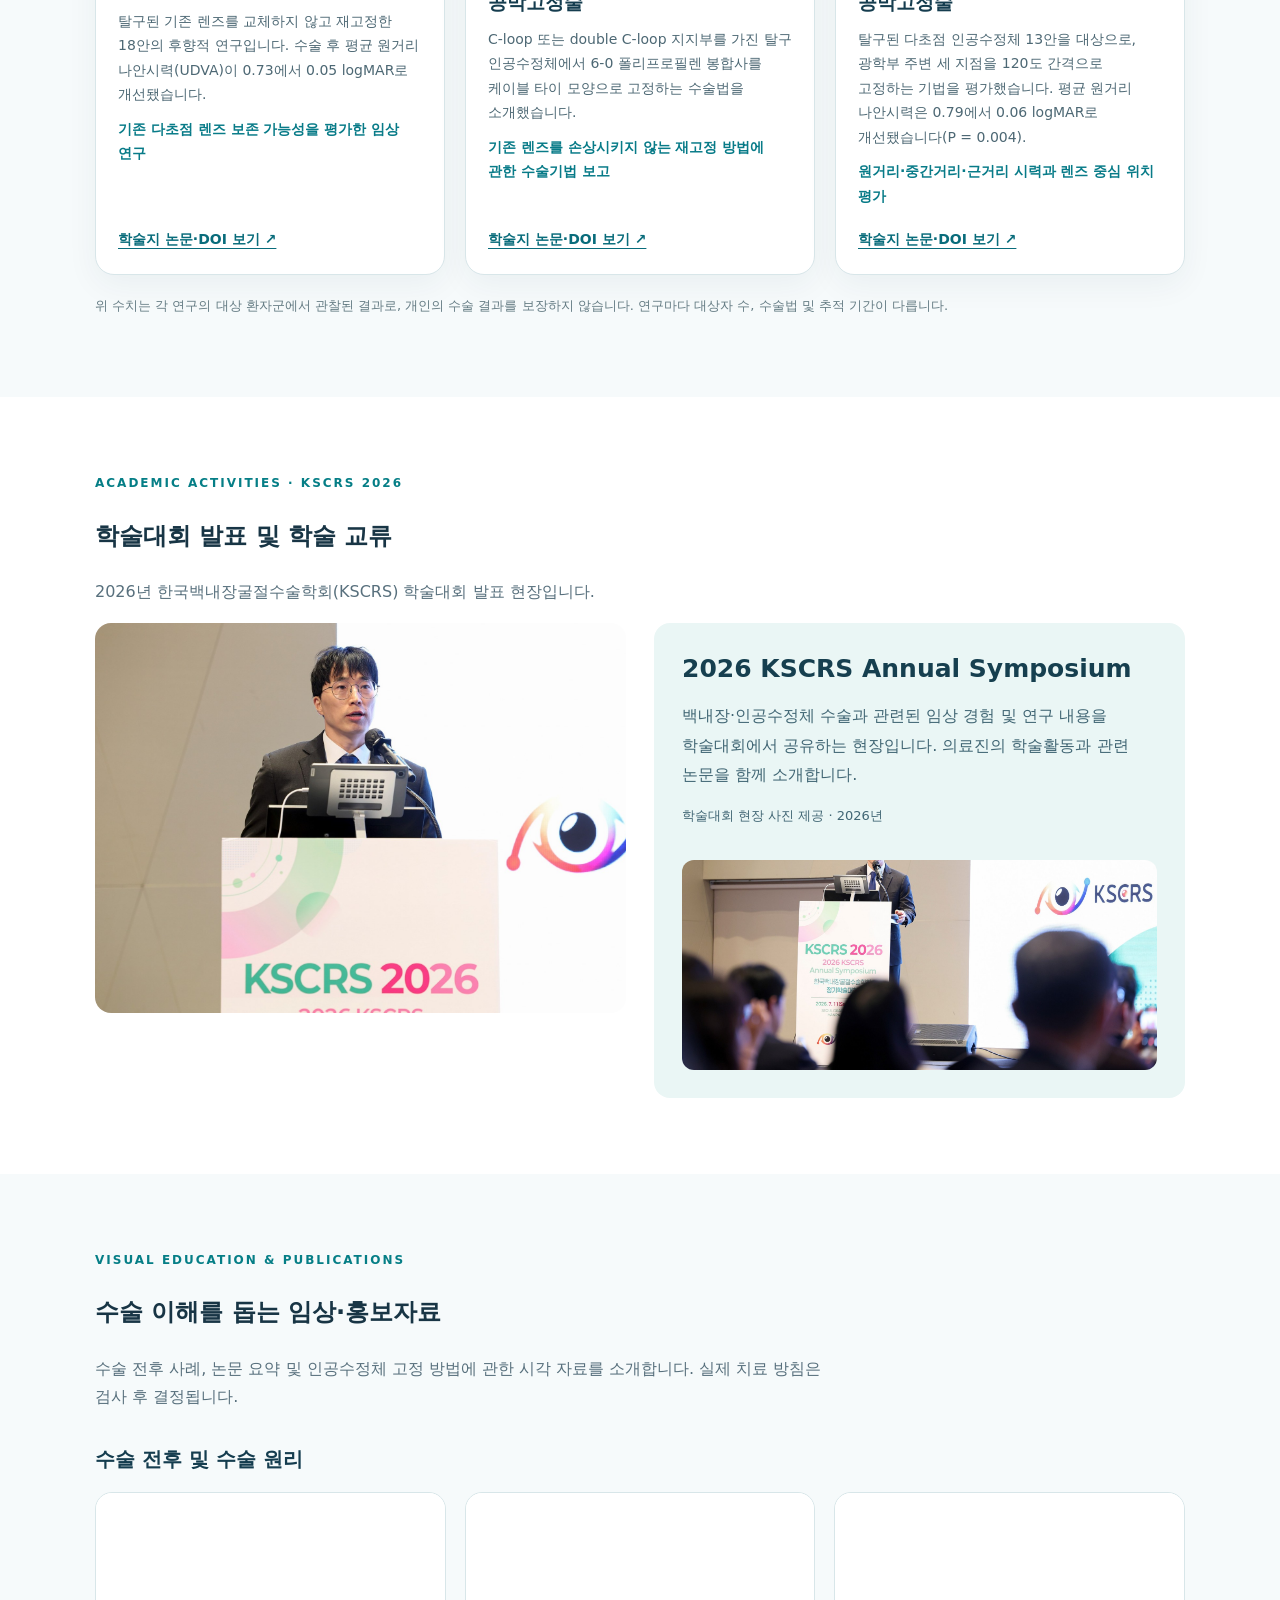
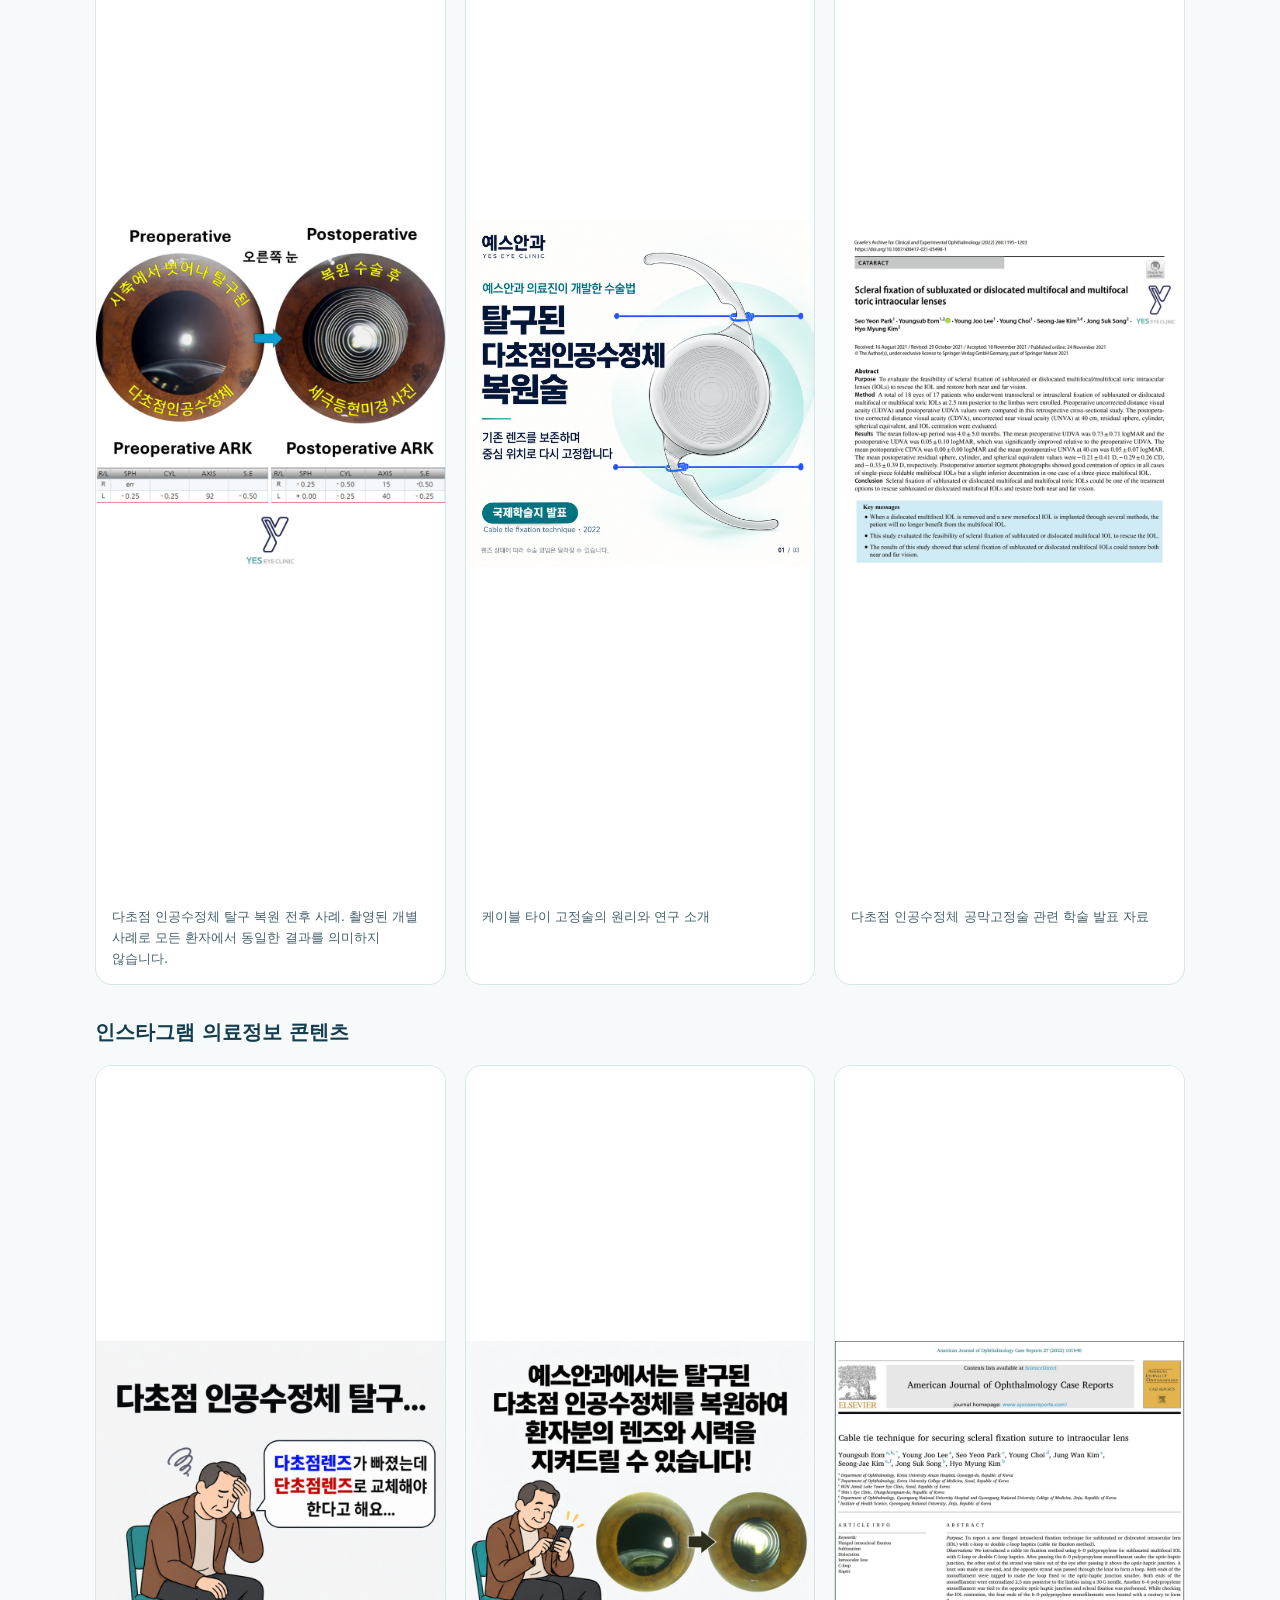
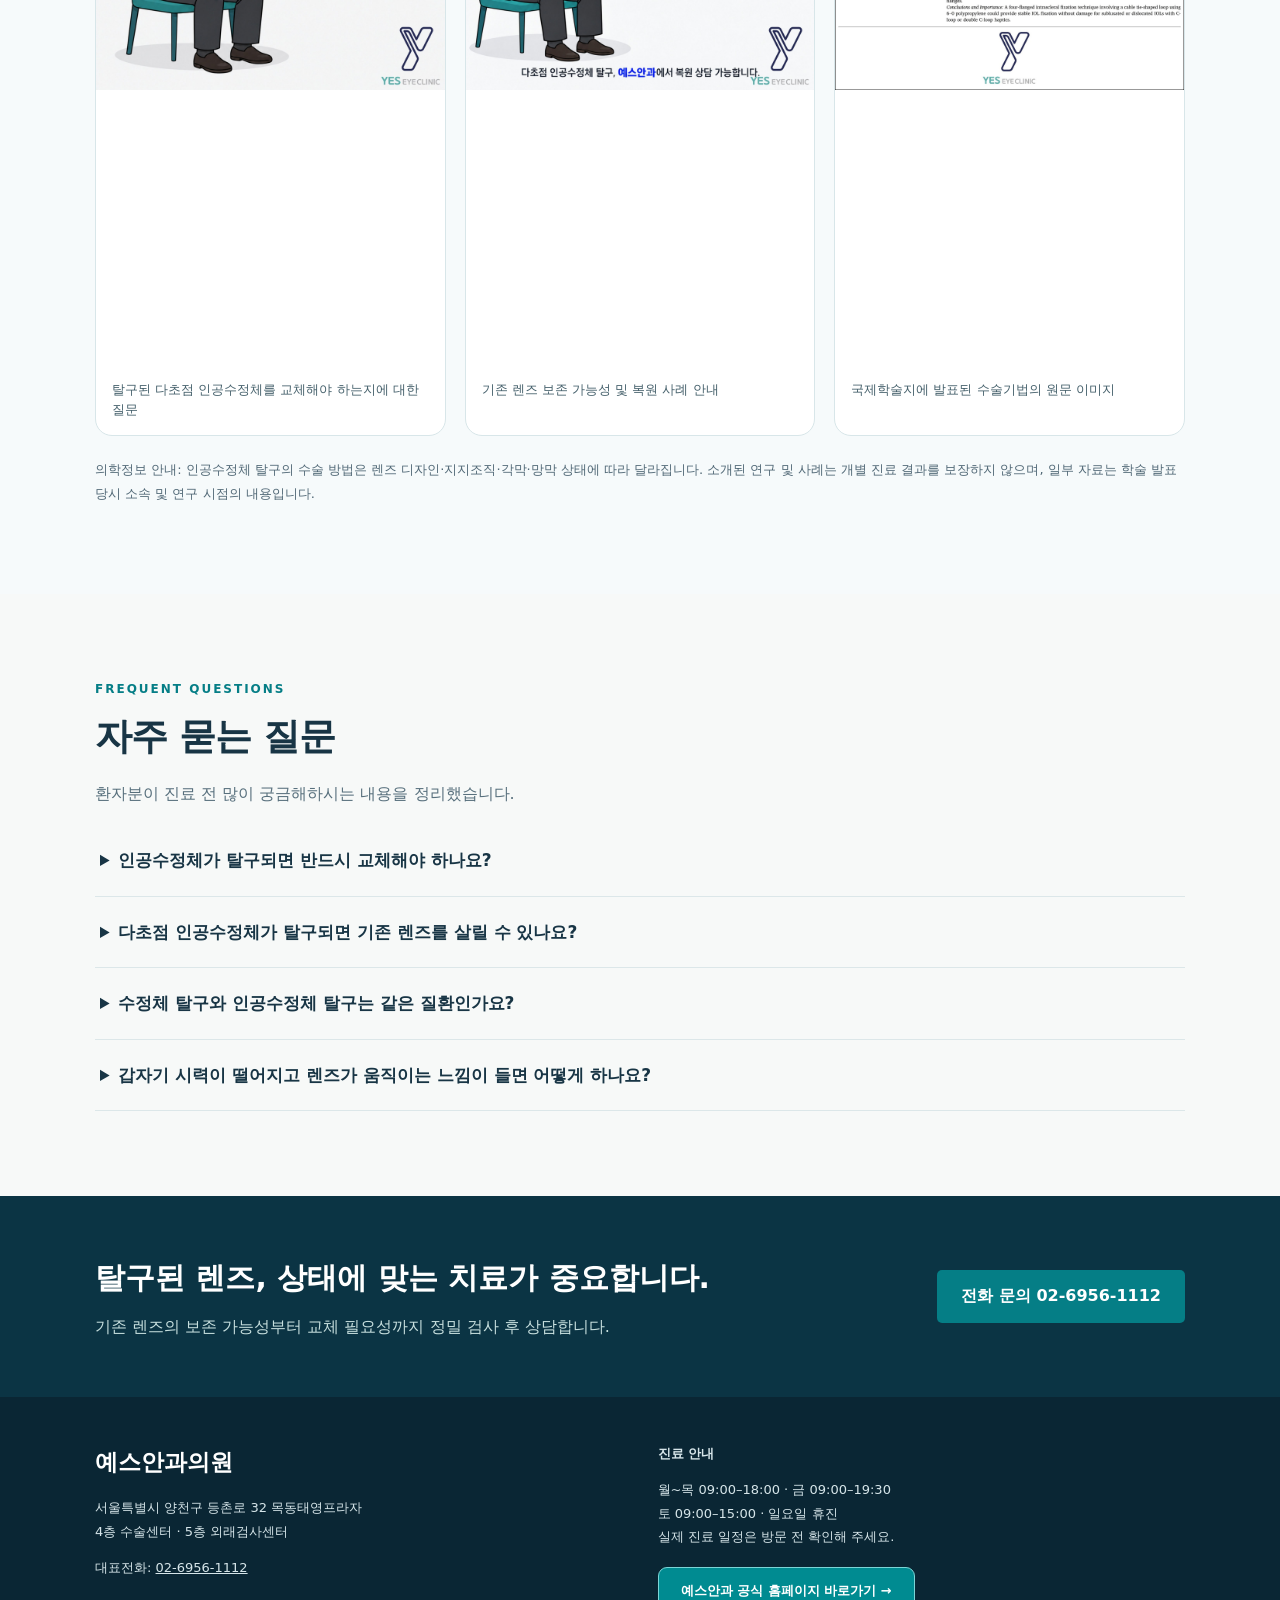
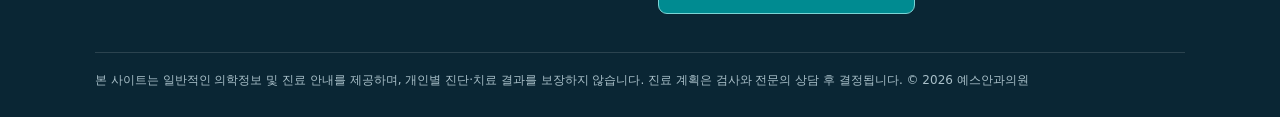
==== commit 2b643f05: "Add files via upload" ====
--- a/index.html
+++ b/index.html
@@ -1,6 +1,109 @@
 <!DOCTYPE html>
 
 <html lang="ko"><head><meta charset="utf-8"/><meta content="width=device-width, initial-scale=1" name="viewport"/><title>인공수정체 탈구·다초점 인공수정체 탈구·수정체 탈구 | 예스안과의원</title><meta content="인공수정체 탈구, 다초점 인공수정체 탈구, 수정체 탈구 진료 정보. 렌즈 재고정·공막고정·교체 가능성을 설명하는 목동 예스안과의원." name="description"/><meta content="index,follow,max-image-preview:large" name="robots"/><meta content="예스안과의원" name="author"/><link href="https://수정체탈구.com/" rel="canonical"/><meta content="website" property="og:type"/><meta content="ko_KR" property="og:locale"/><meta content="인공수정체 탈구·다초점 인공수정체 탈구·수정체 탈구 | 예스안과의원" property="og:title"/><meta content="인공수정체 탈구, 다초점 인공수정체 탈구, 수정체 탈구 진료 정보. 렌즈 재고정·공막고정·교체 가능성을 설명하는 목동 예스안과의원." property="og:description"/><meta content="https://수정체탈구.com/" property="og:url"/><meta content="https://수정체탈구.com/assets/og-image.svg" property="og:image"/><meta content="summary_large_image" name="twitter:card"/><style>
-:root{--navy:#102d40;--ink:#183545;--muted:#58707d;--sea:#057e86;--mint:#eaf6f3;--line:#dce7e9;--sand:#f7f9f8}*{box-sizing:border-box}html{scroll-behavior:smooth}body{margin:0;font-family:'Noto Sans KR',system-ui,-apple-system,sans-serif;color:var(--ink);line-height:1.8;word-break:keep-all}a{color:inherit;text-decoration:none}a:hover{color:var(--sea)}.container{max-width:1140px;padding:0 25px;margin:auto}.skip{position:absolute;top:-100px}.skip:focus{top:0;background:white;z-index:20}.topline{background:var(--navy);color:#dcefed;font-size:12px;padding:5px 0}.topline .container{display:flex;justify-content:space-between}header{background:#fff;position:sticky;top:0;z-index:10;border-bottom:1px solid var(--line)}.head{display:flex;align-items:center;justify-content:space-between;min-height:78px;gap:25px}.logo{font-size:25px;font-weight:800;letter-spacing:-1px;color:var(--navy);line-height:1.1}.logo small{display:block;font-size:10px;font-weight:700;letter-spacing:2px;color:var(--sea)}nav{display:flex;align-items:center;gap:20px;font-size:14px;font-weight:600}nav a{white-space:nowrap}.btn{background:var(--sea);color:#fff!important;display:inline-block;border-radius:5px;padding:12px 24px;font-weight:700;text-align:center}.btn.outline{background:transparent;color:var(--navy)!important;border:1px solid var(--navy)}.hero{background:linear-gradient(118deg,#0b3042 0%,#164b55 65%,#28696b 100%);color:white;position:relative;overflow:hidden}.hero .container{display:grid;grid-template-columns:1.13fr .87fr;align-items:center;min-height:550px;gap:30px}.eyebrow{font-size:12px;letter-spacing:3px;text-transform:uppercase;color:#94d6cd;font-weight:700}.hero h1{font-size:clamp(34px,4vw,55px);line-height:1.4;letter-spacing:-2px;margin:18px 0}.hero p{font-size:17px;max-width:600px;color:#d5ecea}.actions{display:flex;gap:12px;flex-wrap:wrap;margin-top:28px}.hero .btn{background:#fff;color:#134452!important}.hero .outline{border-color:#9ed4d1;background:transparent;color:#fff!important}.eye-wrap{position:relative}.eye-wrap img{width:100%;display:block}.hero .orb{position:absolute;right:-15%;top:-10%;border:1px solid #ffffff22;border-radius:50%;width:400px;height:400px}.crumb{padding:15px 0;font-size:12px;color:var(--muted)}.innerhero{background:#edf5f3;padding:60px 0 70px}.innerhero h1{font-size:clamp(32px,4vw,48px);line-height:1.4;margin:10px 0}.innerhero p{max-width:800px;color:#486571;font-size:17px}.section{padding:85px 0}.section.tint{background:var(--sand)}.section.dark{background:var(--navy);color:white}.kicker{color:var(--sea);font-weight:800;letter-spacing:2px;font-size:12px}.section h2{font-size:clamp(26px,3vw,37px);line-height:1.45;letter-spacing:-1px;margin:10px 0 16px}.intro{max-width:760px;color:var(--muted);font-size:16px}.cards{display:grid;grid-template-columns:repeat(3,1fr);gap:20px;margin-top:35px}.card{background:white;border:1px solid var(--line);border-radius:12px;padding:30px;box-shadow:0 8px 28px #102d4009}.card h3{margin:9px 0 8px;font-size:21px}.card p{margin:0;color:var(--muted);font-size:14px}.number{font-size:13px;color:var(--sea);font-weight:800;letter-spacing:1px}.arrow{display:inline-block;margin-top:18px;color:var(--sea);font-weight:700}.split{display:grid;grid-template-columns:1fr 1fr;gap:50px;align-items:center}.stat{border-left:3px solid var(--sea);padding-left:20px;margin:22px 0}.pill{display:inline-block;background:#ddf2ef;border-radius:40px;padding:6px 15px;margin:5px;font-weight:700;font-size:13px}.info{padding:25px 30px;border:1px solid #c8dfdc;background:#f0f8f6;border-radius:10px;margin:25px 0}.info strong{display:block;color:#12626b;margin-bottom:5px}.stepgrid{display:grid;grid-template-columns:repeat(4,1fr);gap:15px;margin-top:30px}.step{border-top:3px solid var(--sea);padding:20px;background:#fff;border-radius:0 0 8px 8px}.step b{color:var(--sea);font-size:24px}.step h3{margin:8px 0}.step p{color:var(--muted);font-size:14px}.article{max-width:850px}.article h2{margin-top:50px}.article h3{font-size:21px;margin-top:28px}.article p,.article li{font-size:16px}.article ul{padding-left:25px}.faq details{border-bottom:1px solid var(--line);padding:20px 5px}.faq summary{font-weight:700;cursor:pointer;font-size:17px}.faq p{color:var(--muted);margin-bottom:0}.cta{background:#0b3444;color:white;padding:55px 0}.cta .container{display:flex;align-items:center;justify-content:space-between;gap:35px}.cta h2{font-size:30px;margin:0 0 8px}.cta p{margin:0;color:#c7dfde}.footer{background:#0a2634;color:#d6e5e9;padding:45px 0 25px;font-size:13px}.footer-grid{display:grid;grid-template-columns:1fr 1fr;gap:35px}.footer a{text-decoration:underline}.footnote{border-top:1px solid #ffffff22;margin-top:25px;padding-top:17px;font-size:12px;color:#a9c0c9}.mobilecall{display:none}.visual-box{background:linear-gradient(135deg,#e4f2ef,#fff);padding:28px;border-radius:18px}.visual-box img{width:100%}@media(max-width:900px){nav{gap:10px;font-size:12px}.hero .container{min-height:460px}.cards{grid-template-columns:1fr 1fr}.stepgrid{grid-template-columns:1fr 1fr}}@media(max-width:700px){.topline{display:none}.container{padding:0 19px}.head{display:block;padding:15px 0}.logo{display:inline-block;font-size:22px}nav{margin-top:15px;overflow:auto;gap:18px;padding-bottom:7px}nav .btn{display:none}.hero .container{grid-template-columns:1fr;min-height:auto;padding-top:60px;padding-bottom:45px}.hero h1{font-size:37px}.hero .eye-wrap{max-width:330px;margin:auto}.cards,.split,.stepgrid,.footer-grid{grid-template-columns:1fr}.section{padding:65px 0}.cta .container{display:block}.cta .btn{margin-top:20px}.mobilecall{display:block;position:fixed;bottom:0;left:0;right:0;z-index:30;background:var(--sea);color:white;text-align:center;padding:12px;font-weight:800}.footer{padding-bottom:90px}}.photo-panel{background:rgba(255,255,255,.08);border:1px solid rgba(255,255,255,.18);padding:14px;border-radius:20px;backdrop-filter:blur(2px);box-shadow:0 14px 40px rgba(0,0,0,.18)}.photo-panel img{width:100%;display:block;border-radius:14px}.photo-panel figcaption{font-size:13px;color:#d5ecea;margin-top:10px;line-height:1.6}.hero .photo-panel figcaption{color:#d5ecea}.visual-box figure{margin:0}.visual-box img{width:100%;display:block;border-radius:14px;border:1px solid #d8e7e6}.visual-box figcaption{font-size:13px;color:var(--muted);margin-top:10px;line-height:1.7}.notice-mini{margin-top:10px;font-size:12px;color:#7a9198}@media(max-width:700px){.photo-panel{padding:10px;border-radius:16px}}.team-grid{display:grid;grid-template-columns:repeat(2,minmax(0,1fr));gap:18px;margin-top:30px}.doctor-card{display:flex;flex-direction:column;min-height:260px}.doctor-card h3{margin-bottom:5px}.doctor-card .doctor-specialty{color:#057e86;font-weight:800;font-size:16px;margin:0 0 12px}.doctor-card .arrow{margin-top:auto;padding-top:18px}.doctor-feature{border:2px solid #0b8990;background:#f3fbf9}@media(max-width:700px){.team-grid{grid-template-columns:1fr}.doctor-card{min-height:unset}}</style><script type="application/ld+json">{"@context": "https://schema.org", "@type": "WebPage", "name": "인공수정체 탈구·다초점 인공수정체 탈구·수정체 탈구 | 예스안과의원", "url": "https://수정체탈구.com/", "description": "인공수정체 탈구, 다초점 인공수정체 탈구, 수정체 탈구 진료 정보. 렌즈 재고정·공막고정·교체 가능성을 설명하는 목동 예스안과의원.", "inLanguage": "ko-KR", "publisher": {"@id": "https://수정체탈구.com/#clinic"}}</script>
+:root{--navy:#102d40;--ink:#183545;--muted:#58707d;--sea:#057e86;--mint:#eaf6f3;--line:#dce7e9;--sand:#f7f9f8}*{box-sizing:border-box}html{scroll-behavior:smooth}body{margin:0;font-family:'Noto Sans KR',system-ui,-apple-system,sans-serif;color:var(--ink);line-height:1.8;word-break:keep-all}a{color:inherit;text-decoration:none}a:hover{color:var(--sea)}.container{max-width:1140px;padding:0 25px;margin:auto}.skip{position:absolute;top:-100px}.skip:focus{top:0;background:white;z-index:20}.topline{background:var(--navy);color:#dcefed;font-size:12px;padding:5px 0}.topline .container{display:flex;justify-content:space-between}header{background:#fff;position:sticky;top:0;z-index:10;border-bottom:1px solid var(--line)}.head{display:flex;align-items:center;justify-content:space-between;min-height:78px;gap:25px}.logo{font-size:25px;font-weight:800;letter-spacing:-1px;color:var(--navy);line-height:1.1}.logo small{display:block;font-size:10px;font-weight:700;letter-spacing:2px;color:var(--sea)}nav{display:flex;align-items:center;gap:20px;font-size:14px;font-weight:600}nav a{white-space:nowrap}.btn{background:var(--sea);color:#fff!important;display:inline-block;border-radius:5px;padding:12px 24px;font-weight:700;text-align:center}.btn.outline{background:transparent;color:var(--navy)!important;border:1px solid var(--navy)}.hero{background:linear-gradient(118deg,#0b3042 0%,#164b55 65%,#28696b 100%);color:white;position:relative;overflow:hidden}.hero .container{display:grid;grid-template-columns:1.13fr .87fr;align-items:center;min-height:550px;gap:30px}.eyebrow{font-size:12px;letter-spacing:3px;text-transform:uppercase;color:#94d6cd;font-weight:700}.hero h1{font-size:clamp(34px,4vw,55px);line-height:1.4;letter-spacing:-2px;margin:18px 0}.hero p{font-size:17px;max-width:600px;color:#d5ecea}.actions{display:flex;gap:12px;flex-wrap:wrap;margin-top:28px}.hero .btn{background:#fff;color:#134452!important}.hero .outline{border-color:#9ed4d1;background:transparent;color:#fff!important}.eye-wrap{position:relative}.eye-wrap img{width:100%;display:block}.hero .orb{position:absolute;right:-15%;top:-10%;border:1px solid #ffffff22;border-radius:50%;width:400px;height:400px}.crumb{padding:15px 0;font-size:12px;color:var(--muted)}.innerhero{background:#edf5f3;padding:60px 0 70px}.innerhero h1{font-size:clamp(32px,4vw,48px);line-height:1.4;margin:10px 0}.innerhero p{max-width:800px;color:#486571;font-size:17px}.section{padding:85px 0}.section.tint{background:var(--sand)}.section.dark{background:var(--navy);color:white}.kicker{color:var(--sea);font-weight:800;letter-spacing:2px;font-size:12px}.section h2{font-size:clamp(26px,3vw,37px);line-height:1.45;letter-spacing:-1px;margin:10px 0 16px}.intro{max-width:760px;color:var(--muted);font-size:16px}.cards{display:grid;grid-template-columns:repeat(3,1fr);gap:20px;margin-top:35px}.card{background:white;border:1px solid var(--line);border-radius:12px;padding:30px;box-shadow:0 8px 28px #102d4009}.card h3{margin:9px 0 8px;font-size:21px}.card p{margin:0;color:var(--muted);font-size:14px}.number{font-size:13px;color:var(--sea);font-weight:800;letter-spacing:1px}.arrow{display:inline-block;margin-top:18px;color:var(--sea);font-weight:700}.split{display:grid;grid-template-columns:1fr 1fr;gap:50px;align-items:center}.stat{border-left:3px solid var(--sea);padding-left:20px;margin:22px 0}.pill{display:inline-block;background:#ddf2ef;border-radius:40px;padding:6px 15px;margin:5px;font-weight:700;font-size:13px}.info{padding:25px 30px;border:1px solid #c8dfdc;background:#f0f8f6;border-radius:10px;margin:25px 0}.info strong{display:block;color:#12626b;margin-bottom:5px}.stepgrid{display:grid;grid-template-columns:repeat(4,1fr);gap:15px;margin-top:30px}.step{border-top:3px solid var(--sea);padding:20px;background:#fff;border-radius:0 0 8px 8px}.step b{color:var(--sea);font-size:24px}.step h3{margin:8px 0}.step p{color:var(--muted);font-size:14px}.article{max-width:850px}.article h2{margin-top:50px}.article h3{font-size:21px;margin-top:28px}.article p,.article li{font-size:16px}.article ul{padding-left:25px}.faq details{border-bottom:1px solid var(--line);padding:20px 5px}.faq summary{font-weight:700;cursor:pointer;font-size:17px}.faq p{color:var(--muted);margin-bottom:0}.cta{background:#0b3444;color:white;padding:55px 0}.cta .container{display:flex;align-items:center;justify-content:space-between;gap:35px}.cta h2{font-size:30px;margin:0 0 8px}.cta p{margin:0;color:#c7dfde}.footer{background:#0a2634;color:#d6e5e9;padding:45px 0 25px;font-size:13px}.footer-grid{display:grid;grid-template-columns:1fr 1fr;gap:35px}.footer a{text-decoration:underline}.footnote{border-top:1px solid #ffffff22;margin-top:25px;padding-top:17px;font-size:12px;color:#a9c0c9}.mobilecall{display:none}.visual-box{background:linear-gradient(135deg,#e4f2ef,#fff);padding:28px;border-radius:18px}.visual-box img{width:100%}@media(max-width:900px){nav{gap:10px;font-size:12px}.hero .container{min-height:460px}.cards{grid-template-columns:1fr 1fr}.stepgrid{grid-template-columns:1fr 1fr}}@media(max-width:700px){.topline{display:none}.container{padding:0 19px}.head{display:block;padding:15px 0}.logo{display:inline-block;font-size:22px}nav{margin-top:15px;overflow:auto;gap:18px;padding-bottom:7px}nav .btn{display:none}.hero .container{grid-template-columns:1fr;min-height:auto;padding-top:60px;padding-bottom:45px}.hero h1{font-size:37px}.hero .eye-wrap{max-width:330px;margin:auto}.cards,.split,.stepgrid,.footer-grid{grid-template-columns:1fr}.section{padding:65px 0}.cta .container{display:block}.cta .btn{margin-top:20px}.mobilecall{display:block;position:fixed;bottom:0;left:0;right:0;z-index:30;background:var(--sea);color:white;text-align:center;padding:12px;font-weight:800}.footer{padding-bottom:90px}}.photo-panel{background:rgba(255,255,255,.08);border:1px solid rgba(255,255,255,.18);padding:14px;border-radius:20px;backdrop-filter:blur(2px);box-shadow:0 14px 40px rgba(0,0,0,.18)}.photo-panel img{width:100%;display:block;border-radius:14px}.photo-panel figcaption{font-size:13px;color:#d5ecea;margin-top:10px;line-height:1.6}.hero .photo-panel figcaption{color:#d5ecea}.visual-box figure{margin:0}.visual-box img{width:100%;display:block;border-radius:14px;border:1px solid #d8e7e6}.visual-box figcaption{font-size:13px;color:var(--muted);margin-top:10px;line-height:1.7}.notice-mini{margin-top:10px;font-size:12px;color:#7a9198}@media(max-width:700px){.photo-panel{padding:10px;border-radius:16px}}.team-grid{display:grid;grid-template-columns:repeat(2,minmax(0,1fr));gap:18px;margin-top:30px}.doctor-card{display:flex;flex-direction:column;min-height:260px}.doctor-card h3{margin-bottom:5px}.doctor-card .doctor-specialty{color:#057e86;font-weight:800;font-size:16px;margin:0 0 12px}.doctor-card .arrow{margin-top:auto;padding-top:18px}.doctor-feature{border:2px solid #0b8990;background:#f3fbf9}@media(max-width:700px){.team-grid{grid-template-columns:1fr}.doctor-card{min-height:unset}}
+/* Research and academic activity section – scoped styling */
+.research-area{padding:80px 0;background:#f6fafb;color:#173548}
+.research-area .research-lead{max-width:790px;color:#58707a;font-size:17px;line-height:1.85;margin:12px 0 28px}
+.research-area .paper-grid{display:grid;grid-template-columns:repeat(3,minmax(0,1fr));gap:20px}
+.research-area .paper-card{overflow:hidden;border:1px solid #d8e6e9;background:white;border-radius:19px;box-shadow:0 10px 32px rgba(18,58,71,.055);display:flex;flex-direction:column}
+.research-area .paper-card img{display:block;width:100%;aspect-ratio:16/10;object-fit:cover;object-position:top;background:#ecf3f5}
+.research-area .paper-content{padding:22px;flex:1;display:flex;flex-direction:column;gap:10px}
+.research-area .paper-content h3{margin:0;font-size:19px;line-height:1.45;color:#153d4f}
+.research-area .paper-meta{font-size:12px;color:#476e7c;font-weight:700;line-height:1.5}
+.research-area .paper-content p{font-size:14px;line-height:1.75;color:#4d6874;margin:0}
+.research-area .paper-data{font-weight:700;color:#087b88!important}
+.research-area .paper-link{margin-top:auto;display:inline-flex;align-items:center;gap:6px;color:#096c7b;font-weight:800;text-decoration:underline;text-underline-offset:4px;font-size:14px;padding-top:9px}
+.research-area .research-notice{margin:20px 0 0;font-size:13px;line-height:1.7;color:#657c84}
+.academic-area{padding:76px 0;background:#fff}
+.academic-area .academic-grid{display:grid;grid-template-columns:1fr 1fr;gap:28px;align-items:stretch}
+.academic-area .academic-photo{width:100%;height:100%;max-height:390px;object-fit:cover;border-radius:16px}
+.academic-area .academic-panel{padding:28px;background:#eaf6f5;border-radius:16px;display:flex;flex-direction:column;justify-content:center;gap:14px}
+.academic-area .academic-panel h3{font-size:25px;line-height:1.45;margin:0;color:#163f4f}
+.academic-area .academic-panel p{line-height:1.85;color:#416674;margin:0}
+.academic-area .secondary-photo{margin-top:18px;width:100%;max-height:210px;object-fit:cover;border-radius:12px}
+.gallery-area{padding:76px 0;background:#f6fafb}
+.gallery-area .gallery-grid{display:grid;grid-template-columns:repeat(3,minmax(0,1fr));gap:19px}
+.gallery-area figure{margin:0;background:#fff;border:1px solid #d8e6e9;border-radius:17px;overflow:hidden}
+.gallery-area figure img{display:block;width:100%;aspect-ratio:4/4;object-fit:contain;background:#fff}
+.gallery-area figcaption{padding:14px 16px;color:#46616c;line-height:1.6;font-size:13px}
+.gallery-area .gallery-heading{margin:29px 0 15px;font-size:20px;color:#153d4f}
+.gallery-area .research-disclaimer{font-size:13px;line-height:1.8;color:#526977;margin-top:22px}
+@media(max-width:850px){.research-area .paper-grid,.gallery-area .gallery-grid{grid-template-columns:1fr 1fr}.academic-area .academic-grid{grid-template-columns:1fr}}
+@media(max-width:560px){.research-area .paper-grid,.gallery-area .gallery-grid{grid-template-columns:1fr}.research-area,.academic-area,.gallery-area{padding:54px 0}.academic-area .academic-panel{padding:22px}}
+</style><script type="application/ld+json">{"@context": "https://schema.org", "@type": "WebPage", "name": "인공수정체 탈구·다초점 인공수정체 탈구·수정체 탈구 | 예스안과의원", "url": "https://수정체탈구.com/", "description": "인공수정체 탈구, 다초점 인공수정체 탈구, 수정체 탈구 진료 정보. 렌즈 재고정·공막고정·교체 가능성을 설명하는 목동 예스안과의원.", "inLanguage": "ko-KR", "publisher": {"@id": "https://수정체탈구.com/#clinic"}}</script>
 <script type="application/ld+json">{"@context": "https://schema.org", "@type": "MedicalClinic", "@id": "https://수정체탈구.com/#clinic", "name": "예스안과의원", "url": "https://yes-oph.com/", "telephone": "02-6956-1112", "medicalSpecialty": "Ophthalmologic", "address": {"@type": "PostalAddress", "streetAddress": "등촌로 32 목동태영프라자 4층·5층", "addressLocality": "양천구", "addressRegion": "서울특별시", "addressCountry": "KR"}, "employee": [{"@type": "Physician", "name": "엄영섭"}, {"@type": "Physician", "name": "박진환"}, {"@type": "Physician", "name": "송영빈"}, {"@type": "Physician", "name": "나미리"}]}</script>
-<script type="application/ld+json">{"@context": "https://schema.org", "@type": "FAQPage", "mainEntity": [{"@type": "Question", "name": "인공수정체가 탈구되면 반드시 교체해야 하나요?", "acceptedAnswer": {"@type": "Answer", "text": "반드시 그렇지는 않습니다. 인공수정체의 종류와 상태, 지지 조직, 망막 상태 등에 따라 기존 렌즈 재고정 또는 교체 여부를 결정합니다."}}, {"@type": "Question", "name": "다초점 인공수정체가 탈구되면 기존 렌즈를 살릴 수 있나요?", "acceptedAnswer": {"@type": "Answer", "text": "일부 환자에서는 기존 다초점 인공수정체의 재고정이 가능합니다. 렌즈 디자인과 손상 여부, 위치 등을 평가해야 합니다."}}, {"@type": "Question", "name": "수정체 탈구와 인공수정체 탈구는 같은 질환인가요?", "acceptedAnswer": {"@type": "Answer", "text": "다릅니다. 수정체 탈구는 본래의 자연수정체 위치 이상이고, 인공수정체 탈구는 백내장 수술 후 삽입된 인공수정체의 위치 이상입니다."}}, {"@type": "Question", "name": "갑자기 시력이 떨어지고 렌즈가 움직이는 느낌이 들면 어떻게 하나요?", "acceptedAnswer": {"@type": "Answer", "text": "시력 저하나 통증, 심한 충혈, 번쩍임 또는 비문증의 갑작스러운 증가가 있다면 지체하지 말고 안과 진료를 받으세요. 급격한 증상에는 망막 등 다른 문제의 평가도 필요합니다."}}]}</script></head><body><a class="skip" href="#main">본문 바로가기</a><div class="topline"><div class="container"><span>YES EYE CLINIC · 인공수정체 및 수정체 탈구 진료 안내</span><span>서울 양천구 목동 · 02-6956-1112</span></div></div><header><div class="container head"><a class="logo" href="./">예스안과<small>YES EYE CLINIC</small></a><nav aria-label="주요 메뉴"><a href="./iol-dislocation.html">인공수정체 탈구</a><a href="./multifocal-iol.html">다초점 인공수정체 탈구</a><a href="./lens-dislocation.html">수정체 탈구</a><a href="./treatment.html">수술 방법</a><a href="./faq.html">자주 묻는 질문</a><a class="btn" href="tel:0269561112">진료 문의</a></nav></div></header><main id="main"><section class="hero"><div class="container"><div><div class="eyebrow">YES EYE CLINIC · LENS DISLOCATION</div><h1>인공수정체 탈구,<br/>기존 렌즈의 보존까지<br/>함께 고민합니다.</h1><p>다초점 인공수정체 탈구 · 인공수정체 공막고정술 · 자연수정체 탈구. 정밀한 진단으로 렌즈의 위치와 구조를 평가하고 환자에게 적합한 치료 방향을 찾습니다.</p><div class="actions"><a class="btn" href="./multifocal-iol.html">다초점 인공수정체 탈구</a><a class="btn outline" href="./treatment.html">치료 방법 살펴보기 →</a></div></div><div class="eye-wrap"><div class="orb"></div><figure class="photo-panel"><img alt="시축에서 벗어난 다초점 인공수정체를 복원한 수술 전후 비교 사진" decoding="async" loading="eager" src="./surgery-before-after.jpg" width="1400"/><figcaption>수술 전 시축에서 벗어난 다초점 인공수정체와 복원 수술 후 세극현미경 소견을 비교한 실제 예시입니다.</figcaption></figure></div></div></section><section class="section"><div class="container"><div class="kicker">SPECIALIZED CARE</div><h2>수정체 탈구와 인공수정체 탈구, 정확히 구분하여 접근합니다.</h2><p class="intro">이름은 비슷하지만 질환의 원인, 검사와 수술 방법이 서로 다릅니다.</p><div class="cards"><a class="card" href="./iol-dislocation.html"><span class="number">01</span><h3>인공수정체 탈구</h3><p>백내장 수술 후 삽입된 인공수정체가 정상 위치에서 벗어난 상태입니다.</p><span class="arrow">자세히 보기 →</span></a><a class="card" href="./multifocal-iol.html"><span class="number">02</span><h3>다초점 인공수정체 탈구</h3><p>다초점·토릭 인공수정체의 특성과 광학적 중심을 고려한 치료가 필요합니다.</p><span class="arrow">자세히 보기 →</span></a><a class="card" href="./lens-dislocation.html"><span class="number">03</span><h3>자연수정체 탈구</h3><p>수정체를 지지하는 소대의 약화나 손상으로 발생하는 질환입니다.</p><span class="arrow">자세히 보기 →</span></a></div></div></section><section class="section tint"><div class="container"><div class="kicker">TREATMENT APPROACH</div><h2>기존 인공수정체의 재고정 또는 교체</h2><p class="intro">탈구된 인공수정체가 모두 같은 치료를 받는 것은 아닙니다. 기존 렌즈의 종류·상태와 안구 조건을 살펴 선택합니다.</p><div class="split"><div><div class="stat"><h3>기존 렌즈 재고정</h3><p>상태가 양호한 인공수정체는 수술적 재위치 및 공막고정을 고려할 수 있습니다.</p></div><div class="stat"><h3>인공수정체 교체</h3><p>손상되었거나 재고정이 적합하지 않은 경우 다른 인공수정체로 교체할 수 있습니다.</p></div><a class="btn" href="./treatment.html">수술 방법 자세히 보기</a></div><div class="visual-box"><figure><img alt="정상 인공수정체 위치와 전방 탈구 및 후방 탈구를 설명하는 도식" decoding="async" loading="lazy" src="./iol-dislocation-diagram.jpg" width="1400"/><figcaption>정상 위치를 기준으로 인공수정체가 앞쪽으로 이동한 전방 탈구와 뒤쪽으로 이동한 후방 탈구를 이해하기 위한 설명 그림입니다.</figcaption></figure><div class="notice-mini">환자의 실제 치료 방침은 렌즈 종류, 위치, 지지부 상태와 동반 질환을 함께 평가하여 결정합니다.</div></div></div></div></section><section class="section"><div class="container"><div class="kicker">CLINICAL PROCESS</div><h2>수술보다 먼저, 정확한 평가</h2><p class="intro">시력과 렌즈 위치뿐 아니라 각막·망막·유리체·지지조직의 상태까지 함께 확인합니다.</p><div class="stepgrid"><div class="step"><b>01</b><h3>병력·증상 확인</h3><p>기존 백내장 수술과 렌즈 종류, 시력 변화 확인</p></div><div class="step"><b>02</b><h3>정밀 안과 검사</h3><p>세극등, 안저 및 필요 검사로 위치와 합병증 평가</p></div><div class="step"><b>03</b><h3>수술 방법 결정</h3><p>보존적 관찰·재고정·교체 가능성 논의</p></div><div class="step"><b>04</b><h3>수술 후 경과 관찰</h3><p>안압·염증·렌즈 중심·망막 상태 확인</p></div></div></div></section><section class="section"><div class="container"><div class="kicker">MEDICAL TEAM</div><h2>임상 진료와 연구 경험을 바탕으로</h2><p class="intro">예스안과 의료진 4인의 전문 진료 분야와 임상 경험을 소개합니다.</p><div class="team-grid"><article class="card doctor-card doctor-feature"><span class="number">IOL DISLOCATION SPECIALIST</span><h3>엄영섭 원장님</h3><p class="doctor-specialty">인공수정체·다초점 인공수정체 탈구 복원 전문가</p><p>고려대학교 안산병원 안과 부교수 역임. 백내장 수술, 인공수정체 재고정 및 다초점 인공수정체 탈구 복원 관련 임상 진료와 연구 활동.</p><a class="arrow" href="https://blog.yes-oph.com/doctors" rel="noopener noreferrer" target="_blank">의료진 자세히 보기 →</a></article><article class="card doctor-card"><span class="number">OPHTHALMOLOGIST</span><h3>박진환 원장님</h3><p class="doctor-specialty">안성형 · 백내장</p><p>고려대학교 의과대학 의학박사(성형안과). 고려대학교 안암병원 안과 임상조교수 역임.</p><a class="arrow" href="https://blog.yes-oph.com/doctors" rel="noopener noreferrer" target="_blank">의료진 자세히 보기 →</a></article><article class="card doctor-card"><span class="number">OPHTHALMOLOGIST</span><h3>송영빈 원장님</h3><p class="doctor-specialty">안과검진 · 백내장</p><p>서울대학교 보라매병원 임상강사 및 서울의료원 안과 원장 역임.</p><a class="arrow" href="https://blog.yes-oph.com/doctors" rel="noopener noreferrer" target="_blank">의료진 자세히 보기 →</a></article><article class="card doctor-card"><span class="number">OPHTHALMOLOGIST</span><h3>나미리 원장님</h3><p class="doctor-specialty">전안부 · 안구건조증 · 백내장</p><p>새빛안과병원 및 고려대학교 구로병원 안과 전안부 전임의 경력.</p><a class="arrow" href="https://blog.yes-oph.com/doctors/dr-na-mi-ri" rel="noopener noreferrer" target="_blank">의료진 자세히 보기 →</a></article></div></div></section><section class="section tint"><div class="container"><div class="kicker">FREQUENT QUESTIONS</div><h2>자주 묻는 질문</h2><p class="intro">환자분이 진료 전 많이 궁금해하시는 내용을 정리했습니다.</p><div class="faq"><details><summary>인공수정체가 탈구되면 반드시 교체해야 하나요?</summary><p>반드시 그렇지는 않습니다. 인공수정체의 종류와 상태, 지지 조직, 망막 상태 등에 따라 기존 렌즈 재고정 또는 교체 여부를 결정합니다.</p></details><details><summary>다초점 인공수정체가 탈구되면 기존 렌즈를 살릴 수 있나요?</summary><p>일부 환자에서는 기존 다초점 인공수정체의 재고정이 가능합니다. 렌즈 디자인과 손상 여부, 위치 등을 평가해야 합니다.</p></details><details><summary>수정체 탈구와 인공수정체 탈구는 같은 질환인가요?</summary><p>다릅니다. 수정체 탈구는 본래의 자연수정체 위치 이상이고, 인공수정체 탈구는 백내장 수술 후 삽입된 인공수정체의 위치 이상입니다.</p></details><details><summary>갑자기 시력이 떨어지고 렌즈가 움직이는 느낌이 들면 어떻게 하나요?</summary><p>시력 저하나 통증, 심한 충혈, 번쩍임 또는 비문증의 갑작스러운 증가가 있다면 지체하지 말고 안과 진료를 받으세요. 급격한 증상에는 망막 등 다른 문제의 평가도 필요합니다.</p></details></div></div></section></main><section class="cta"><div class="container"><div><h2>탈구된 렌즈, 상태에 맞는 치료가 중요합니다.</h2><p>기존 렌즈의 보존 가능성부터 교체 필요성까지 정밀 검사 후 상담합니다.</p></div><a class="btn" href="tel:0269561112">전화 문의 02-6956-1112</a></div></section><footer class="footer"><div class="container"><div class="footer-grid"><div><strong style="font-size:23px;color:white">예스안과의원</strong><p>서울특별시 양천구 등촌로 32 목동태영프라자<br/>4층 수술센터 · 5층 외래검사센터</p><p>대표전화: <a href="tel:0269561112">02-6956-1112</a></p></div><div><strong>진료 안내</strong><p>월~목 09:00–18:00 · 금 09:00–19:30<br/>토 09:00–15:00 · 일요일 휴진<br/>실제 진료 일정은 방문 전 확인해 주세요.</p><p><a href="https://yes-oph.com/" rel="noopener">예스안과 공식 홈페이지 ↗</a></p></div></div><div class="footnote">본 사이트는 일반적인 의학정보 및 진료 안내를 제공하며, 개인별 진단·치료 결과를 보장하지 않습니다. 진료 계획은 검사와 전문의 상담 후 결정됩니다. © 2026 예스안과의원</div></div></footer><a class="mobilecall" href="tel:0269561112">전화 문의 · 02-6956-1112</a></body></html>+<script type="application/ld+json">{"@context": "https://schema.org", "@type": "FAQPage", "mainEntity": [{"@type": "Question", "name": "인공수정체가 탈구되면 반드시 교체해야 하나요?", "acceptedAnswer": {"@type": "Answer", "text": "반드시 그렇지는 않습니다. 인공수정체의 종류와 상태, 지지 조직, 망막 상태 등에 따라 기존 렌즈 재고정 또는 교체 여부를 결정합니다."}}, {"@type": "Question", "name": "다초점 인공수정체가 탈구되면 기존 렌즈를 살릴 수 있나요?", "acceptedAnswer": {"@type": "Answer", "text": "일부 환자에서는 기존 다초점 인공수정체의 재고정이 가능합니다. 렌즈 디자인과 손상 여부, 위치 등을 평가해야 합니다."}}, {"@type": "Question", "name": "수정체 탈구와 인공수정체 탈구는 같은 질환인가요?", "acceptedAnswer": {"@type": "Answer", "text": "다릅니다. 수정체 탈구는 본래의 자연수정체 위치 이상이고, 인공수정체 탈구는 백내장 수술 후 삽입된 인공수정체의 위치 이상입니다."}}, {"@type": "Question", "name": "갑자기 시력이 떨어지고 렌즈가 움직이는 느낌이 들면 어떻게 하나요?", "acceptedAnswer": {"@type": "Answer", "text": "시력 저하나 통증, 심한 충혈, 번쩍임 또는 비문증의 갑작스러운 증가가 있다면 지체하지 말고 안과 진료를 받으세요. 급격한 증상에는 망막 등 다른 문제의 평가도 필요합니다."}}]}</script><script type="application/ld+json">{"@context": "https://schema.org", "@graph": [{"@type": "ScholarlyArticle", "headline": "Scleral fixation of subluxated or dislocated multifocal and multifocal toric intraocular lenses", "datePublished": "2022", "identifier": "https://doi.org/10.1007/s00417-021-05498-1", "author": {"@type": "Person", "name": "Youngsub Eom"}}, {"@type": "ScholarlyArticle", "headline": "Cable tie technique for securing scleral fixation suture to intraocular lens", "datePublished": "2022", "identifier": "https://doi.org/10.1016/j.ajoc.2022.101646", "author": {"@type": "Person", "name": "Youngsub Eom"}}, {"@type": "ScholarlyArticle", "headline": "Three-point flanged optic piercing intrascleral fixation of multifocal intraocular lenses", "datePublished": "2025", "identifier": "https://doi.org/10.4103/IJO.IJO_1960_24", "author": {"@type": "Person", "name": "Youngsub Eom"}}]}</script></head><body><a class="skip" href="#main">본문 바로가기</a><div class="topline"><div class="container"><span>YES EYE CLINIC · 인공수정체 및 수정체 탈구 진료 안내</span><span>서울 양천구 목동 · 02-6956-1112</span></div></div><header><div class="container head"><a class="logo" href="./">예스안과<small>YES EYE CLINIC</small></a><nav aria-label="주요 메뉴"><a href="./iol-dislocation.html">인공수정체 탈구</a><a href="./multifocal-iol.html">다초점 인공수정체 탈구</a><a href="./lens-dislocation.html">수정체 탈구</a><a href="./treatment.html">수술 방법</a><a href="#research">연구 논문</a><a href="#academic">학술 활동</a><a href="#media">홍보 자료</a><a href="./faq.html">자주 묻는 질문</a><a class="btn" href="tel:0269561112">진료 문의</a></nav></div></header><main id="main"><section class="hero"><div class="container"><div><div class="eyebrow">YES EYE CLINIC · LENS DISLOCATION</div><h1>인공수정체 탈구,<br/>기존 렌즈의 보존까지<br/>함께 고민합니다.</h1><p>다초점 인공수정체 탈구 · 인공수정체 공막고정술 · 자연수정체 탈구. 정밀한 진단으로 렌즈의 위치와 구조를 평가하고 환자에게 적합한 치료 방향을 찾습니다.</p><div class="actions"><a class="btn" href="./multifocal-iol.html">다초점 인공수정체 탈구</a><a class="btn outline" href="./treatment.html">치료 방법 살펴보기 →</a></div></div><div class="eye-wrap"><div class="orb"></div><figure class="photo-panel"><img alt="시축에서 벗어난 다초점 인공수정체를 복원한 수술 전후 비교 사진" decoding="async" loading="eager" src="./surgery-before-after.jpg" width="1400"/><figcaption>수술 전 시축에서 벗어난 다초점 인공수정체와 복원 수술 후 세극현미경 소견을 비교한 실제 예시입니다.</figcaption></figure></div></div></section><section class="section"><div class="container"><div class="kicker">SPECIALIZED CARE</div><h2>수정체 탈구와 인공수정체 탈구, 정확히 구분하여 접근합니다.</h2><p class="intro">이름은 비슷하지만 질환의 원인, 검사와 수술 방법이 서로 다릅니다.</p><div class="cards"><a class="card" href="./iol-dislocation.html"><span class="number">01</span><h3>인공수정체 탈구</h3><p>백내장 수술 후 삽입된 인공수정체가 정상 위치에서 벗어난 상태입니다.</p><span class="arrow">자세히 보기 →</span></a><a class="card" href="./multifocal-iol.html"><span class="number">02</span><h3>다초점 인공수정체 탈구</h3><p>다초점·토릭 인공수정체의 특성과 광학적 중심을 고려한 치료가 필요합니다.</p><span class="arrow">자세히 보기 →</span></a><a class="card" href="./lens-dislocation.html"><span class="number">03</span><h3>자연수정체 탈구</h3><p>수정체를 지지하는 소대의 약화나 손상으로 발생하는 질환입니다.</p><span class="arrow">자세히 보기 →</span></a></div></div></section><section class="section tint"><div class="container"><div class="kicker">TREATMENT APPROACH</div><h2>기존 인공수정체의 재고정 또는 교체</h2><p class="intro">탈구된 인공수정체가 모두 같은 치료를 받는 것은 아닙니다. 기존 렌즈의 종류·상태와 안구 조건을 살펴 선택합니다.</p><div class="split"><div><div class="stat"><h3>기존 렌즈 재고정</h3><p>상태가 양호한 인공수정체는 수술적 재위치 및 공막고정을 고려할 수 있습니다.</p></div><div class="stat"><h3>인공수정체 교체</h3><p>손상되었거나 재고정이 적합하지 않은 경우 다른 인공수정체로 교체할 수 있습니다.</p></div><a class="btn" href="./treatment.html">수술 방법 자세히 보기</a></div><div class="visual-box"><figure><img alt="정상 인공수정체 위치와 전방 탈구 및 후방 탈구를 설명하는 도식" decoding="async" loading="lazy" src="./iol-dislocation-diagram.jpg" width="1400"/><figcaption>정상 위치를 기준으로 인공수정체가 앞쪽으로 이동한 전방 탈구와 뒤쪽으로 이동한 후방 탈구를 이해하기 위한 설명 그림입니다.</figcaption></figure><div class="notice-mini">환자의 실제 치료 방침은 렌즈 종류, 위치, 지지부 상태와 동반 질환을 함께 평가하여 결정합니다.</div></div></div></div></section><section class="section"><div class="container"><div class="kicker">CLINICAL PROCESS</div><h2>수술보다 먼저, 정확한 평가</h2><p class="intro">시력과 렌즈 위치뿐 아니라 각막·망막·유리체·지지조직의 상태까지 함께 확인합니다.</p><div class="stepgrid"><div class="step"><b>01</b><h3>병력·증상 확인</h3><p>기존 백내장 수술과 렌즈 종류, 시력 변화 확인</p></div><div class="step"><b>02</b><h3>정밀 안과 검사</h3><p>세극등, 안저 및 필요 검사로 위치와 합병증 평가</p></div><div class="step"><b>03</b><h3>수술 방법 결정</h3><p>보존적 관찰·재고정·교체 가능성 논의</p></div><div class="step"><b>04</b><h3>수술 후 경과 관찰</h3><p>안압·염증·렌즈 중심·망막 상태 확인</p></div></div></div></section><section class="section"><div class="container"><div class="kicker">MEDICAL TEAM</div><h2>임상 진료와 연구 경험을 바탕으로</h2><p class="intro">예스안과 의료진 4인의 전문 진료 분야와 임상 경험을 소개합니다.</p><div class="team-grid"><article class="card doctor-card doctor-feature"><span class="number">IOL DISLOCATION SPECIALIST</span><h3>엄영섭 원장님</h3><p class="doctor-specialty">인공수정체·다초점 인공수정체 탈구 복원 전문가</p><p>고려대학교 안산병원 안과 부교수 역임. 백내장 수술, 인공수정체 재고정 및 다초점 인공수정체 탈구 복원 관련 임상 진료와 연구 활동.</p><a class="arrow" href="https://blog.yes-oph.com/doctors" rel="noopener noreferrer" target="_blank">의료진 자세히 보기 →</a></article><article class="card doctor-card"><span class="number">OPHTHALMOLOGIST</span><h3>박진환 원장님</h3><p class="doctor-specialty">안성형 · 백내장</p><p>고려대학교 의과대학 의학박사(성형안과). 고려대학교 안암병원 안과 임상조교수 역임.</p><a class="arrow" href="https://blog.yes-oph.com/doctors" rel="noopener noreferrer" target="_blank">의료진 자세히 보기 →</a></article><article class="card doctor-card"><span class="number">OPHTHALMOLOGIST</span><h3>송영빈 원장님</h3><p class="doctor-specialty">안과검진 · 백내장</p><p>서울대학교 보라매병원 임상강사 및 서울의료원 안과 원장 역임.</p><a class="arrow" href="https://blog.yes-oph.com/doctors" rel="noopener noreferrer" target="_blank">의료진 자세히 보기 →</a></article><article class="card doctor-card"><span class="number">OPHTHALMOLOGIST</span><h3>나미리 원장님</h3><p class="doctor-specialty">전안부 · 안구건조증 · 백내장</p><p>새빛안과병원 및 고려대학교 구로병원 안과 전안부 전임의 경력.</p><a class="arrow" href="https://blog.yes-oph.com/doctors/dr-na-mi-ri" rel="noopener noreferrer" target="_blank">의료진 자세히 보기 →</a></article></div></div></section>
+<section aria-labelledby="research-title" class="research-area" id="research">
+<div class="container">
+<div class="kicker">PEER-REVIEWED RESEARCH</div>
+<h2 id="research-title">인공수정체 탈구 복원 관련 국제학술지 연구</h2>
+<p class="research-lead">예스안과 엄영섭 원장님이 저자 또는 공동저자로 참여한 인공수정체 탈구 수술 관련 연구 3편을 소개합니다. 기존 다초점 인공수정체의 재고정 가능성과 다양한 공막고정 방법을 임상 자료로 살펴볼 수 있습니다.</p>
+<div class="paper-grid">
+<article class="paper-card">
+<img alt="다초점 인공수정체 공막고정술 연구 결과 홍보자료: 18안 대상 연구" height="750" loading="lazy" src="assets/graefes-research-card.jpg" width="1200"/>
+<div class="paper-content"><span class="paper-meta">Graefe's Archive · 2022 · 18안 / 17명</span>
+<h3>탈구된 다초점·다초점 토릭 인공수정체의 공막고정술</h3>
+<p>탈구된 기존 렌즈를 교체하지 않고 재고정한 18안의 후향적 연구입니다. 수술 후 평균 원거리 나안시력(UDVA)이 0.73에서 0.05 logMAR로 개선됐습니다.</p>
+<p class="paper-data">기존 다초점 렌즈 보존 가능성을 평가한 임상 연구</p>
+<a class="paper-link" href="https://doi.org/10.1007/s00417-021-05498-1" rel="noopener noreferrer" target="_blank">학술지 논문·DOI 보기 ↗</a>
+</div>
+</article>
+<article class="paper-card">
+<img alt="Cable tie fixation technique 수술법과 논문 소개 이미지" height="750" loading="lazy" src="assets/cable-tie-poster.jpg" width="1200"/>
+<div class="paper-content"><span class="paper-meta">American Journal of Ophthalmology Case Reports · 2022 · 증례 2건</span>
+<h3>케이블 타이 방식의 인공수정체 공막고정술</h3>
+<p>C-loop 또는 double C-loop 지지부를 가진 탈구 인공수정체에서 6-0 폴리프로필렌 봉합사를 케이블 타이 모양으로 고정하는 수술법을 소개했습니다.</p>
+<p class="paper-data">기존 렌즈를 손상시키지 않는 재고정 방법에 관한 수술기법 보고</p>
+<a class="paper-link" href="https://doi.org/10.1016/j.ajoc.2022.101646" rel="noopener noreferrer" target="_blank">학술지 논문·DOI 보기 ↗</a>
+</div>
+</article>
+<article class="paper-card">
+<img alt="정상 인공수정체 및 전방 후방 탈구의 위치를 설명하는 그림" height="750" loading="lazy" src="assets/lens-anatomy.jpg" width="1200"/>
+<div class="paper-content"><span class="paper-meta">Indian Journal of Ophthalmology · 2025 · 13안 / 13명</span>
+<h3>3점 플랜지 광학부 관통 공막고정술</h3>
+<p>탈구된 다초점 인공수정체 13안을 대상으로, 광학부 주변 세 지점을 120도 간격으로 고정하는 기법을 평가했습니다. 평균 원거리 나안시력은 0.79에서 0.06 logMAR로 개선됐습니다(P = 0.004).</p>
+<p class="paper-data">원거리·중간거리·근거리 시력과 렌즈 중심 위치 평가</p>
+<a class="paper-link" href="https://doi.org/10.4103/IJO.IJO_1960_24" rel="noopener noreferrer" target="_blank">학술지 논문·DOI 보기 ↗</a>
+</div>
+</article>
+</div>
+<p class="research-notice">위 수치는 각 연구의 대상 환자군에서 관찰된 결과로, 개인의 수술 결과를 보장하지 않습니다. 연구마다 대상자 수, 수술법 및 추적 기간이 다릅니다.</p>
+</div>
+</section>
+<section aria-labelledby="academic-title" class="academic-area" id="academic">
+<div class="container">
+<div class="kicker">ACADEMIC ACTIVITIES · KSCRS 2026</div>
+<h2 id="academic-title">학술대회 발표 및 학술 교류</h2>
+<p class="intro">2026년 한국백내장굴절수술학회(KSCRS) 학술대회 발표 현장입니다.</p>
+<div class="academic-grid">
+<div><img alt="2026 KSCRS Annual Symposium 학술대회 연단에서 발표하는 예스안과 의료진" class="academic-photo" height="900" loading="lazy" src="assets/kscrs-speaker-2026.jpg" width="1300"/></div>
+<div class="academic-panel"><h3>2026 KSCRS Annual Symposium</h3>
+<p>백내장·인공수정체 수술과 관련된 임상 경험 및 연구 내용을 학술대회에서 공유하는 현장입니다. 의료진의 학술활동과 관련 논문을 함께 소개합니다.</p>
+<p style="font-size:13px">학술대회 현장 사진 제공 · 2026년</p>
+<img alt="2026 KSCRS 학술대회 발표장과 청중을 촬영한 사진" class="secondary-photo" height="500" loading="lazy" src="assets/kscrs-audience-2026.jpg" width="1200"/>
+</div>
+</div>
+</div>
+</section>
+<section aria-labelledby="media-title" class="gallery-area" id="media">
+<div class="container">
+<div class="kicker">VISUAL EDUCATION &amp; PUBLICATIONS</div>
+<h2 id="media-title">수술 이해를 돕는 임상·홍보자료</h2>
+<p class="intro">수술 전후 사례, 논문 요약 및 인공수정체 고정 방법에 관한 시각 자료를 소개합니다. 실제 치료 방침은 검사 후 결정됩니다.</p>
+<h3 class="gallery-heading">수술 전후 및 수술 원리</h3>
+<div class="gallery-grid">
+<figure><img alt="탈구된 다초점 인공수정체의 수술 전후 사진 및 굴절검사 결과 비교" height="1000" loading="lazy" src="assets/multifocal-postop.jpg" width="1000"/><figcaption>다초점 인공수정체 탈구 복원 전후 사례. 촬영된 개별 사례로 모든 환자에서 동일한 결과를 의미하지 않습니다.</figcaption></figure>
+<figure><img alt="Cable tie fixation 기법으로 기존 다초점 인공수정체를 재고정하는 방식의 일러스트" height="1000" loading="lazy" src="assets/cable-tie-technique.jpg" width="1000"/><figcaption>케이블 타이 고정술의 원리와 연구 소개</figcaption></figure>
+<figure><img alt="다초점 인공수정체의 공막고정술 국제학술지 연구 발표 이미지" height="1000" loading="lazy" src="assets/graefes-research-cover.jpg" width="1000"/><figcaption>다초점 인공수정체 공막고정술 관련 학술 발표 자료</figcaption></figure>
+</div>
+<h3 class="gallery-heading">인스타그램 의료정보 콘텐츠</h3>
+<div class="gallery-grid">
+<figure><img alt="다초점 인공수정체 탈구 후 렌즈 교체에 대한 환자의 고민을 설명하는 이미지" height="900" loading="lazy" src="assets/patient-message-before.jpg" width="900"/><figcaption>탈구된 다초점 인공수정체를 교체해야 하는지에 대한 질문</figcaption></figure>
+<figure><img alt="탈구된 다초점 인공수정체 재고정 수술 전후 사진을 포함한 홍보 이미지" height="900" loading="lazy" src="assets/patient-message-after.jpg" width="900"/><figcaption>기존 렌즈 보존 가능성 및 복원 사례 안내</figcaption></figure>
+<figure><img alt="케이블 타이 공막고정술의 2022년 AJO Case Reports 논문 소개 자료" height="900" loading="lazy" src="assets/paper-ajo.jpg" width="900"/><figcaption>국제학술지에 발표된 수술기법의 원문 이미지</figcaption></figure>
+</div>
+<p class="research-disclaimer">의학정보 안내: 인공수정체 탈구의 수술 방법은 렌즈 디자인·지지조직·각막·망막 상태에 따라 달라집니다. 소개된 연구 및 사례는 개별 진료 결과를 보장하지 않으며, 일부 자료는 학술 발표 당시 소속 및 연구 시점의 내용입니다.</p>
+</div>
+</section>
+<section class="section tint"><div class="container"><div class="kicker">FREQUENT QUESTIONS</div><h2>자주 묻는 질문</h2><p class="intro">환자분이 진료 전 많이 궁금해하시는 내용을 정리했습니다.</p><div class="faq"><details><summary>인공수정체가 탈구되면 반드시 교체해야 하나요?</summary><p>반드시 그렇지는 않습니다. 인공수정체의 종류와 상태, 지지 조직, 망막 상태 등에 따라 기존 렌즈 재고정 또는 교체 여부를 결정합니다.</p></details><details><summary>다초점 인공수정체가 탈구되면 기존 렌즈를 살릴 수 있나요?</summary><p>일부 환자에서는 기존 다초점 인공수정체의 재고정이 가능합니다. 렌즈 디자인과 손상 여부, 위치 등을 평가해야 합니다.</p></details><details><summary>수정체 탈구와 인공수정체 탈구는 같은 질환인가요?</summary><p>다릅니다. 수정체 탈구는 본래의 자연수정체 위치 이상이고, 인공수정체 탈구는 백내장 수술 후 삽입된 인공수정체의 위치 이상입니다.</p></details><details><summary>갑자기 시력이 떨어지고 렌즈가 움직이는 느낌이 들면 어떻게 하나요?</summary><p>시력 저하나 통증, 심한 충혈, 번쩍임 또는 비문증의 갑작스러운 증가가 있다면 지체하지 말고 안과 진료를 받으세요. 급격한 증상에는 망막 등 다른 문제의 평가도 필요합니다.</p></details></div></div></section></main><section class="cta"><div class="container"><div><h2>탈구된 렌즈, 상태에 맞는 치료가 중요합니다.</h2><p>기존 렌즈의 보존 가능성부터 교체 필요성까지 정밀 검사 후 상담합니다.</p></div><a class="btn" href="tel:0269561112">전화 문의 02-6956-1112</a></div></section><footer class="footer"><div class="container"><div class="footer-grid"><div><strong style="font-size:23px;color:white">예스안과의원</strong><p>서울특별시 양천구 등촌로 32 목동태영프라자<br/>4층 수술센터 · 5층 외래검사센터</p><p>대표전화: <a href="tel:0269561112">02-6956-1112</a></p></div><div><strong>진료 안내</strong><p>월~목 09:00–18:00 · 금 09:00–19:30<br/>토 09:00–15:00 · 일요일 휴진<br/>실제 진료 일정은 방문 전 확인해 주세요.</p><p style="margin-top:18px"><a aria-label="예스안과의원 공식 홈페이지 방문" href="https://yes-oph.com/" style="display:inline-block;padding:13px 22px;background:#008b91;color:#ffffff;border:1px solid #7bd4d5;border-radius:9px;font-weight:700;text-decoration:none;line-height:1.5">예스안과 공식 홈페이지 바로가기 →</a></p></div></div><div class="footnote">본 사이트는 일반적인 의학정보 및 진료 안내를 제공하며, 개인별 진단·치료 결과를 보장하지 않습니다. 진료 계획은 검사와 전문의 상담 후 결정됩니다. © 2026 예스안과의원</div></div></footer><a class="mobilecall" href="tel:0269561112">전화 문의 · 02-6956-1112</a></body></html>
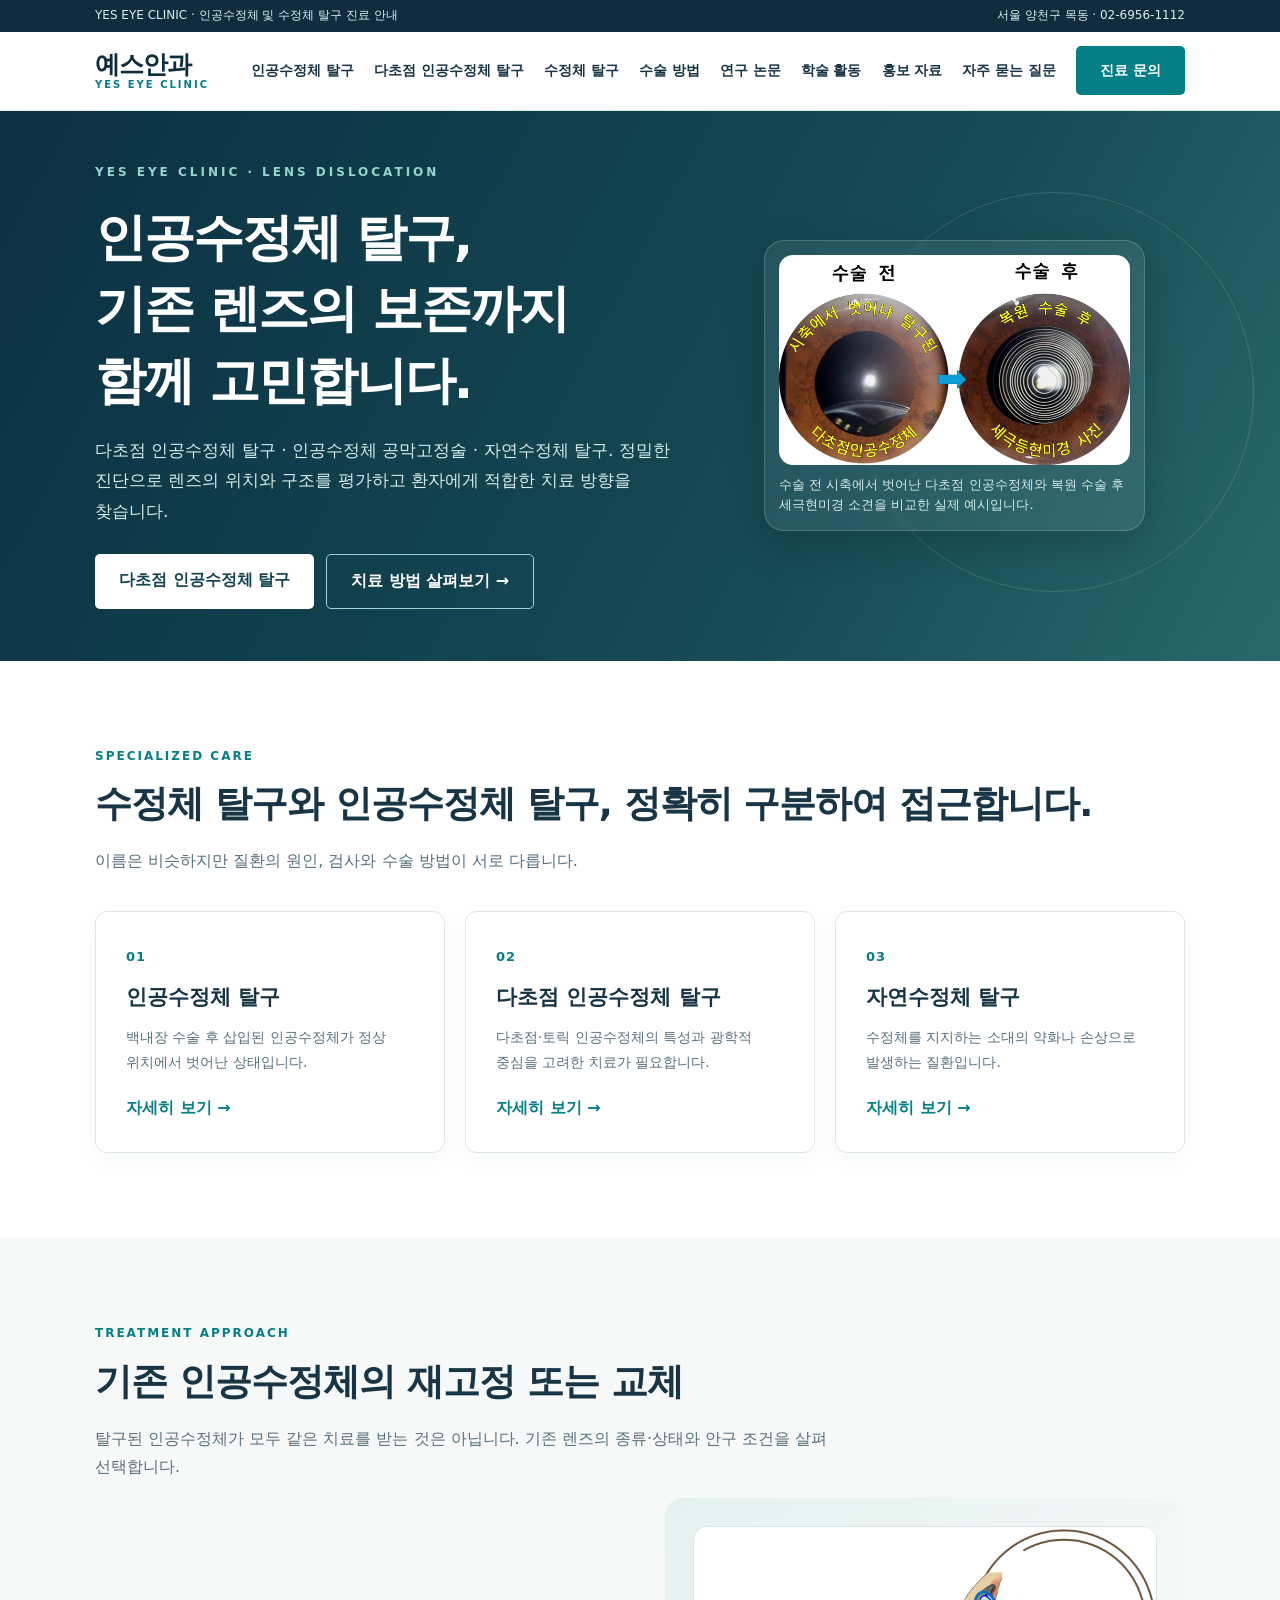
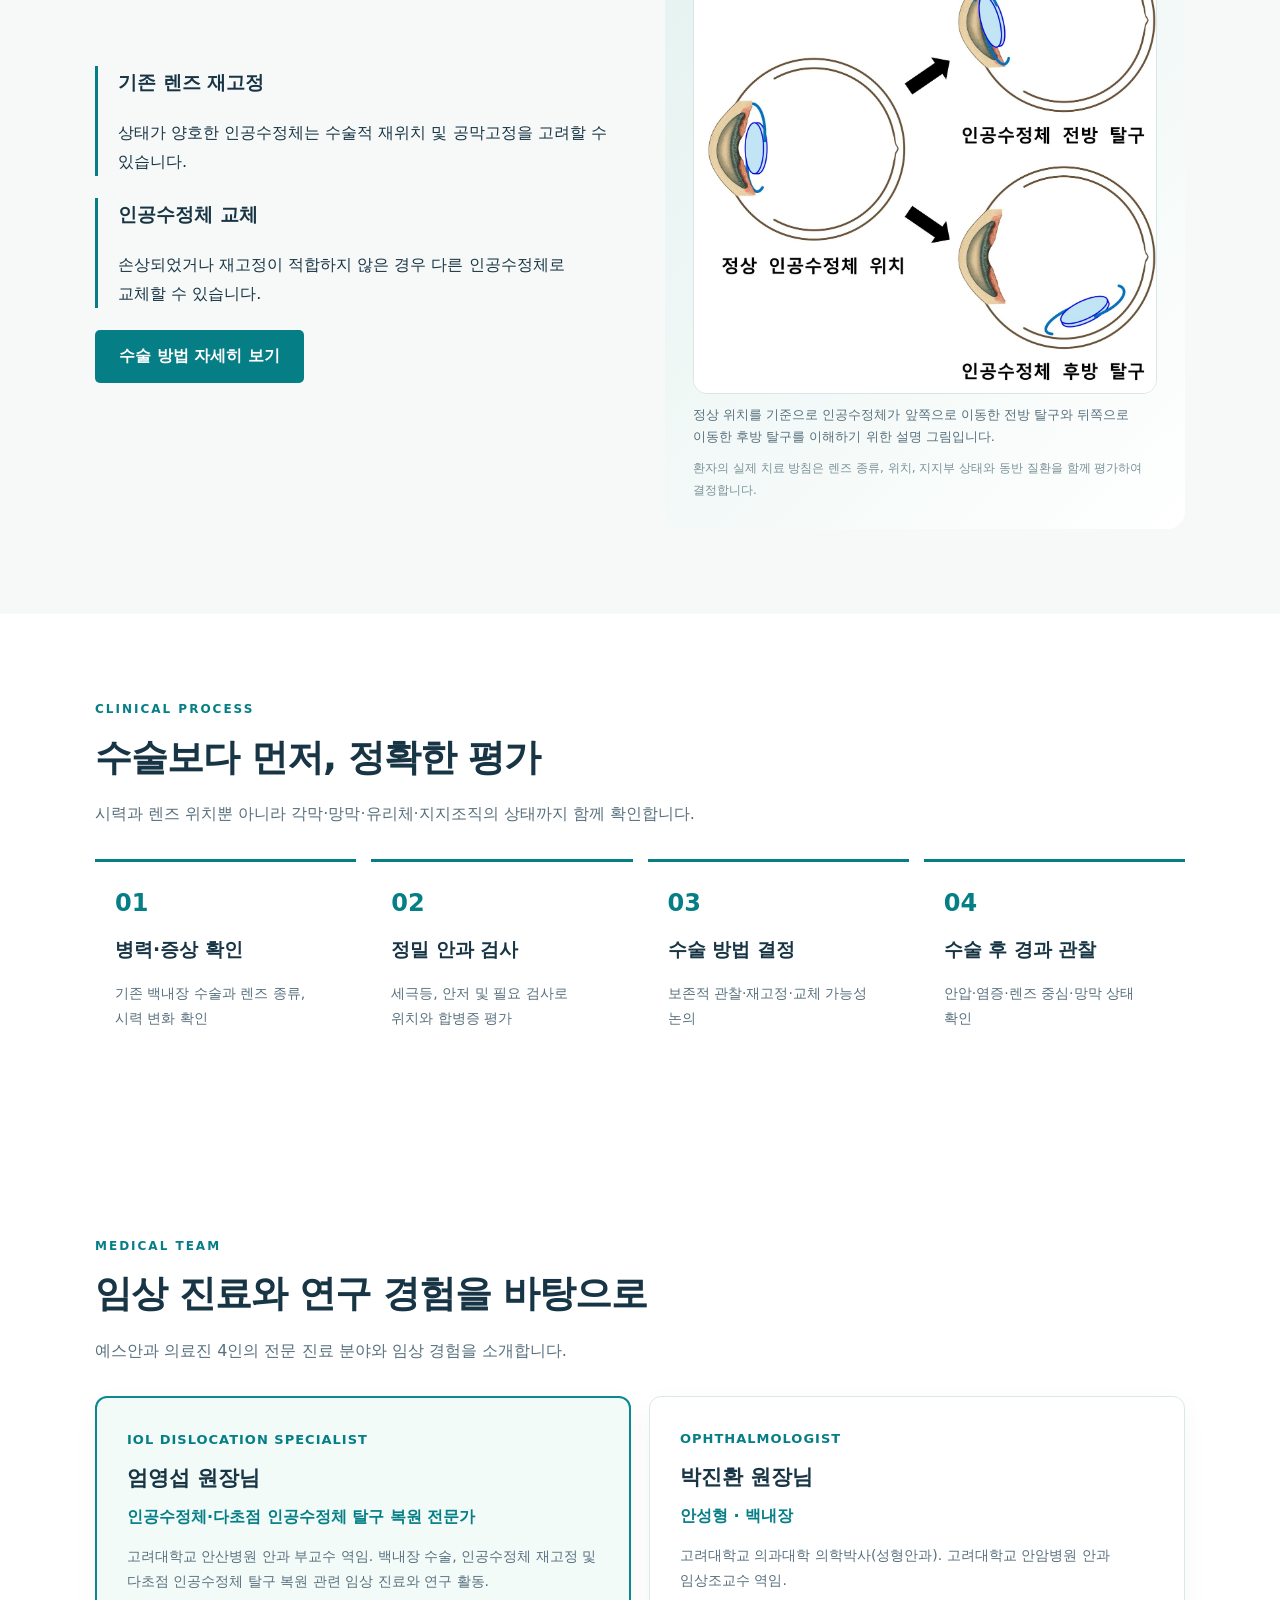
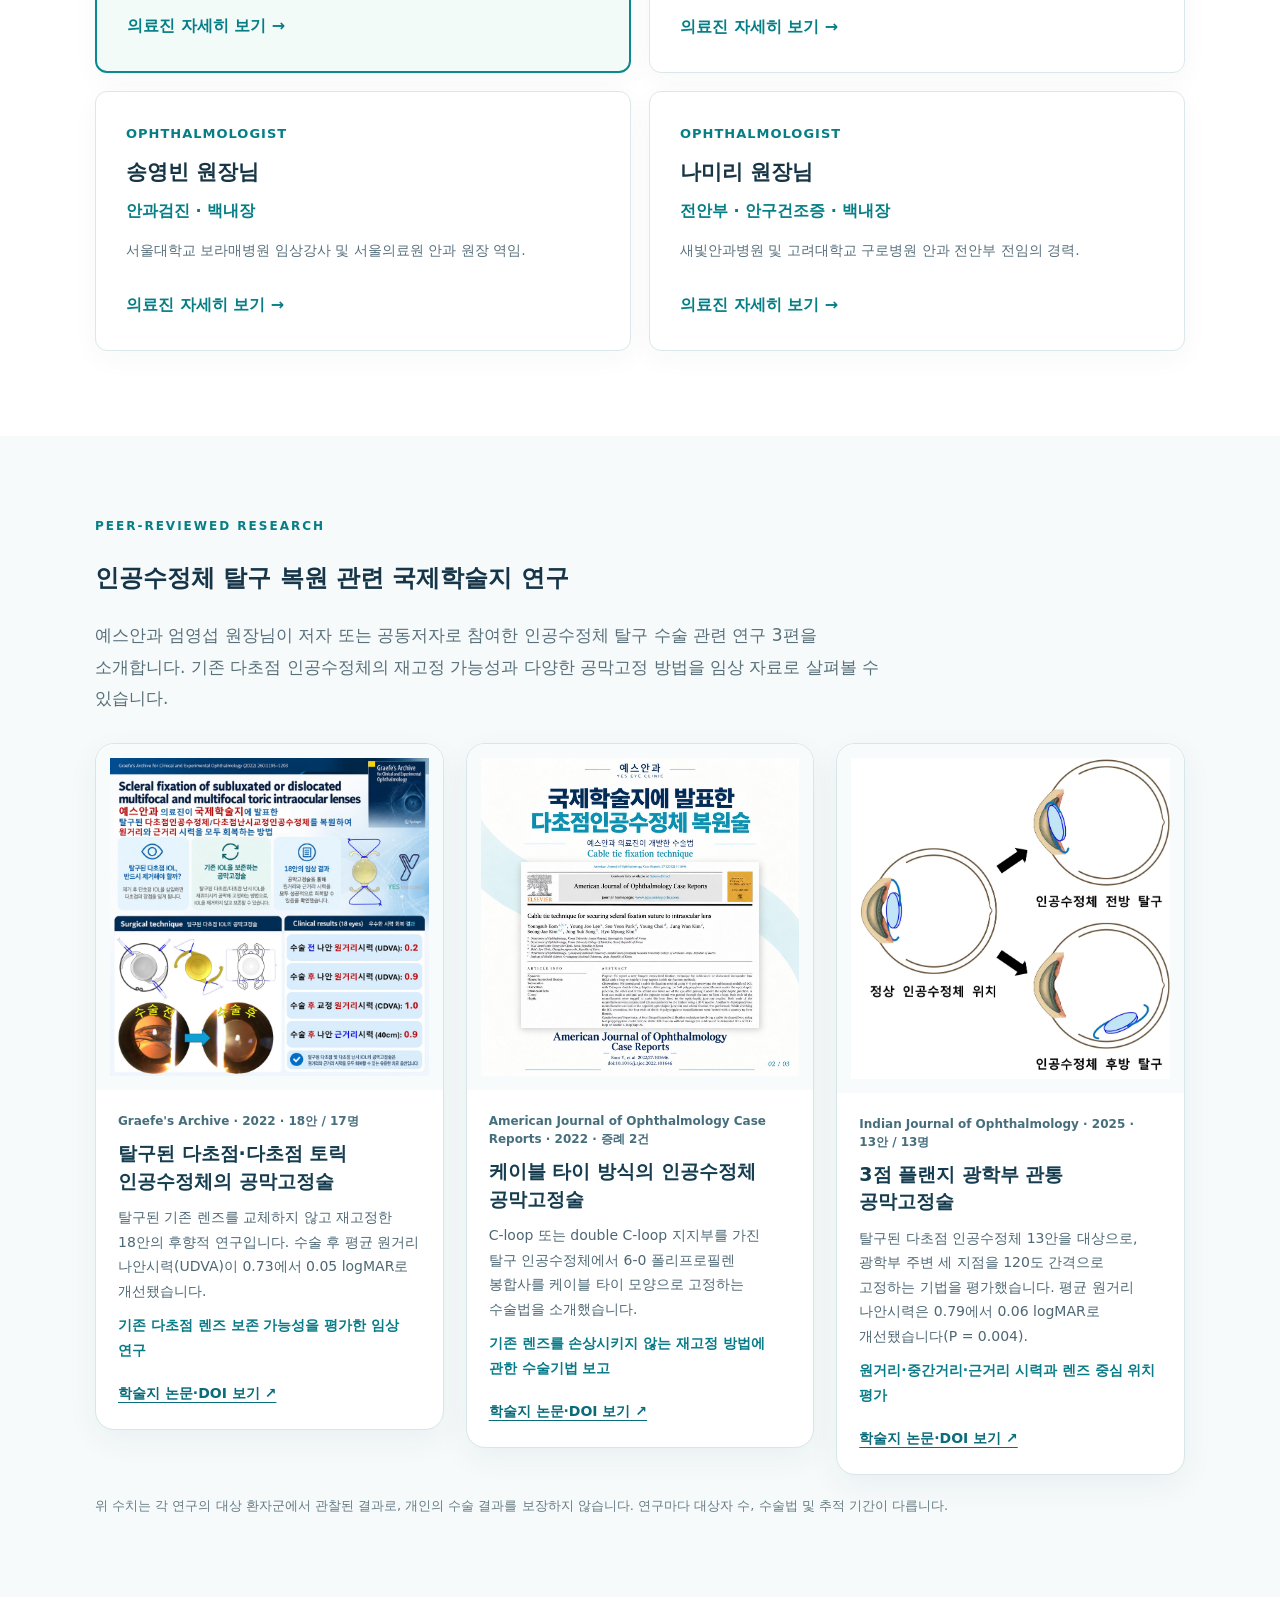
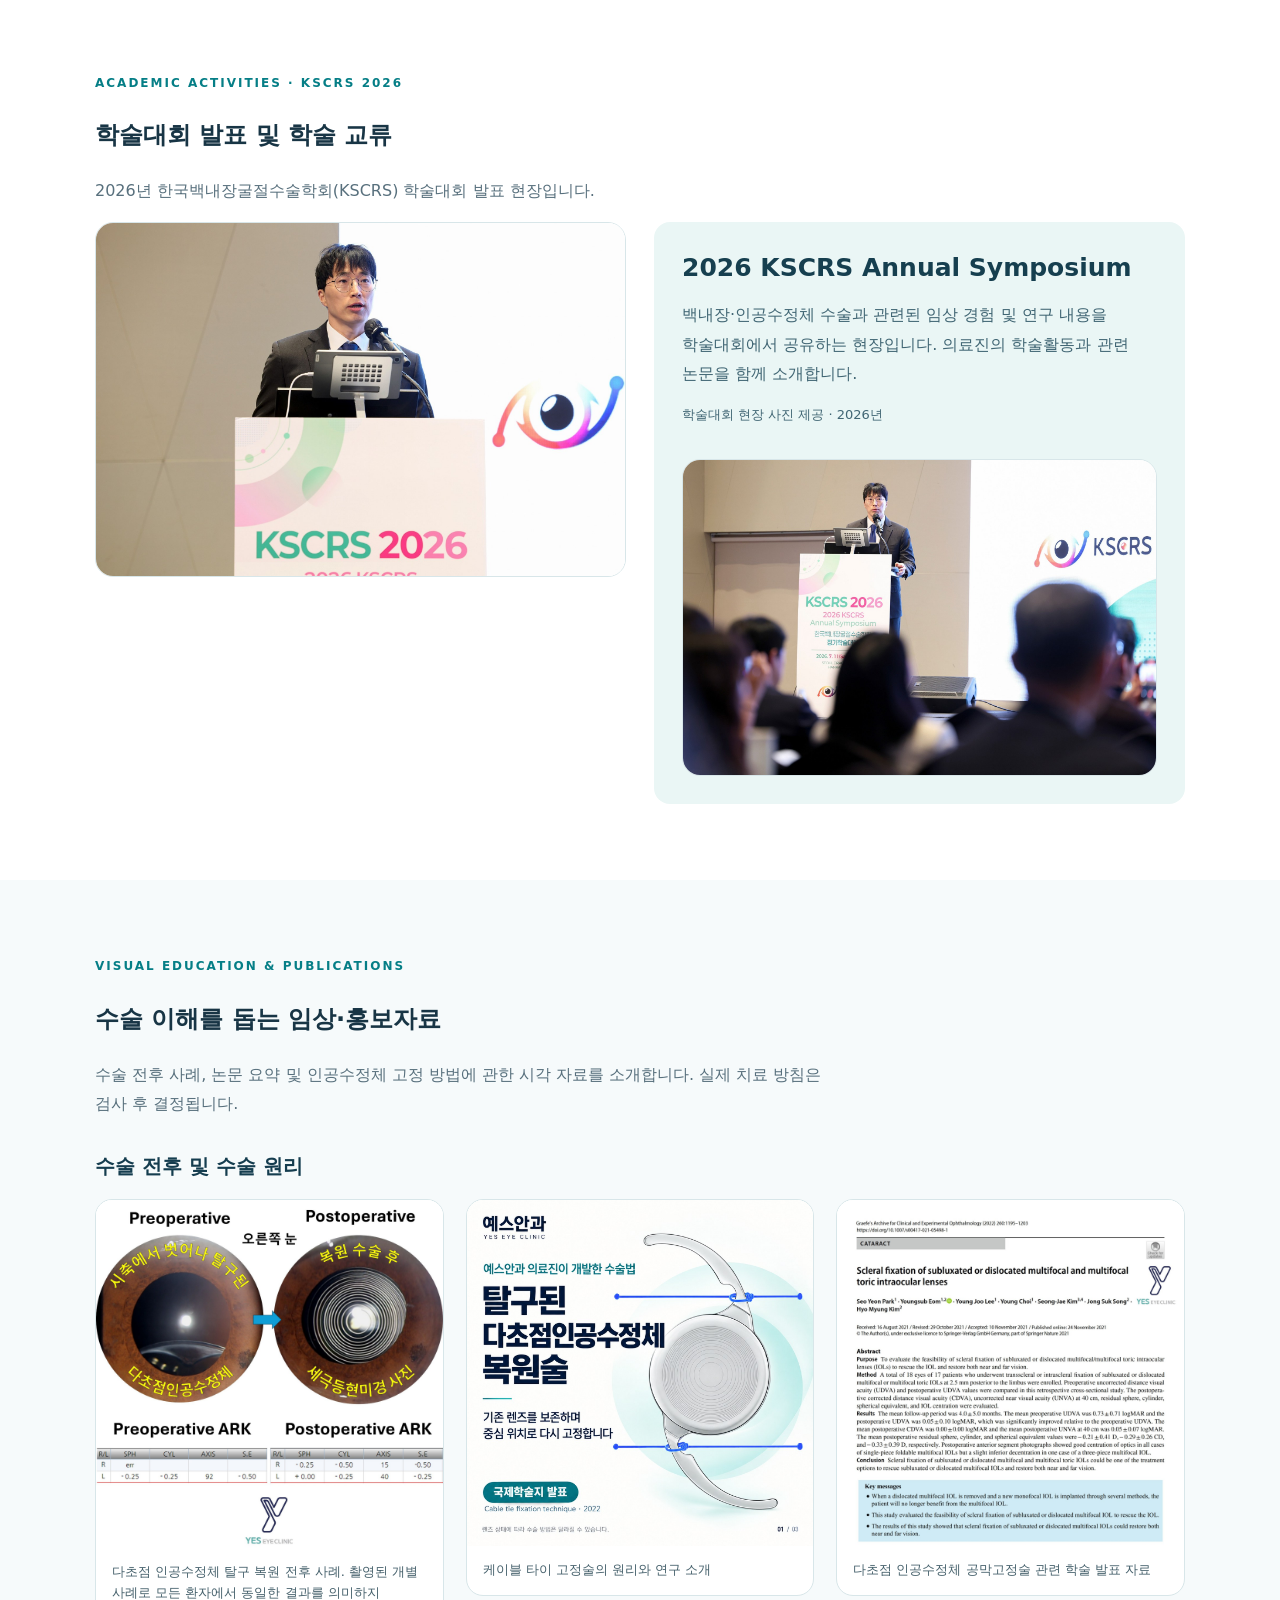
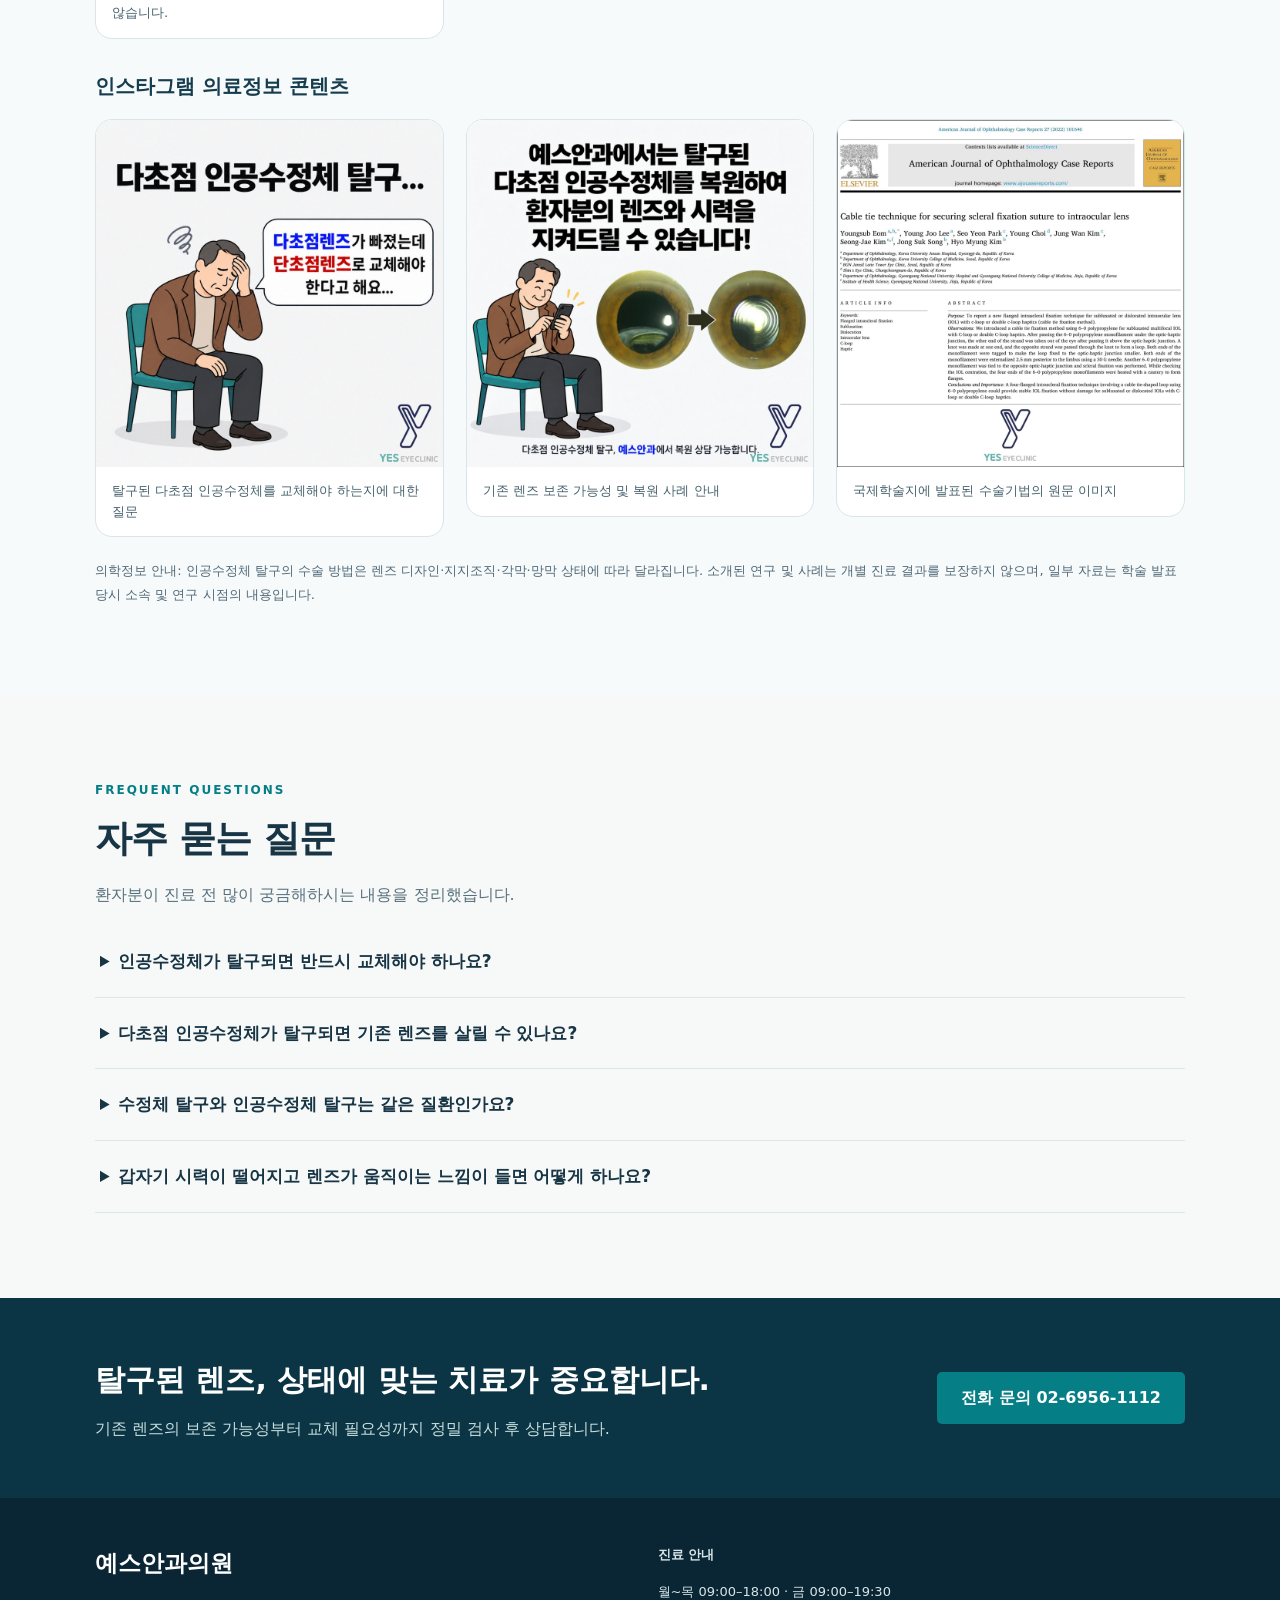
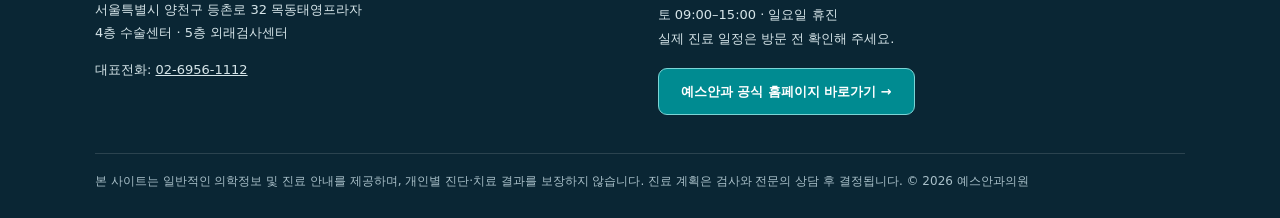
==== commit d0371e75: "Add files via upload" ====
--- a/index.html
+++ b/index.html
@@ -5,9 +5,9 @@
 /* Research and academic activity section – scoped styling */
 .research-area{padding:80px 0;background:#f6fafb;color:#173548}
 .research-area .research-lead{max-width:790px;color:#58707a;font-size:17px;line-height:1.85;margin:12px 0 28px}
-.research-area .paper-grid{display:grid;grid-template-columns:repeat(3,minmax(0,1fr));gap:20px}
-.research-area .paper-card{overflow:hidden;border:1px solid #d8e6e9;background:white;border-radius:19px;box-shadow:0 10px 32px rgba(18,58,71,.055);display:flex;flex-direction:column}
-.research-area .paper-card img{display:block;width:100%;aspect-ratio:16/10;object-fit:cover;object-position:top;background:#ecf3f5}
+.research-area .paper-grid{display:grid;grid-template-columns:repeat(3,minmax(0,1fr));gap:22px;align-items:start}
+.research-area .paper-card{overflow:hidden;border:1px solid #d8e6e9;background:white;border-radius:19px;box-shadow:0 10px 32px rgba(18,58,71,.055);display:flex;flex-direction:column;height:auto}
+.research-area .paper-card img{display:block;width:100%;height:auto;aspect-ratio:auto;object-fit:contain;object-position:center top;background:#f8fbfc;padding:14px}
 .research-area .paper-content{padding:22px;flex:1;display:flex;flex-direction:column;gap:10px}
 .research-area .paper-content h3{margin:0;font-size:19px;line-height:1.45;color:#153d4f}
 .research-area .paper-meta{font-size:12px;color:#476e7c;font-weight:700;line-height:1.5}
@@ -16,16 +16,17 @@
 .research-area .paper-link{margin-top:auto;display:inline-flex;align-items:center;gap:6px;color:#096c7b;font-weight:800;text-decoration:underline;text-underline-offset:4px;font-size:14px;padding-top:9px}
 .research-area .research-notice{margin:20px 0 0;font-size:13px;line-height:1.7;color:#657c84}
 .academic-area{padding:76px 0;background:#fff}
-.academic-area .academic-grid{display:grid;grid-template-columns:1fr 1fr;gap:28px;align-items:stretch}
-.academic-area .academic-photo{width:100%;height:100%;max-height:390px;object-fit:cover;border-radius:16px}
-.academic-area .academic-panel{padding:28px;background:#eaf6f5;border-radius:16px;display:flex;flex-direction:column;justify-content:center;gap:14px}
+.academic-area .academic-grid{display:grid;grid-template-columns:minmax(0,1fr) minmax(0,1fr);gap:28px;align-items:start}
+.academic-area .academic-photo-wrap,.academic-area .secondary-photo-wrap{background:#fff;border:1px solid #d8e6e9;border-radius:18px;overflow:hidden}
+.academic-area .academic-photo,.academic-area .secondary-photo{display:block;width:100%;height:auto;max-height:none;object-fit:contain;object-position:center top;background:#fff}
+.academic-area .academic-panel{padding:28px;background:#eaf6f5;border-radius:16px;display:flex;flex-direction:column;justify-content:flex-start;gap:14px}
 .academic-area .academic-panel h3{font-size:25px;line-height:1.45;margin:0;color:#163f4f}
 .academic-area .academic-panel p{line-height:1.85;color:#416674;margin:0}
-.academic-area .secondary-photo{margin-top:18px;width:100%;max-height:210px;object-fit:cover;border-radius:12px}
+.academic-area .secondary-photo-wrap{margin-top:18px}
 .gallery-area{padding:76px 0;background:#f6fafb}
-.gallery-area .gallery-grid{display:grid;grid-template-columns:repeat(3,minmax(0,1fr));gap:19px}
-.gallery-area figure{margin:0;background:#fff;border:1px solid #d8e6e9;border-radius:17px;overflow:hidden}
-.gallery-area figure img{display:block;width:100%;aspect-ratio:4/4;object-fit:contain;background:#fff}
+.gallery-area .gallery-grid{display:grid;grid-template-columns:repeat(3,minmax(0,1fr));gap:22px;align-items:start}
+.gallery-area figure{margin:0;background:#fff;border:1px solid #d8e6e9;border-radius:17px;overflow:hidden;display:flex;flex-direction:column;align-self:start}
+.gallery-area figure img{display:block;width:100%;height:auto;aspect-ratio:auto;object-fit:contain;background:#fff}
 .gallery-area figcaption{padding:14px 16px;color:#46616c;line-height:1.6;font-size:13px}
 .gallery-area .gallery-heading{margin:29px 0 15px;font-size:20px;color:#153d4f}
 .gallery-area .research-disclaimer{font-size:13px;line-height:1.8;color:#526977;margin-top:22px}
@@ -77,11 +78,11 @@
 <h2 id="academic-title">학술대회 발표 및 학술 교류</h2>
 <p class="intro">2026년 한국백내장굴절수술학회(KSCRS) 학술대회 발표 현장입니다.</p>
 <div class="academic-grid">
-<div><img alt="2026 KSCRS Annual Symposium 학술대회 연단에서 발표하는 예스안과 의료진" class="academic-photo" height="900" loading="lazy" src="assets/kscrs-speaker-2026.jpg" width="1300"/></div>
+<div class="academic-photo-wrap"><img alt="2026 KSCRS Annual Symposium 학술대회 연단에서 발표하는 예스안과 의료진" class="academic-photo" height="900" loading="lazy" src="assets/kscrs-speaker-2026.jpg" width="1300"/></div>
 <div class="academic-panel"><h3>2026 KSCRS Annual Symposium</h3>
 <p>백내장·인공수정체 수술과 관련된 임상 경험 및 연구 내용을 학술대회에서 공유하는 현장입니다. 의료진의 학술활동과 관련 논문을 함께 소개합니다.</p>
 <p style="font-size:13px">학술대회 현장 사진 제공 · 2026년</p>
-<img alt="2026 KSCRS 학술대회 발표장과 청중을 촬영한 사진" class="secondary-photo" height="500" loading="lazy" src="assets/kscrs-audience-2026.jpg" width="1200"/>
+<div class="secondary-photo-wrap"><img alt="2026 KSCRS 학술대회 발표장과 청중을 촬영한 사진" class="secondary-photo" height="500" loading="lazy" src="assets/kscrs-audience-2026.jpg" width="1200"/></div>
 </div>
 </div>
 </div>
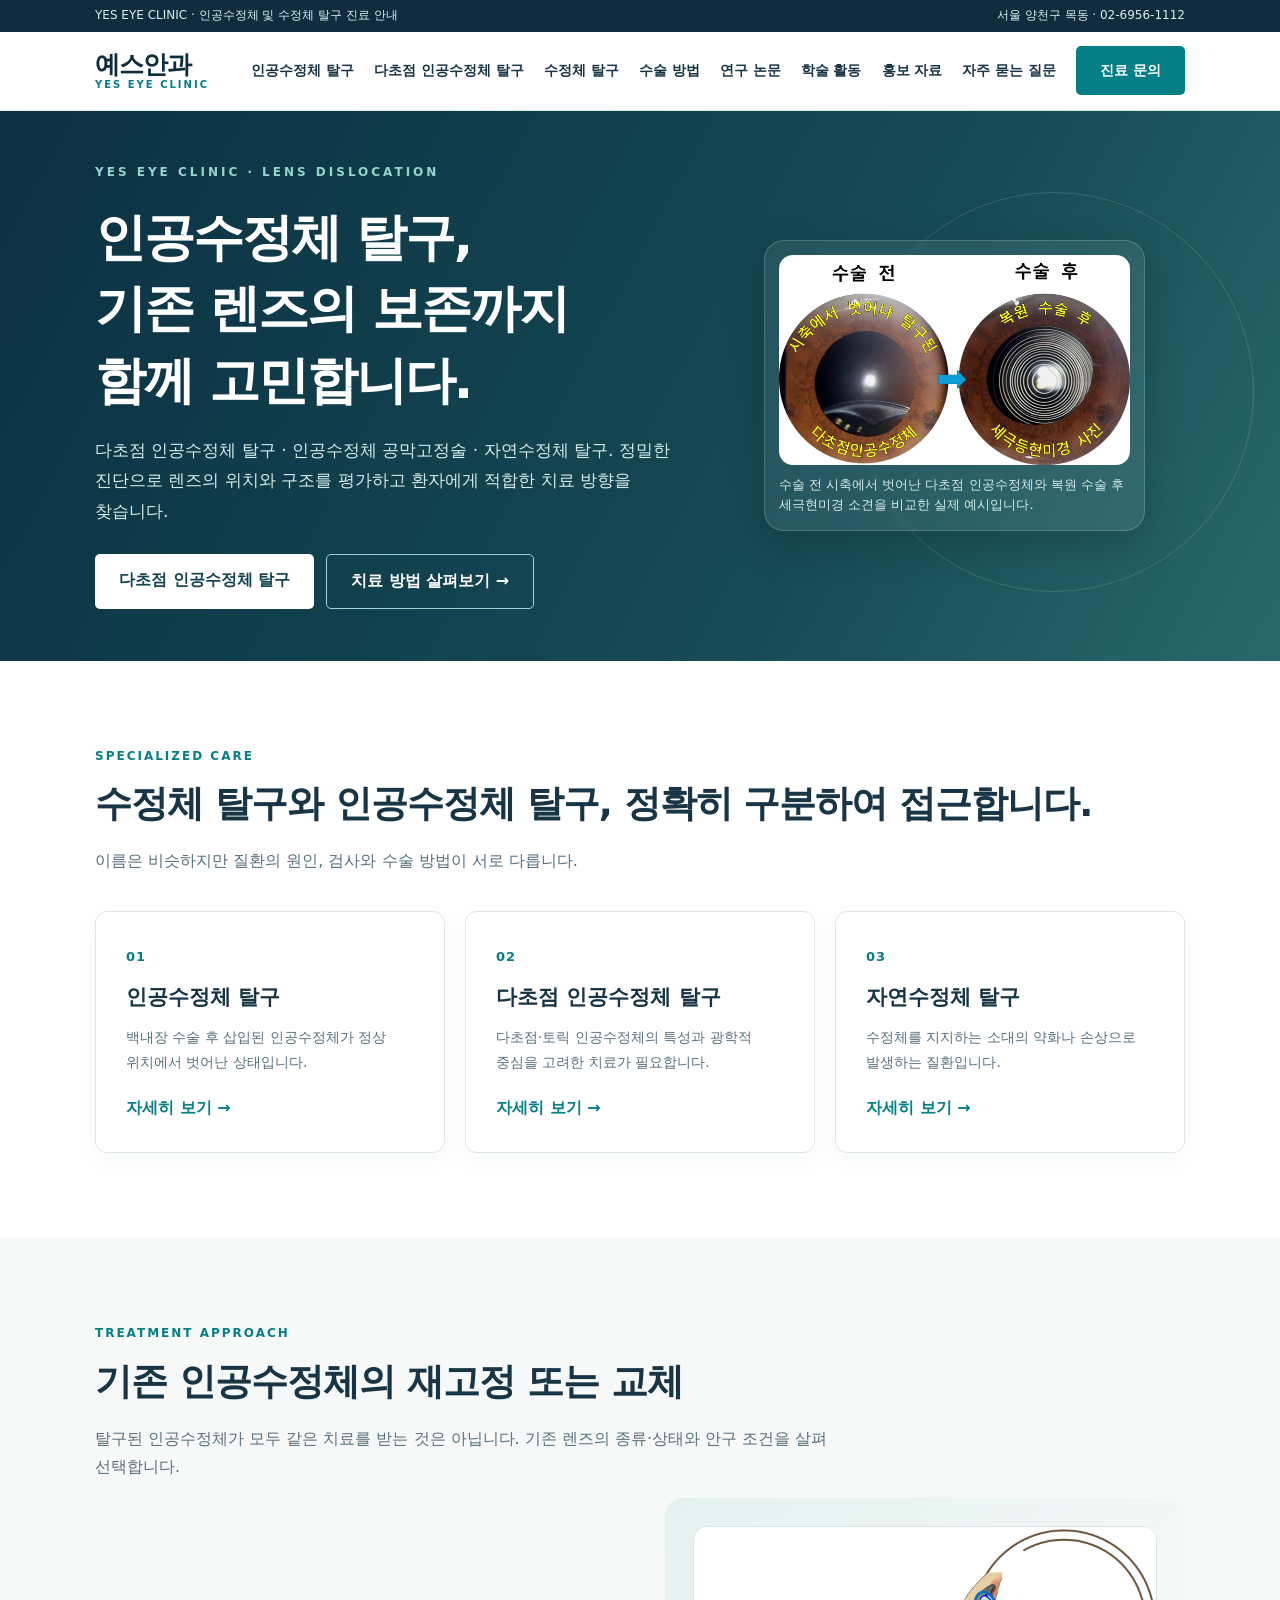
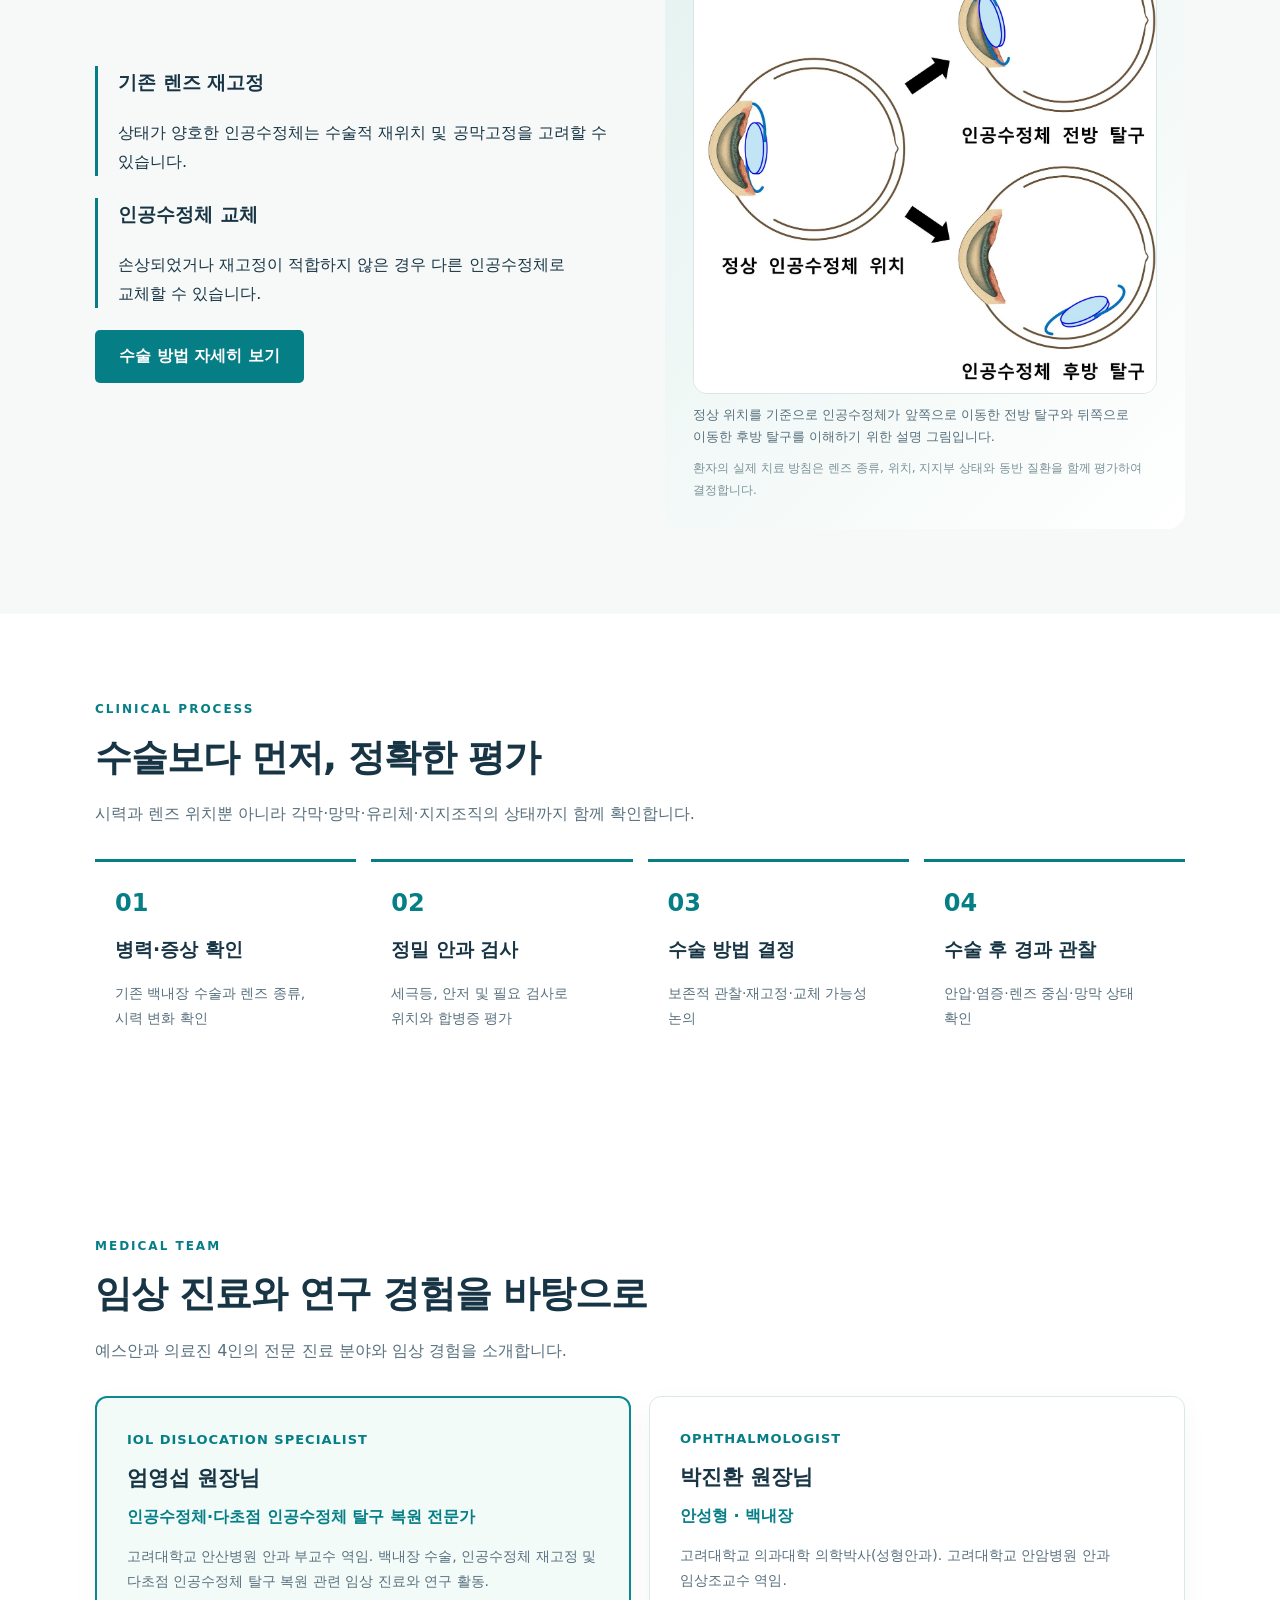
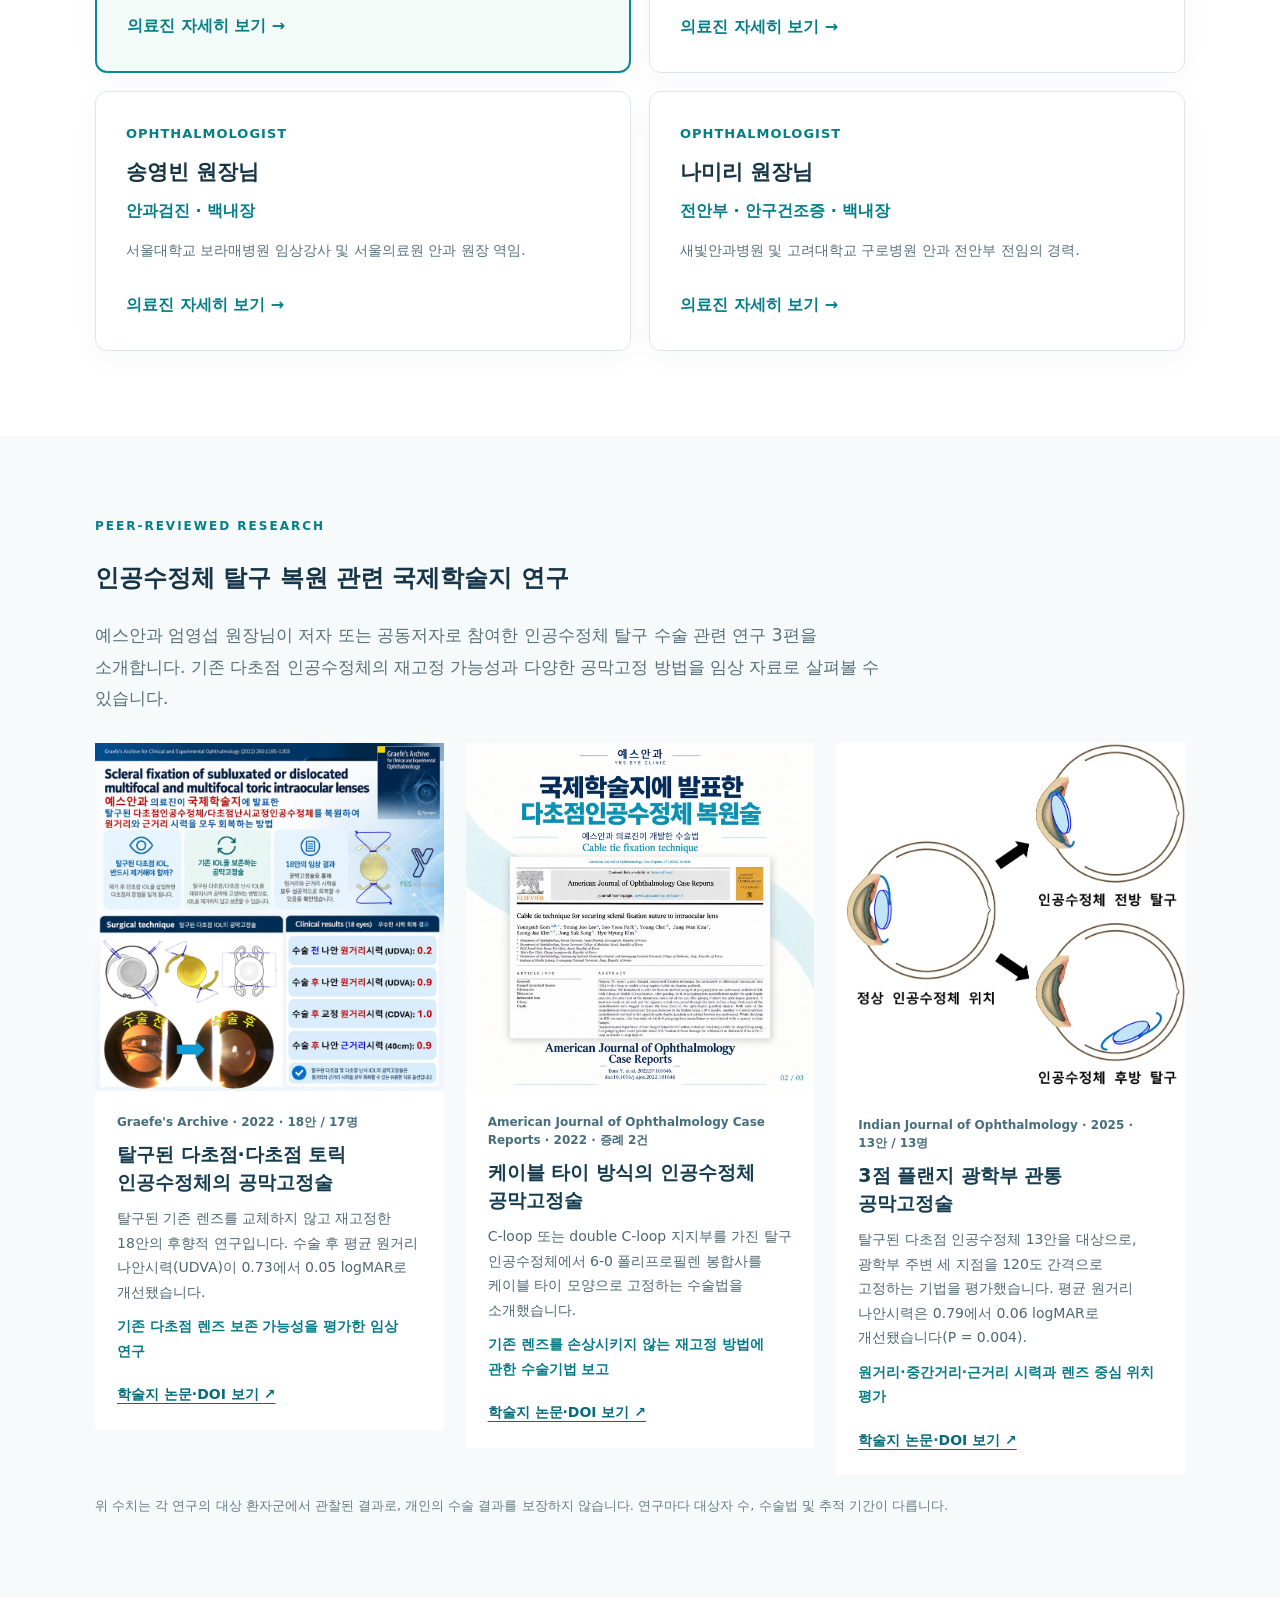
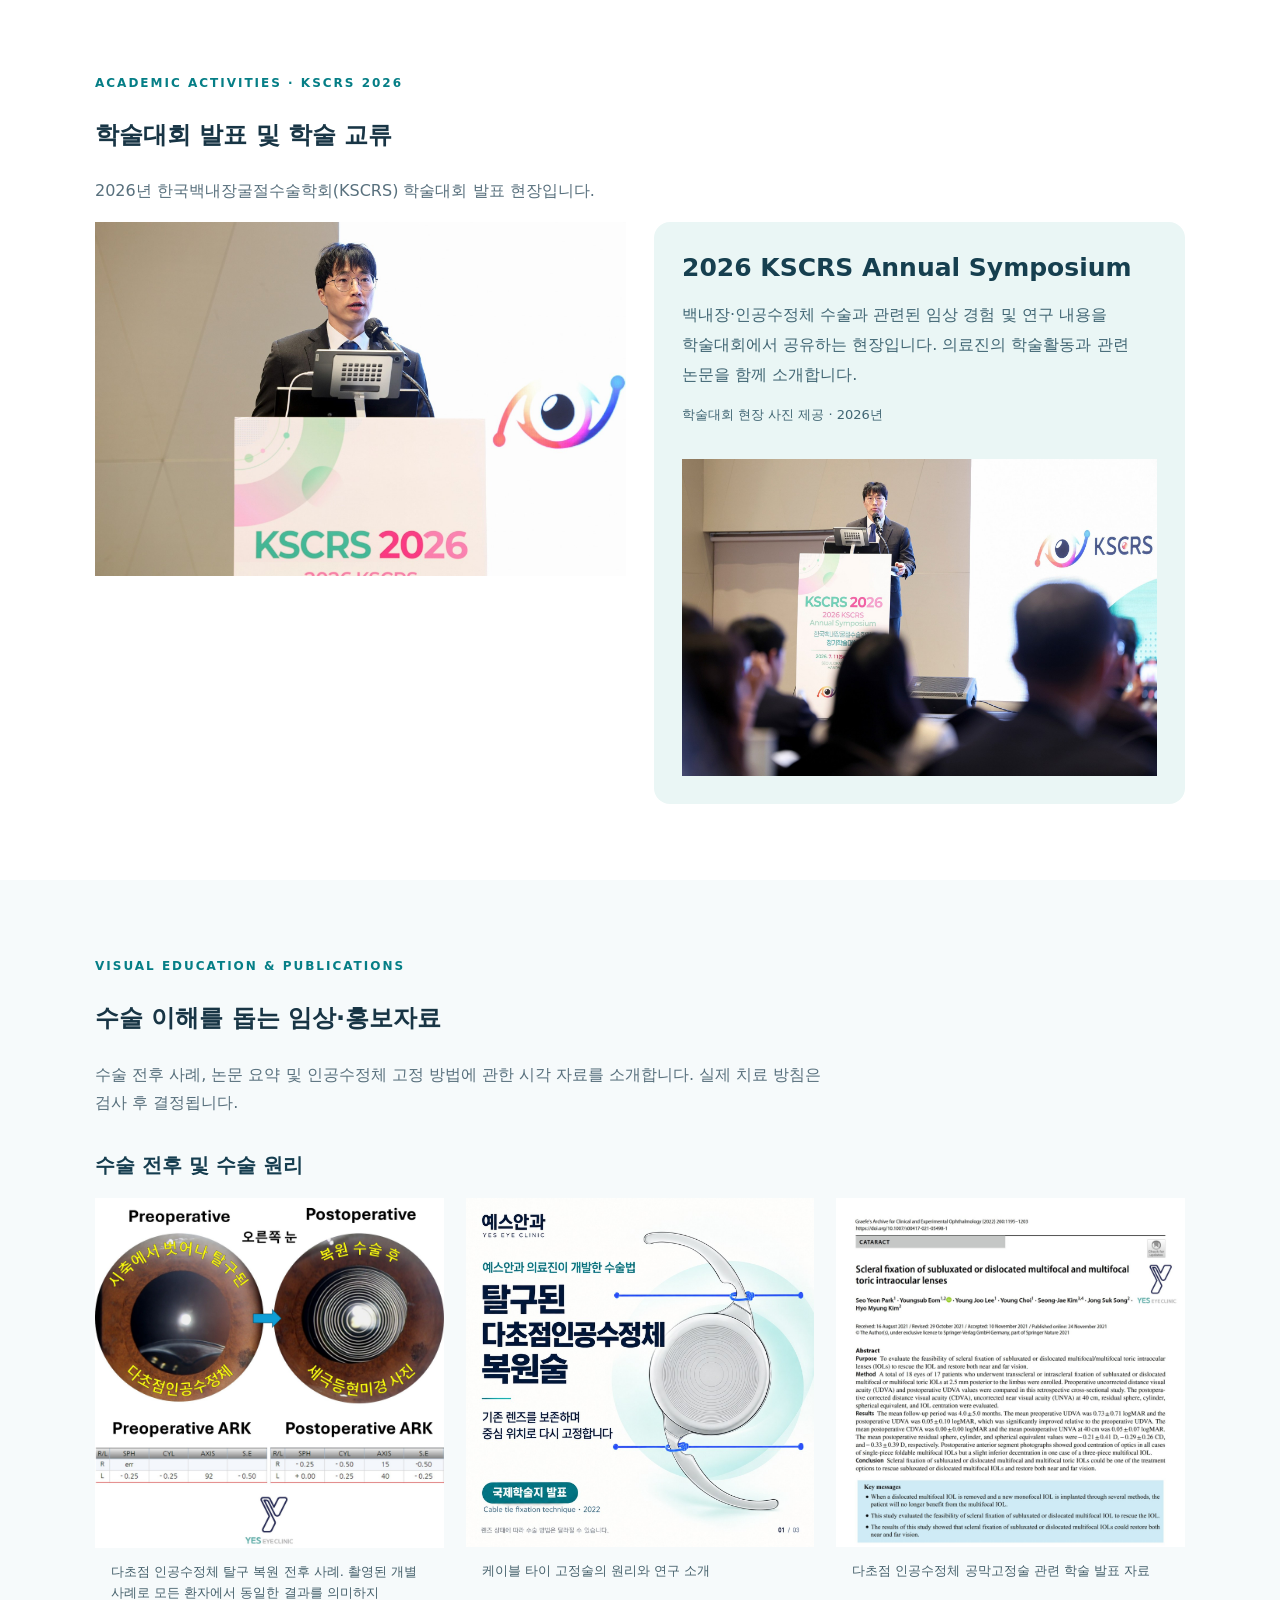
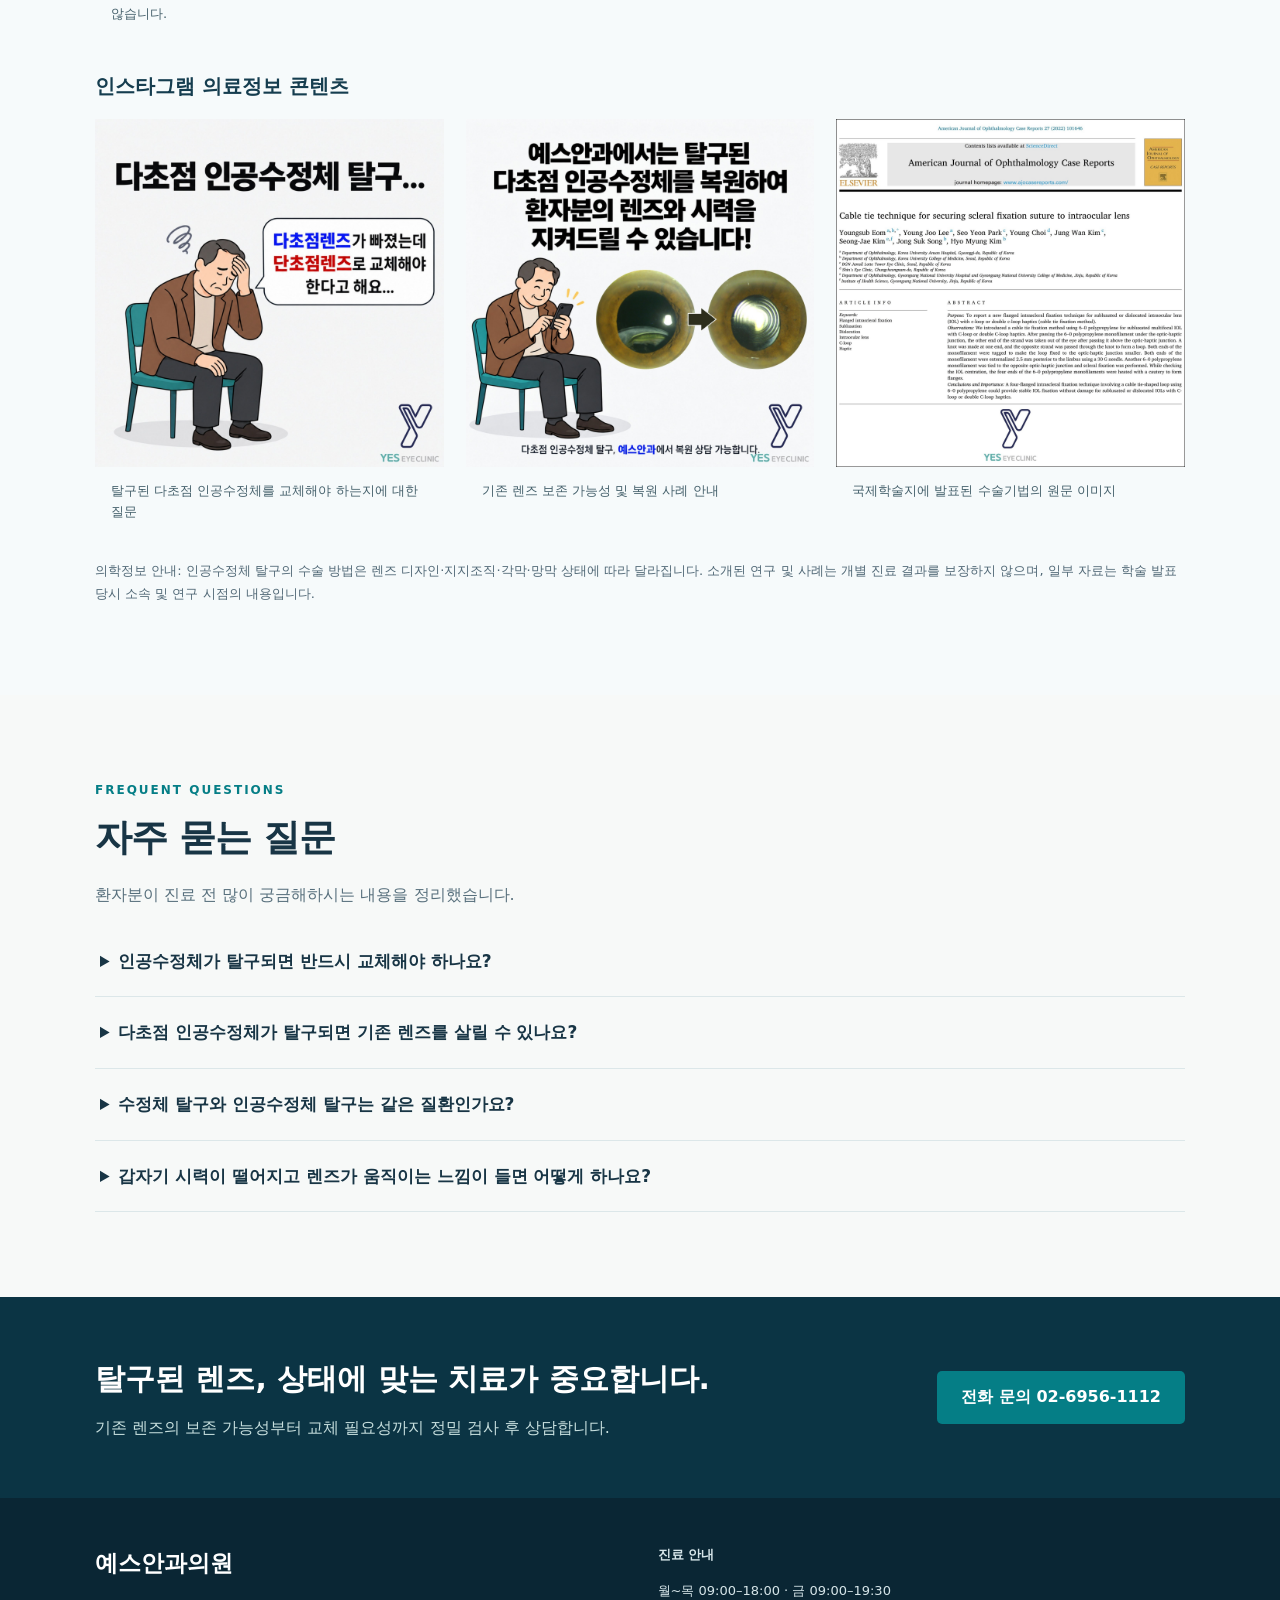
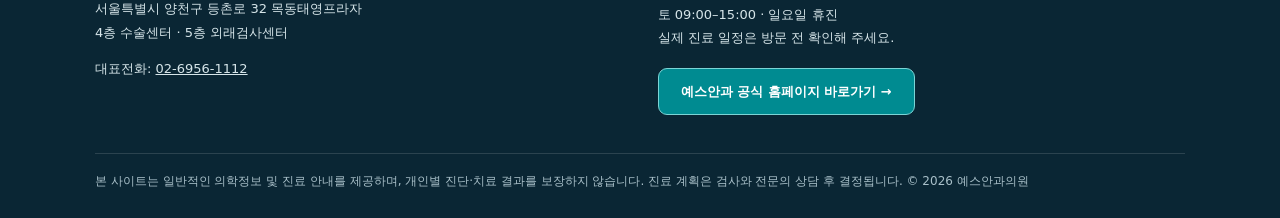
==== commit 5d72a9b9: "Add files via upload" ====
--- a/index.html
+++ b/index.html
@@ -6,8 +6,8 @@
 .research-area{padding:80px 0;background:#f6fafb;color:#173548}
 .research-area .research-lead{max-width:790px;color:#58707a;font-size:17px;line-height:1.85;margin:12px 0 28px}
 .research-area .paper-grid{display:grid;grid-template-columns:repeat(3,minmax(0,1fr));gap:22px;align-items:start}
-.research-area .paper-card{overflow:hidden;border:1px solid #d8e6e9;background:white;border-radius:19px;box-shadow:0 10px 32px rgba(18,58,71,.055);display:flex;flex-direction:column;height:auto}
-.research-area .paper-card img{display:block;width:100%;height:auto;aspect-ratio:auto;object-fit:contain;object-position:center top;background:#f8fbfc;padding:14px}
+.research-area .paper-card{overflow:hidden;border:0;background:white;border-radius:0;box-shadow:none;display:flex;flex-direction:column;height:auto}
+.research-area .paper-card img{display:block;width:100%;height:auto;max-width:100%;aspect-ratio:auto;object-fit:contain;object-position:center;background:transparent;padding:0;border:0;border-radius:0;box-shadow:none}
 .research-area .paper-content{padding:22px;flex:1;display:flex;flex-direction:column;gap:10px}
 .research-area .paper-content h3{margin:0;font-size:19px;line-height:1.45;color:#153d4f}
 .research-area .paper-meta{font-size:12px;color:#476e7c;font-weight:700;line-height:1.5}
@@ -17,16 +17,16 @@
 .research-area .research-notice{margin:20px 0 0;font-size:13px;line-height:1.7;color:#657c84}
 .academic-area{padding:76px 0;background:#fff}
 .academic-area .academic-grid{display:grid;grid-template-columns:minmax(0,1fr) minmax(0,1fr);gap:28px;align-items:start}
-.academic-area .academic-photo-wrap,.academic-area .secondary-photo-wrap{background:#fff;border:1px solid #d8e6e9;border-radius:18px;overflow:hidden}
-.academic-area .academic-photo,.academic-area .secondary-photo{display:block;width:100%;height:auto;max-height:none;object-fit:contain;object-position:center top;background:#fff}
+.academic-area .academic-photo-wrap,.academic-area .secondary-photo-wrap{background:transparent;border:0;border-radius:0;overflow:visible;padding:0;box-shadow:none}
+.academic-area .academic-photo,.academic-area .secondary-photo{display:block;width:100%;height:auto;max-width:100%;max-height:none;object-fit:contain;object-position:center;background:transparent;border:0;border-radius:0;box-shadow:none}
 .academic-area .academic-panel{padding:28px;background:#eaf6f5;border-radius:16px;display:flex;flex-direction:column;justify-content:flex-start;gap:14px}
 .academic-area .academic-panel h3{font-size:25px;line-height:1.45;margin:0;color:#163f4f}
 .academic-area .academic-panel p{line-height:1.85;color:#416674;margin:0}
 .academic-area .secondary-photo-wrap{margin-top:18px}
 .gallery-area{padding:76px 0;background:#f6fafb}
 .gallery-area .gallery-grid{display:grid;grid-template-columns:repeat(3,minmax(0,1fr));gap:22px;align-items:start}
-.gallery-area figure{margin:0;background:#fff;border:1px solid #d8e6e9;border-radius:17px;overflow:hidden;display:flex;flex-direction:column;align-self:start}
-.gallery-area figure img{display:block;width:100%;height:auto;aspect-ratio:auto;object-fit:contain;background:#fff}
+.gallery-area figure{margin:0;background:transparent;border:0;border-radius:0;overflow:visible;display:flex;flex-direction:column;align-self:start;box-shadow:none}
+.gallery-area figure img{display:block;width:100%;height:auto;max-width:100%;aspect-ratio:auto;object-fit:contain;object-position:center;background:transparent;padding:0;border:0;border-radius:0;box-shadow:none}
 .gallery-area figcaption{padding:14px 16px;color:#46616c;line-height:1.6;font-size:13px}
 .gallery-area .gallery-heading{margin:29px 0 15px;font-size:20px;color:#153d4f}
 .gallery-area .research-disclaimer{font-size:13px;line-height:1.8;color:#526977;margin-top:22px}
